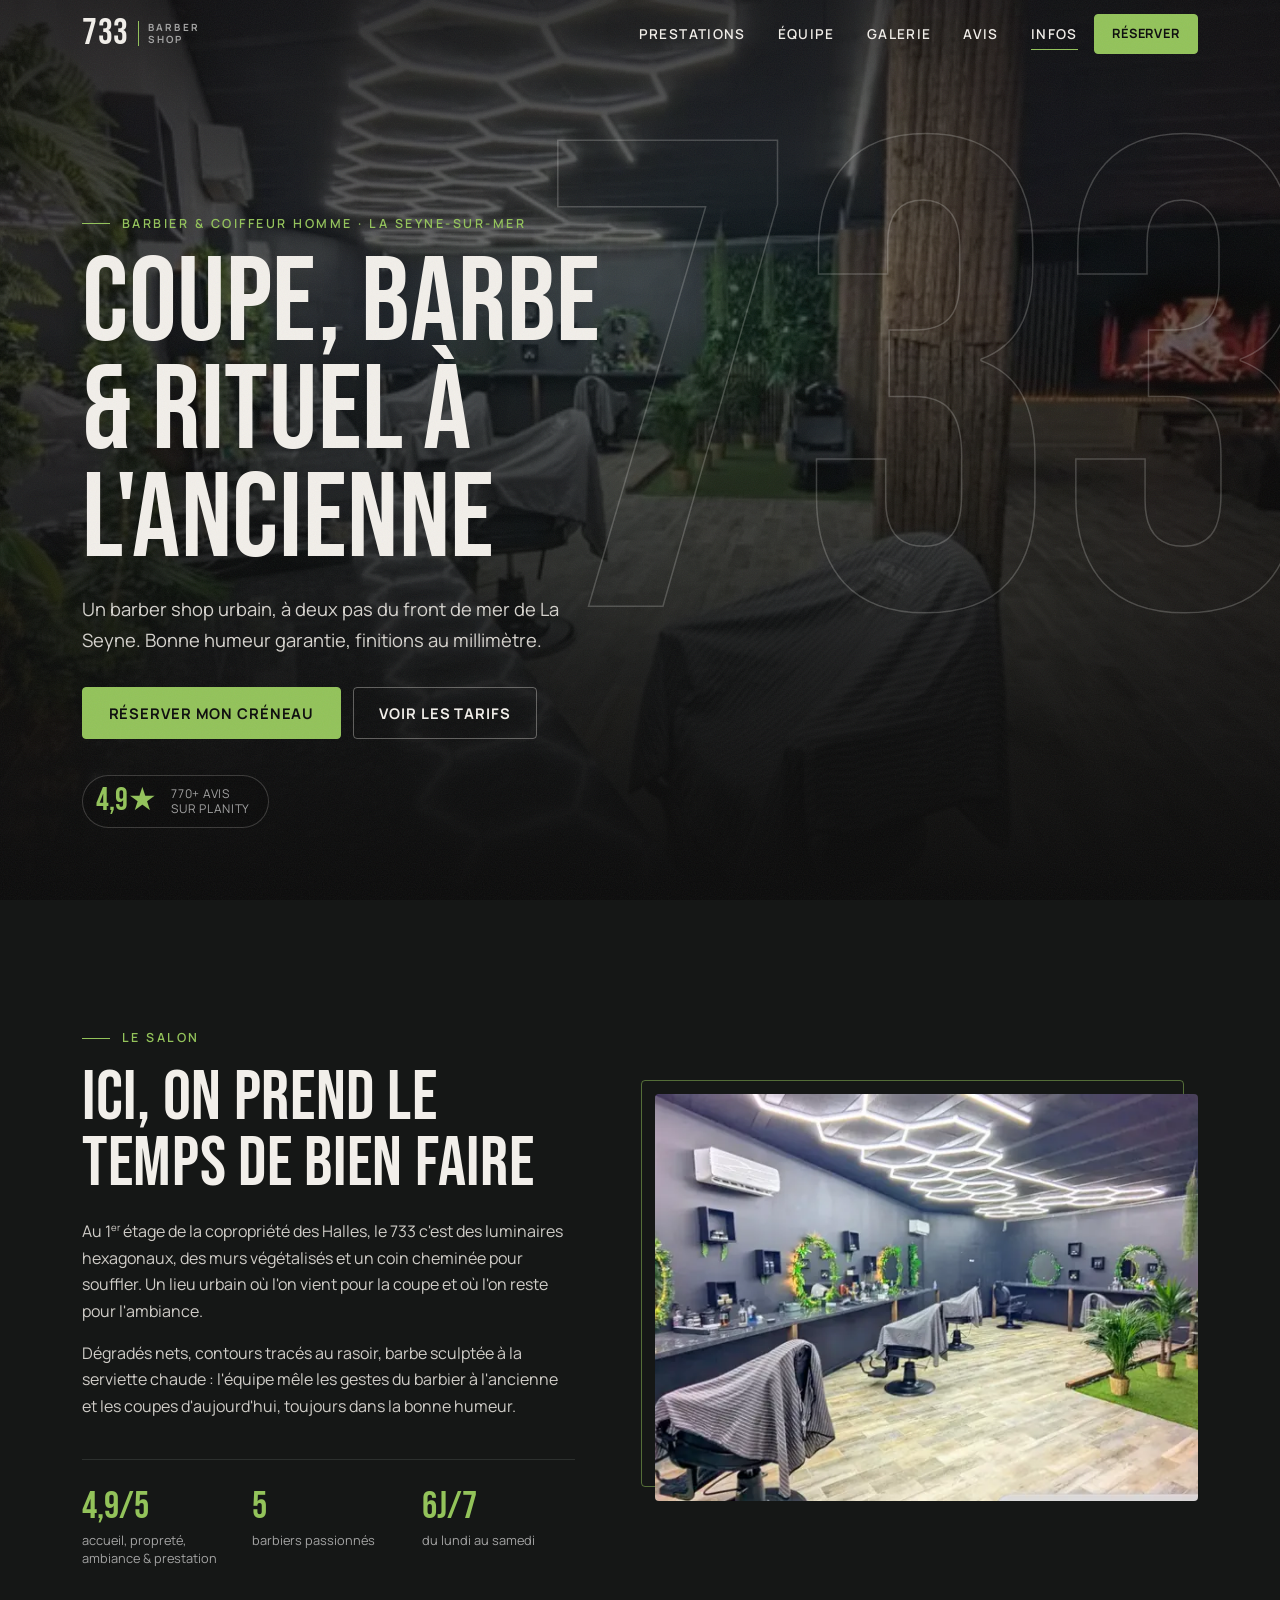
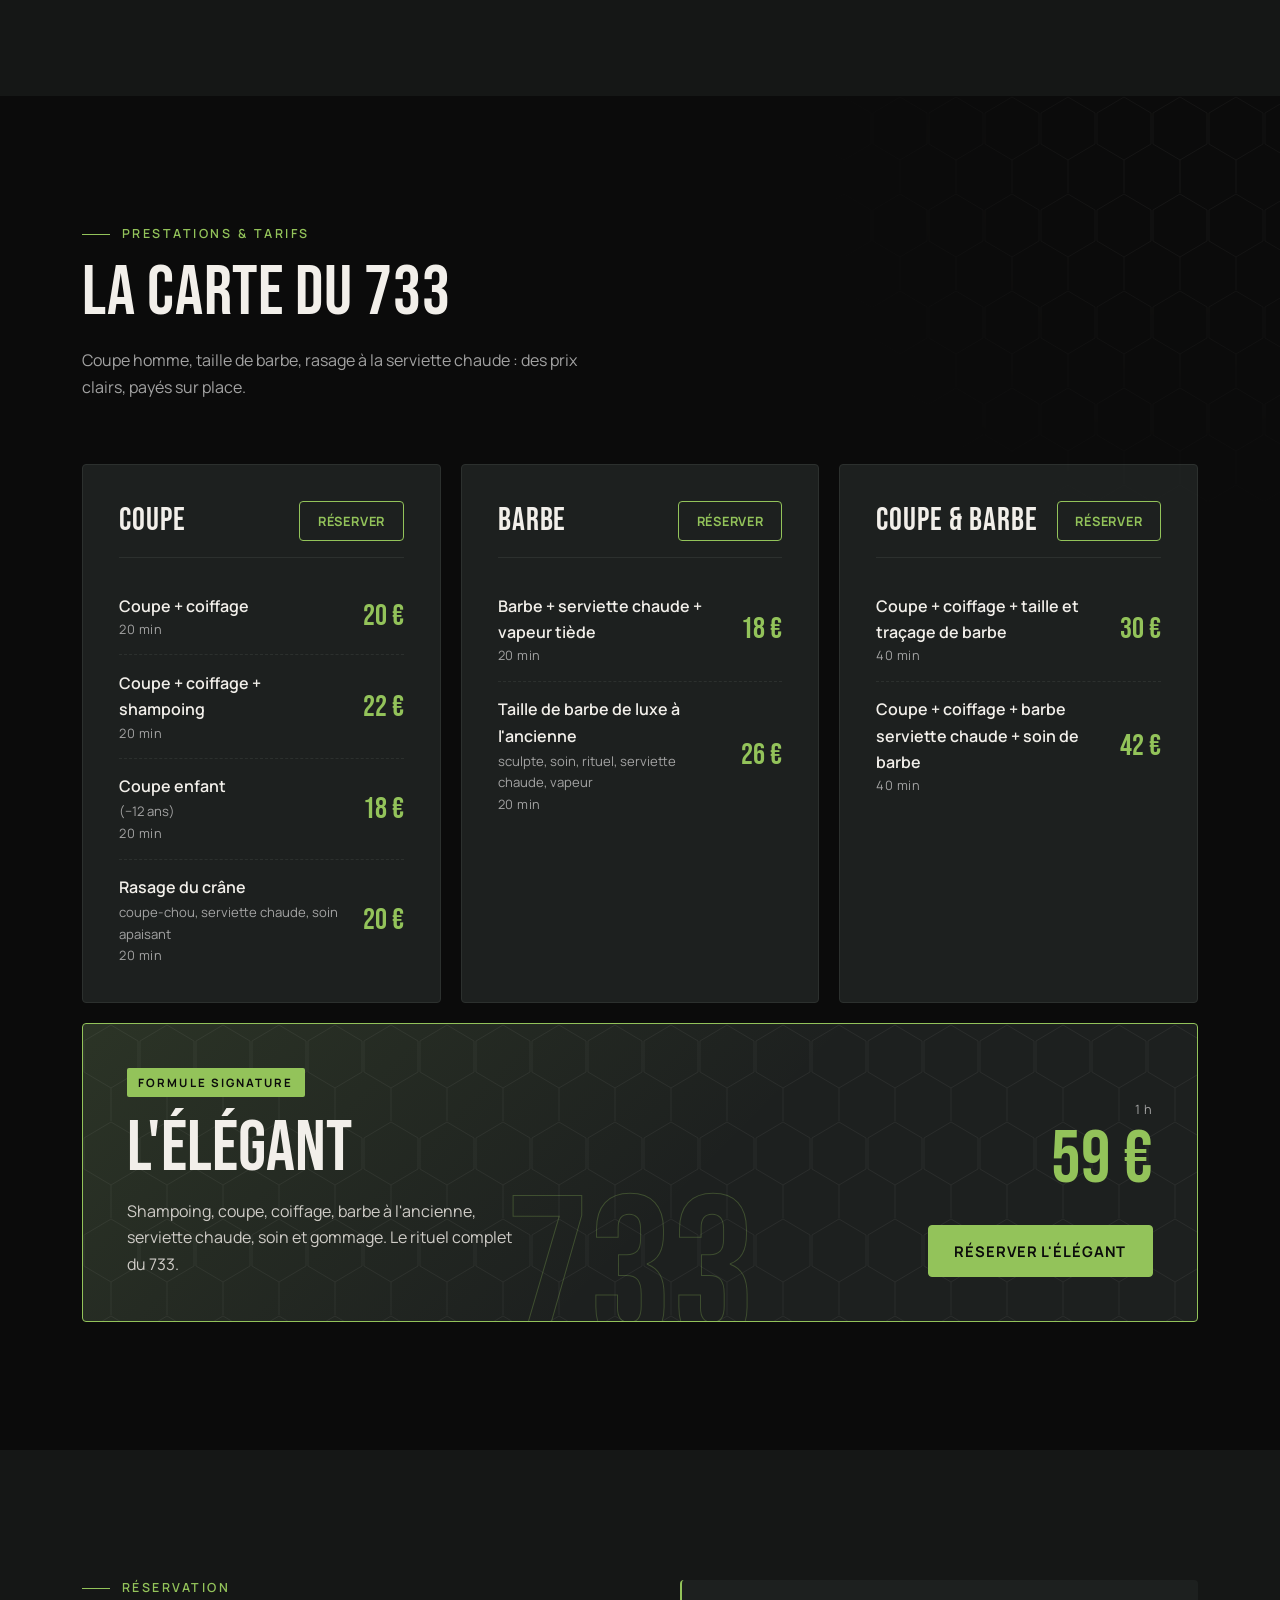
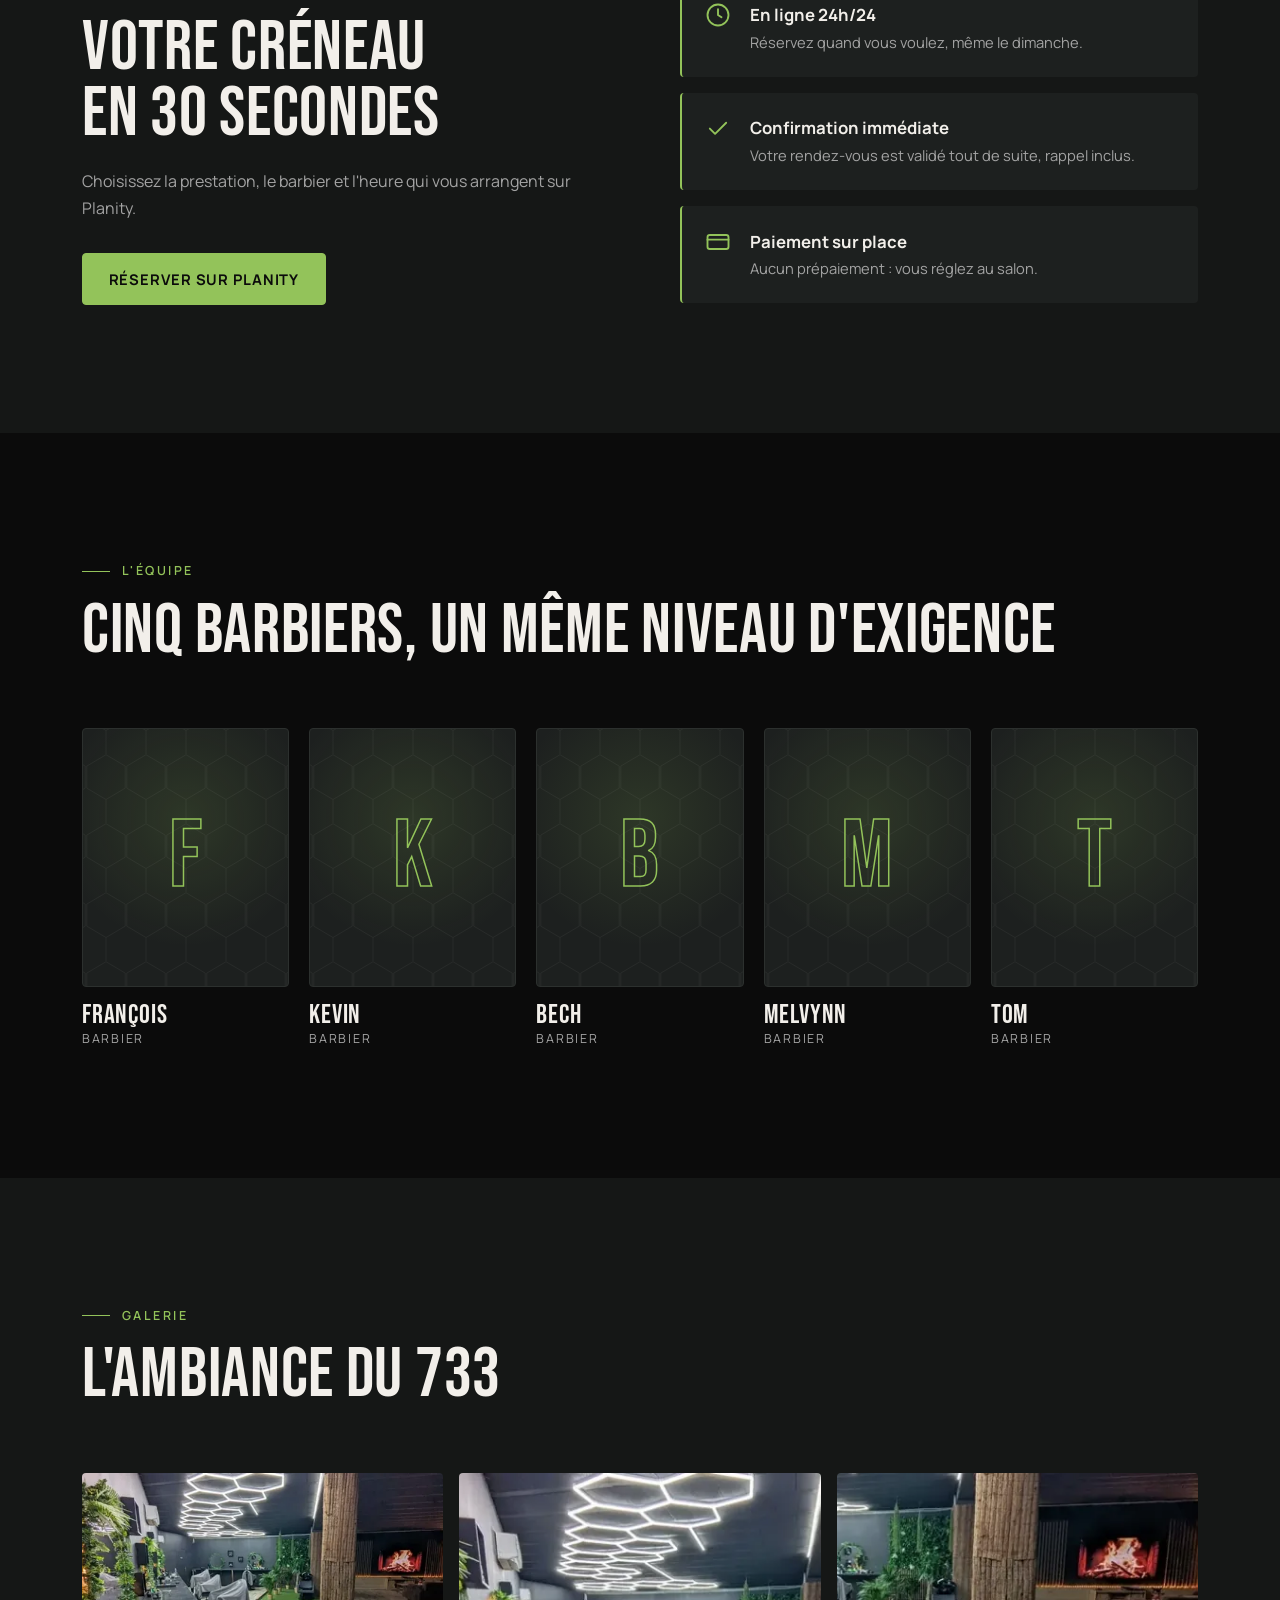
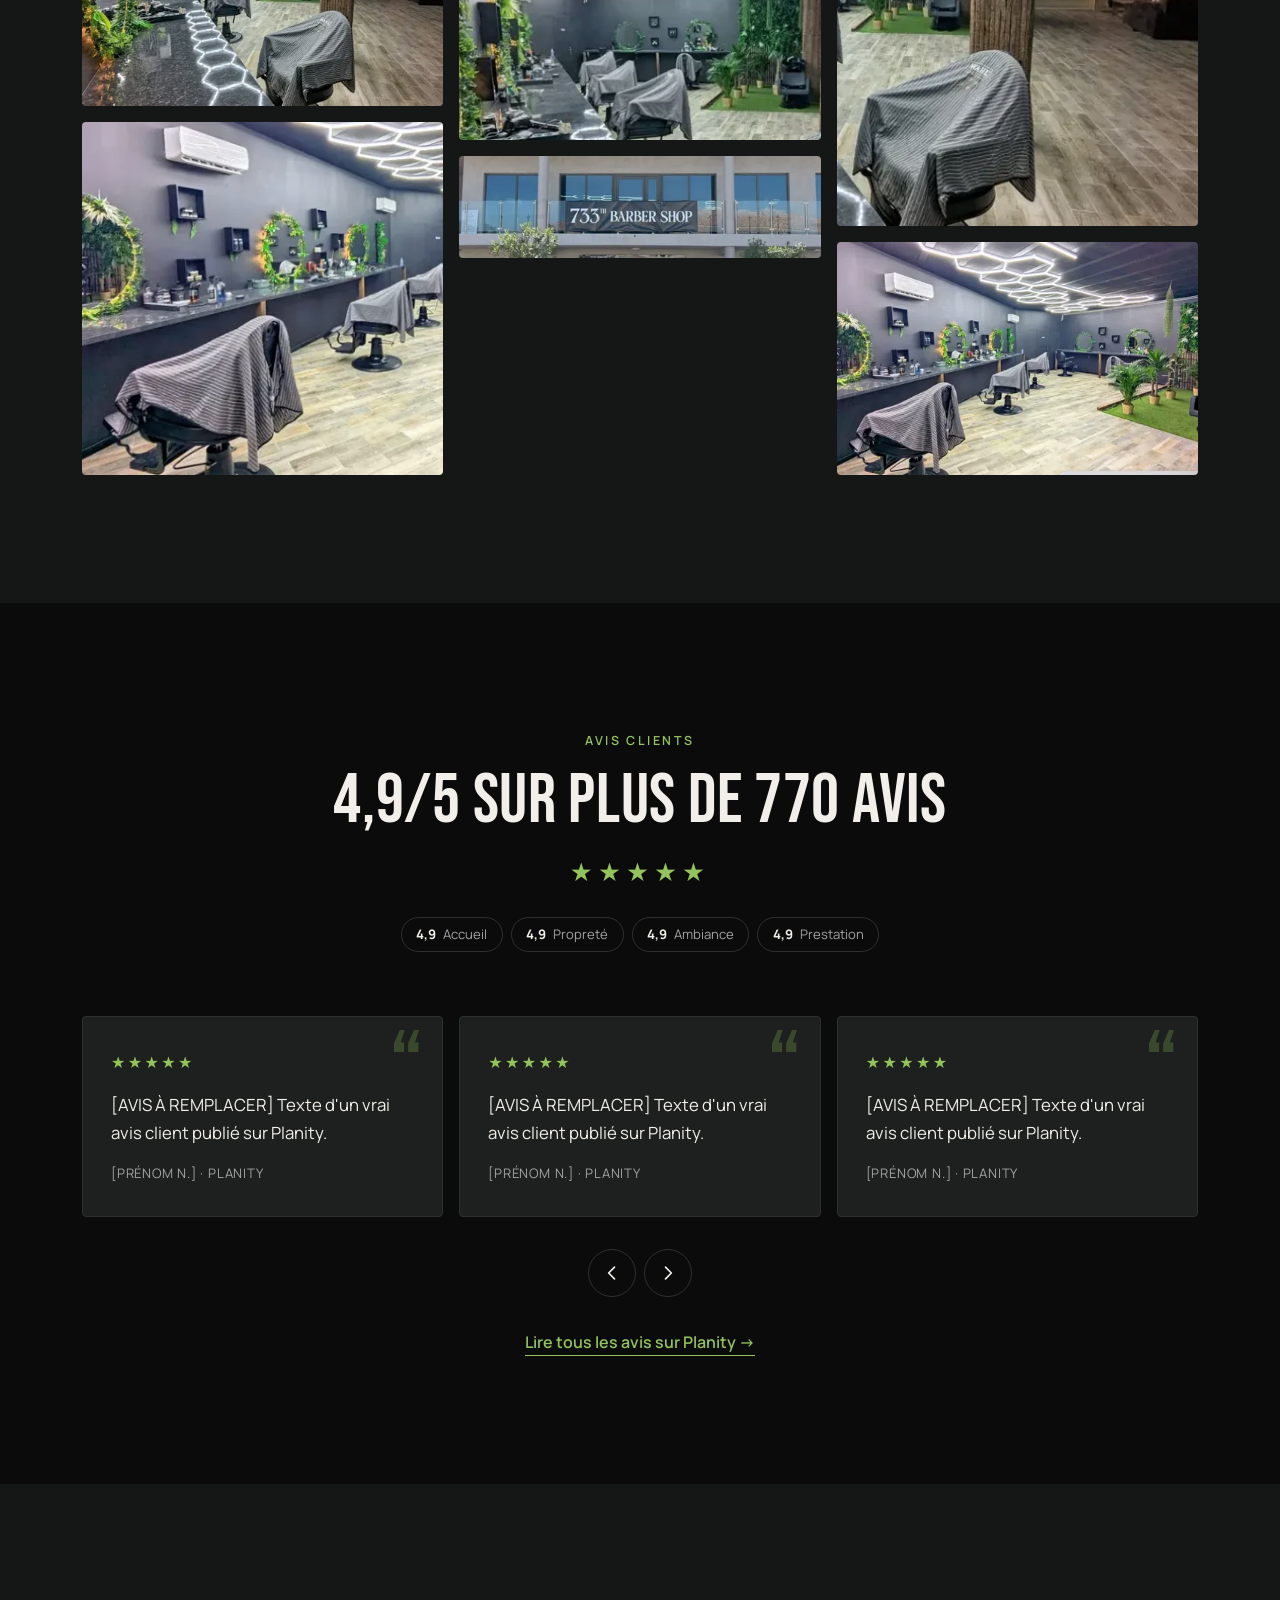
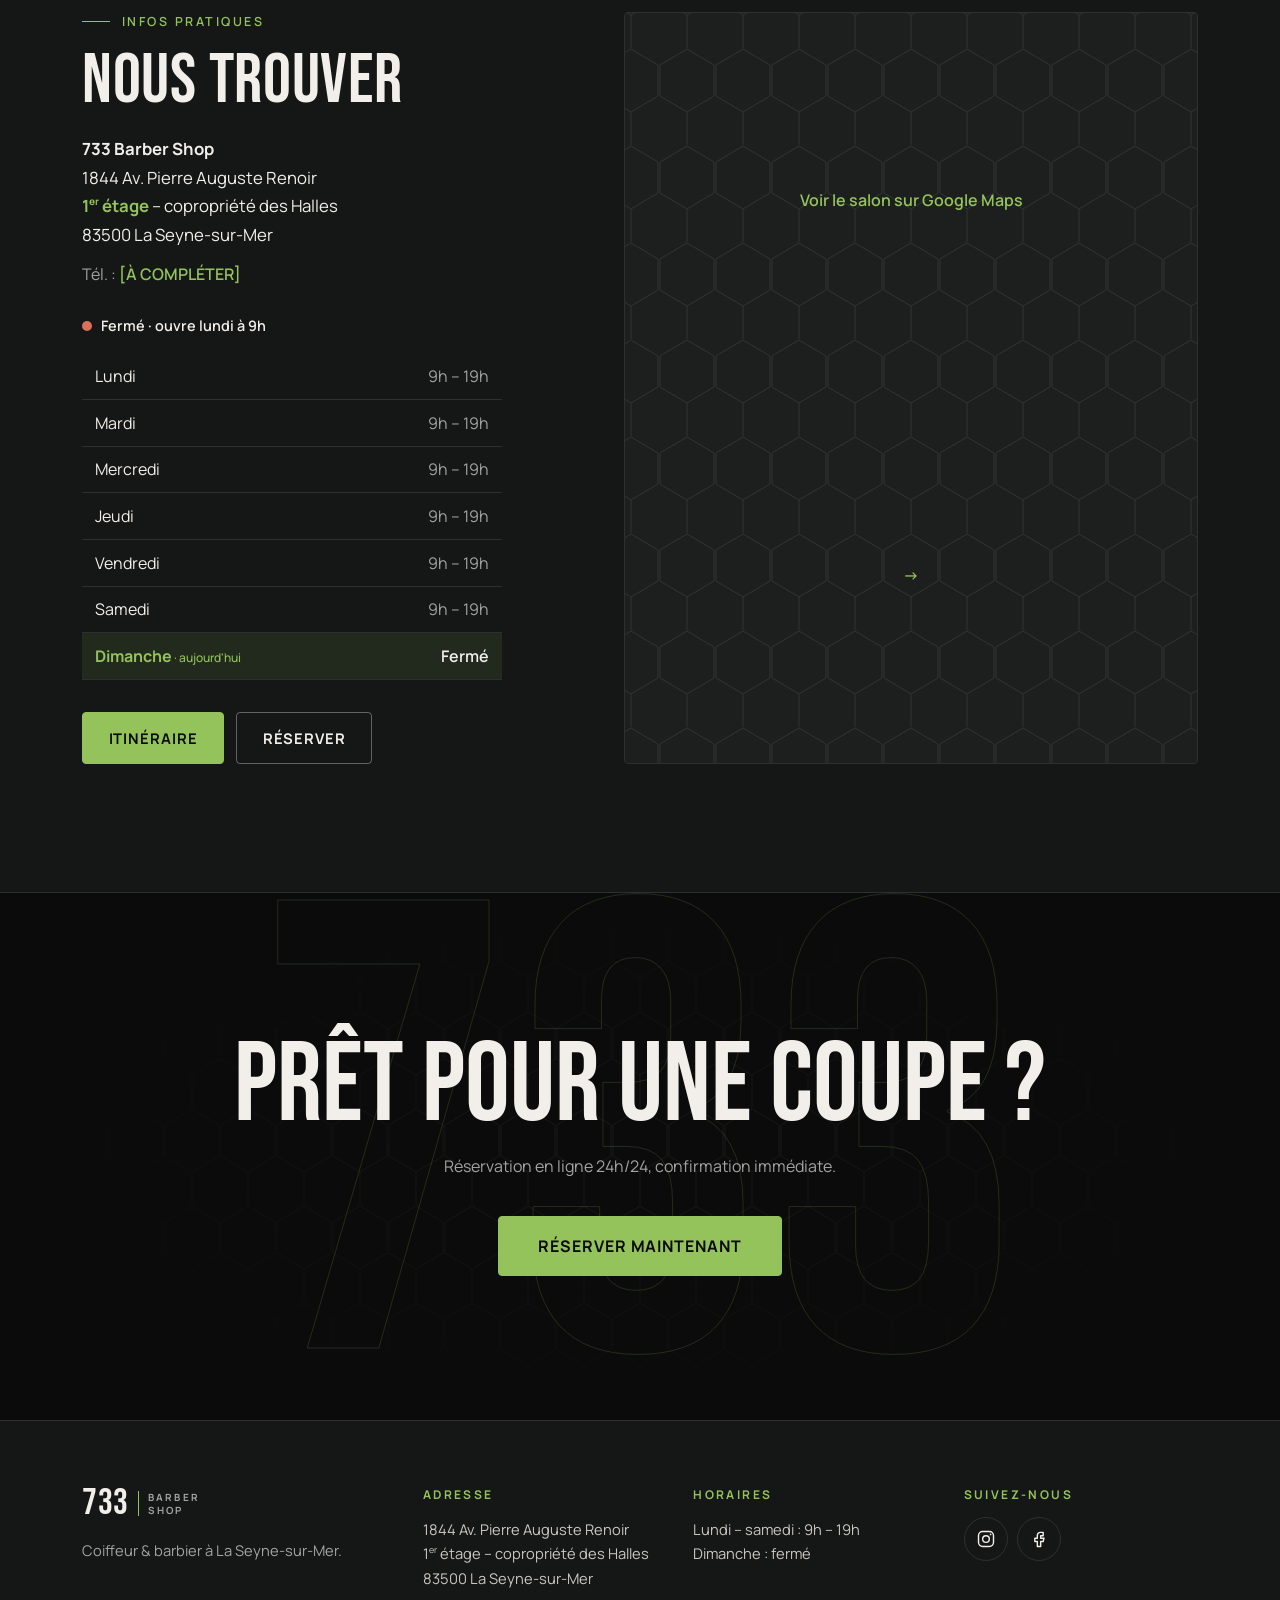
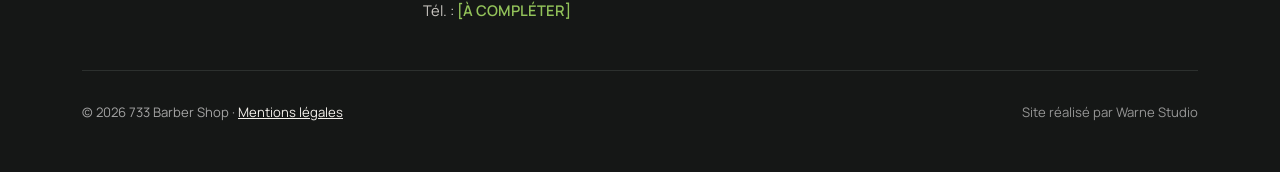
==== index.html @ 6e16f177 "Site vitrine one-page 733 Barber Shop (La Seyne-sur-Mer) HTML/CSS/JS vanilla : hero 733, prestations" ====
<!doctype html>
<html lang="fr">
<head>
  <meta charset="utf-8">
  <meta name="viewport" content="width=device-width, initial-scale=1">
  <title>733 Barber Shop – Coiffeur &amp; Barbier à La Seyne-sur-Mer</title>
  <meta name="description" content="733 Barber Shop, barbier et coiffeur homme à La Seyne-sur-Mer : coupe, taille de barbe à l'ancienne, serviette chaude. Noté 4,9/5 sur 770+ avis. Réservation en ligne 24h/24.">
  <link rel="canonical" href="https://www.733barbershop.fr/">
  <meta name="theme-color" content="#0B0B0B">

  <!-- Open Graph -->
  <meta property="og:type" content="website">
  <meta property="og:locale" content="fr_FR">
  <meta property="og:site_name" content="733 Barber Shop">
  <meta property="og:title" content="733 Barber Shop – Coiffeur &amp; Barbier à La Seyne-sur-Mer">
  <meta property="og:description" content="Coupe, barbe &amp; rituel à l'ancienne près du front de mer de La Seyne. 4,9★ sur 770+ avis. Réservez en ligne.">
  <meta property="og:url" content="https://www.733barbershop.fr/">
  <meta property="og:image" content="https://www.733barbershop.fr/images/og-733.jpg">
  <meta property="og:image:width" content="1200">
  <meta property="og:image:height" content="630">
  <meta property="og:image:alt" content="Intérieur du 733 Barber Shop avec ses luminaires hexagonaux">
  <meta name="twitter:card" content="summary_large_image">

  <link rel="icon" href="favicon.svg" type="image/svg+xml">
  <link rel="icon" href="favicon-32.png" sizes="32x32" type="image/png">
  <link rel="apple-touch-icon" href="apple-touch-icon.png">

  <link rel="preconnect" href="https://fonts.googleapis.com">
  <link rel="preconnect" href="https://fonts.gstatic.com" crossorigin>
  <link rel="stylesheet" href="https://fonts.googleapis.com/css2?family=Bebas+Neue&family=Manrope:wght@400;500;600;700&display=swap">
  <link rel="preload" as="image" href="images/salon-cheminee-sm.webp" imagesrcset="images/salon-cheminee-sm.webp 480w, images/salon-cheminee-lg.webp 707w" imagesizes="100vw" fetchpriority="high">
  <link rel="stylesheet" href="css/style.css">

  <script type="application/ld+json">
  {
    "@context": "https://schema.org",
    "@type": "BarberShop",
    "@id": "https://www.733barbershop.fr/#barbershop",
    "name": "733 Barber Shop – Coiffeur & Barbier",
    "url": "https://www.733barbershop.fr/",
    "image": "https://www.733barbershop.fr/images/og-733.jpg",
    "description": "Barber shop moderne à La Seyne-sur-Mer : coupe homme, taille de barbe à l'ancienne, rasage à la serviette chaude.",
    "priceRange": "€€",
    "currenciesAccepted": "EUR",
    "paymentAccepted": "Paiement sur place",
    "address": {
      "@type": "PostalAddress",
      "streetAddress": "1844 Av. Pierre Auguste Renoir, 1er étage (copropriété des Halles)",
      "postalCode": "83500",
      "addressLocality": "La Seyne-sur-Mer",
      "addressRegion": "Provence-Alpes-Côte d'Azur",
      "addressCountry": "FR"
    },
    "hasMap": "https://www.google.com/maps/search/?api=1&query=733+Barber+Shop+1844+Av.+Pierre+Auguste+Renoir+83500+La+Seyne-sur-Mer",
    "openingHoursSpecification": [{
      "@type": "OpeningHoursSpecification",
      "dayOfWeek": ["Monday", "Tuesday", "Wednesday", "Thursday", "Friday", "Saturday"],
      "opens": "09:00",
      "closes": "19:00"
    }],
    "aggregateRating": {
      "@type": "AggregateRating",
      "ratingValue": "4.9",
      "bestRating": "5",
      "reviewCount": "770"
    },
    "potentialAction": {
      "@type": "ReserveAction",
      "target": {
        "@type": "EntryPoint",
        "urlTemplate": "https://www.planity.com/733-barber-shop-coiffeur-barbier-83500-la-seyne-sur-mer",
        "inLanguage": "fr",
        "actionPlatform": ["http://schema.org/DesktopWebPlatform", "http://schema.org/MobileWebPlatform"]
      },
      "result": { "@type": "Reservation", "name": "Rendez-vous au 733 Barber Shop" }
    },
    "makesOffer": [
      { "@type": "Offer", "itemOffered": { "@type": "Service", "name": "Coupe + coiffage" }, "price": "20", "priceCurrency": "EUR" },
      { "@type": "Offer", "itemOffered": { "@type": "Service", "name": "Barbe + serviette chaude + vapeur tiède" }, "price": "18", "priceCurrency": "EUR" },
      { "@type": "Offer", "itemOffered": { "@type": "Service", "name": "Coupe + coiffage + taille et traçage de barbe" }, "price": "30", "priceCurrency": "EUR" },
      { "@type": "Offer", "itemOffered": { "@type": "Service", "name": "L'Élégant – formule signature" }, "price": "59", "priceCurrency": "EUR" }
    ]
  }
  </script>
</head>
<body>
  <a class="skip-link" href="#contenu">Aller au contenu</a>

  <!-- ============ HEADER ============ -->
  <header class="header" id="header">
    <div class="header__inner container">
      <a class="logo" href="#top" aria-label="733 Barber Shop, retour en haut de page">
        <span class="logo__num">733</span>
        <span class="logo__txt">Barber<br>Shop</span>
      </a>

      <nav class="nav" id="nav" aria-label="Navigation principale">
        <ul class="nav__list">
          <li><a href="#prestations">Prestations</a></li>
          <li><a href="#equipe">Équipe</a></li>
          <li><a href="#galerie">Galerie</a></li>
          <li><a href="#avis">Avis</a></li>
          <li><a href="#infos">Infos</a></li>
        </ul>
      </nav>

      <a class="btn btn--sm header__cta" href="https://www.planity.com/733-barber-shop-coiffeur-barbier-83500-la-seyne-sur-mer" target="_blank" rel="noopener" data-book>Réserver<span class="sr-only"> (nouvel onglet)</span></a>

      <button class="burger" id="burger" type="button" aria-expanded="false" aria-controls="nav" aria-label="Ouvrir le menu">
        <span></span><span></span><span></span>
      </button>
    </div>
  </header>

  <main id="contenu">
    <!-- ============ HERO ============ -->
    <section class="hero" id="top" aria-labelledby="hero-title">
      <picture class="hero__bg">
        <img src="images/salon-cheminee-lg.webp"
             srcset="images/salon-cheminee-sm.webp 480w, images/salon-cheminee-lg.webp 707w"
             sizes="100vw" width="707" height="455" fetchpriority="high"
             alt="Le salon 733 Barber Shop : fauteuils de barbier, luminaires LED hexagonaux au plafond et cheminée en fond">
      </picture>
      <div class="hero__veil" aria-hidden="true"></div>
      <div class="hero__num" aria-hidden="true">733</div>

      <div class="hero__content container">
        <p class="eyebrow">Barbier &amp; coiffeur homme · La Seyne-sur-Mer</p>
        <h1 class="hero__title" id="hero-title">Coupe, barbe &amp; rituel à l'ancienne</h1>
        <p class="hero__lead">Un barber shop urbain, à deux pas du front de mer de La Seyne. Bonne humeur garantie, finitions au millimètre.</p>
        <div class="hero__actions">
          <a class="btn" href="https://www.planity.com/733-barber-shop-coiffeur-barbier-83500-la-seyne-sur-mer" target="_blank" rel="noopener" data-book>Réserver mon créneau<span class="sr-only"> (nouvel onglet)</span></a>
          <a class="btn btn--ghost" href="#prestations">Voir les tarifs</a>
        </div>
        <a class="badge" href="#avis">
          <span class="badge__score">4,9<span aria-hidden="true">★</span></span>
          <span class="badge__txt">770+ avis<br>sur Planity</span>
        </a>
      </div>
    </section>

    <!-- ============ LE SALON ============ -->
    <section class="section section--alt salon" id="salon" aria-labelledby="salon-title">
      <div class="container salon__grid">
        <div class="salon__text reveal">
          <p class="eyebrow">Le salon</p>
          <h2 class="h2" id="salon-title">Ici, on prend le temps de bien faire</h2>
          <p>Au 1<sup>er</sup> étage de la copropriété des Halles, le 733 c'est des luminaires hexagonaux, des murs végétalisés et un coin cheminée pour souffler. Un lieu urbain où l'on vient pour la coupe et où l'on reste pour l'ambiance.</p>
          <p>Dégradés nets, contours tracés au rasoir, barbe sculptée à la serviette chaude : l'équipe mêle les gestes du barbier à l'ancienne et les coupes d'aujourd'hui, toujours dans la bonne humeur.</p>
          <ul class="salon__facts" aria-label="Le salon en chiffres">
            <li><strong>4,9/5</strong><span>accueil, propreté, ambiance &amp; prestation</span></li>
            <li><strong>5</strong><span>barbiers passionnés</span></li>
            <li><strong>6j/7</strong><span>du lundi au samedi</span></li>
          </ul>
        </div>
        <figure class="salon__media reveal">
          <img src="images/salon-hexagones-lg.webp"
               srcset="images/salon-hexagones-sm.webp 480w, images/salon-hexagones-lg.webp 707w"
               sizes="(min-width: 900px) 50vw, 100vw" width="707" height="456" loading="lazy" decoding="async"
               alt="Vue d'ensemble du salon : postes de coupe en granit noir, miroirs ronds entourés de verdure, fauteuils et gazon synthétique">
        </figure>
      </div>
    </section>

    <!-- ============ PRESTATIONS ============ -->
    <section class="section prestations" id="prestations" aria-labelledby="prestations-title">
      <div class="container">
        <header class="section__head reveal">
          <p class="eyebrow">Prestations &amp; tarifs</p>
          <h2 class="h2" id="prestations-title">La carte du 733</h2>
          <p class="section__intro">Coupe homme, taille de barbe, rasage à la serviette chaude : des prix clairs, payés sur place.</p>
        </header>

        <div class="menu">
          <article class="menu__cat reveal" aria-labelledby="cat-coupe">
            <div class="menu__head">
              <h3 class="h3" id="cat-coupe">Coupe</h3>
              <a class="btn btn--sm btn--outline" href="https://www.planity.com/733-barber-shop-coiffeur-barbier-83500-la-seyne-sur-mer" target="_blank" rel="noopener" data-book>Réserver<span class="sr-only"> une coupe (nouvel onglet)</span></a>
            </div>
            <ul class="menu__list">
              <li class="item"><span class="item__name">Coupe + coiffage</span><span class="item__dur">20 min</span><span class="item__price">20 €</span></li>
              <li class="item"><span class="item__name">Coupe + coiffage + shampoing</span><span class="item__dur">20 min</span><span class="item__price">22 €</span></li>
              <li class="item"><span class="item__name">Coupe enfant <small>(−12 ans)</small></span><span class="item__dur">20 min</span><span class="item__price">18 €</span></li>
              <li class="item"><span class="item__name">Rasage du crâne <small>coupe-chou, serviette chaude, soin apaisant</small></span><span class="item__dur">20 min</span><span class="item__price">20 €</span></li>
            </ul>
          </article>

          <article class="menu__cat reveal" aria-labelledby="cat-barbe">
            <div class="menu__head">
              <h3 class="h3" id="cat-barbe">Barbe</h3>
              <a class="btn btn--sm btn--outline" href="https://www.planity.com/733-barber-shop-coiffeur-barbier-83500-la-seyne-sur-mer" target="_blank" rel="noopener" data-book>Réserver<span class="sr-only"> une barbe (nouvel onglet)</span></a>
            </div>
            <ul class="menu__list">
              <li class="item"><span class="item__name">Barbe + serviette chaude + vapeur tiède</span><span class="item__dur">20 min</span><span class="item__price">18 €</span></li>
              <li class="item"><span class="item__name">Taille de barbe de luxe à l'ancienne <small>sculpte, soin, rituel, serviette chaude, vapeur</small></span><span class="item__dur">20 min</span><span class="item__price">26 €</span></li>
            </ul>
          </article>

          <article class="menu__cat reveal" aria-labelledby="cat-combo">
            <div class="menu__head">
              <h3 class="h3" id="cat-combo">Coupe &amp; barbe</h3>
              <a class="btn btn--sm btn--outline" href="https://www.planity.com/733-barber-shop-coiffeur-barbier-83500-la-seyne-sur-mer" target="_blank" rel="noopener" data-book>Réserver<span class="sr-only"> coupe et barbe (nouvel onglet)</span></a>
            </div>
            <ul class="menu__list">
              <li class="item"><span class="item__name">Coupe + coiffage + taille et traçage de barbe</span><span class="item__dur">40 min</span><span class="item__price">30 €</span></li>
              <li class="item"><span class="item__name">Coupe + coiffage + barbe serviette chaude + soin de barbe</span><span class="item__dur">40 min</span><span class="item__price">42 €</span></li>
            </ul>
          </article>

          <article class="signature reveal" aria-labelledby="cat-signature">
            <div class="signature__num" aria-hidden="true">733</div>
            <p class="signature__tag">Formule signature</p>
            <h3 class="signature__title" id="cat-signature">L'Élégant</h3>
            <p class="signature__desc">Shampoing, coupe, coiffage, barbe à l'ancienne, serviette chaude, soin et gommage. Le rituel complet du 733.</p>
            <div class="signature__meta">
              <span class="item__dur">1 h</span>
              <span class="signature__price">59 €</span>
            </div>
            <a class="btn" href="https://www.planity.com/733-barber-shop-coiffeur-barbier-83500-la-seyne-sur-mer" target="_blank" rel="noopener" data-book>Réserver L'Élégant<span class="sr-only"> (nouvel onglet)</span></a>
          </article>
        </div>
      </div>
    </section>

    <!-- ============ RÉSERVER ============ -->
    <section class="section section--alt reserver" id="reserver" aria-labelledby="reserver-title">
      <div class="container reserver__grid">
        <div class="reveal">
          <p class="eyebrow">Réservation</p>
          <h2 class="h2" id="reserver-title">Votre créneau en 30 secondes</h2>
          <p class="section__intro">Choisissez la prestation, le barbier et l'heure qui vous arrangent sur Planity.</p>
          <a class="btn" href="https://www.planity.com/733-barber-shop-coiffeur-barbier-83500-la-seyne-sur-mer" target="_blank" rel="noopener" data-book>Réserver sur Planity<span class="sr-only"> (nouvel onglet)</span></a>
        </div>
        <ul class="perks reveal">
          <li class="perk">
            <svg aria-hidden="true" viewBox="0 0 24 24"><circle cx="12" cy="12" r="9"/><path d="M12 7v5l3 2"/></svg>
            <div><strong>En ligne 24h/24</strong><span>Réservez quand vous voulez, même le dimanche.</span></div>
          </li>
          <li class="perk">
            <svg aria-hidden="true" viewBox="0 0 24 24"><path d="M5 12.5l4.5 4.5L19 7.5"/></svg>
            <div><strong>Confirmation immédiate</strong><span>Votre rendez-vous est validé tout de suite, rappel inclus.</span></div>
          </li>
          <li class="perk">
            <svg aria-hidden="true" viewBox="0 0 24 24"><rect x="3" y="6" width="18" height="12" rx="2"/><path d="M3 10h18"/></svg>
            <div><strong>Paiement sur place</strong><span>Aucun prépaiement : vous réglez au salon.</span></div>
          </li>
        </ul>
      </div>
    </section>

    <!-- ============ ÉQUIPE ============ -->
    <section class="section equipe" id="equipe" aria-labelledby="equipe-title">
      <div class="container">
        <header class="section__head reveal">
          <p class="eyebrow">L'équipe</p>
          <h2 class="h2" id="equipe-title">Cinq barbiers, un même niveau d'exigence</h2>
        </header>
        <ul class="team">
          <!-- Pour ajouter une photo : remplacer <div class="team__visual">…</div> par
               <img class="team__photo" src="images/equipe-francois.webp" alt="François, barbier au 733" width="480" height="600" loading="lazy"> -->
          <li class="team__card reveal"><div class="team__visual" aria-hidden="true"><span>F</span></div><h3 class="team__name">François</h3><p class="team__role">Barbier</p></li>
          <li class="team__card reveal"><div class="team__visual" aria-hidden="true"><span>K</span></div><h3 class="team__name">Kevin</h3><p class="team__role">Barbier</p></li>
          <li class="team__card reveal"><div class="team__visual" aria-hidden="true"><span>B</span></div><h3 class="team__name">Bech</h3><p class="team__role">Barbier</p></li>
          <li class="team__card reveal"><div class="team__visual" aria-hidden="true"><span>M</span></div><h3 class="team__name">Melvynn</h3><p class="team__role">Barbier</p></li>
          <li class="team__card reveal"><div class="team__visual" aria-hidden="true"><span>T</span></div><h3 class="team__name">Tom</h3><p class="team__role">Barbier</p></li>
        </ul>
      </div>
    </section>

    <!-- ============ GALERIE ============ -->
    <section class="section section--alt galerie" id="galerie" aria-labelledby="galerie-title">
      <div class="container">
        <header class="section__head reveal">
          <p class="eyebrow">Galerie</p>
          <h2 class="h2" id="galerie-title">L'ambiance du 733</h2>
        </header>
        <ul class="masonry">
          <li><a class="masonry__item" href="images/salon-cheminee-lg.webp" data-lightbox>
            <img src="images/salon-cheminee-sm.webp" width="480" height="309" loading="lazy" decoding="async" alt="Le salon avec ses fauteuils de barbier, son plafond hexagonal lumineux et l'espace détente avec cheminée"></a></li>
          <li><a class="masonry__item" href="images/galerie-miroirs-lg.webp" data-lightbox>
            <img src="images/galerie-miroirs-lg.webp" width="410" height="401" loading="lazy" decoding="async" alt="Postes de coupe en granit noir et miroirs ronds encadrés de plantes"></a></li>
          <li><a class="masonry__item" href="images/galerie-hexagones-lg.webp" data-lightbox>
            <img src="images/galerie-hexagones-lg.webp" width="382" height="282" loading="lazy" decoding="async" alt="Luminaires LED en nid d'abeille au-dessus des postes de coupe"></a></li>
          <li><a class="masonry__item" href="images/facade-733-lg.webp" data-lightbox>
            <img src="images/facade-733-sm.webp" width="480" height="136" loading="lazy" decoding="async" alt="Façade du bâtiment avec la bannière 733th Barber Shop au premier étage"></a></li>
          <li><a class="masonry__item" href="images/galerie-fauteuil-lg.webp" data-lightbox>
            <img src="images/galerie-fauteuil-lg.webp" width="382" height="373" loading="lazy" decoding="async" alt="Fauteuil de barbier recouvert d'une cape rayée devant le coin cheminée"></a></li>
          <li><a class="masonry__item" href="images/salon-hexagones-lg.webp" data-lightbox>
            <img src="images/salon-hexagones-sm.webp" width="480" height="310" loading="lazy" decoding="async" alt="Vue grand angle du salon, de ses murs anthracite et de son coin végétal"></a></li>
        </ul>
      </div>
    </section>

    <!-- ============ AVIS ============ -->
    <section class="section avis" id="avis" aria-labelledby="avis-title">
      <div class="container">
        <header class="section__head section__head--center reveal">
          <p class="eyebrow">Avis clients</p>
          <h2 class="h2" id="avis-title">4,9/5 sur plus de 770 avis</h2>
          <div class="stars" role="img" aria-label="Note de 4,9 sur 5"><span aria-hidden="true">★★★★★</span></div>
          <ul class="scores" aria-label="Détail des notes Planity">
            <li><strong>4,9</strong> Accueil</li>
            <li><strong>4,9</strong> Propreté</li>
            <li><strong>4,9</strong> Ambiance</li>
            <li><strong>4,9</strong> Prestation</li>
          </ul>
        </header>

        <div class="carousel reveal" aria-roledescription="carrousel" aria-label="Avis clients">
          <div class="carousel__track" id="reviews" tabindex="0">
            <!-- [AVIS À REMPLACER] : copier ici de vrais avis Planity (prénom + initiale, avec accord) -->
            <figure class="review" aria-roledescription="avis">
              <div class="review__stars" aria-hidden="true">★★★★★</div>
              <blockquote><p>[AVIS À REMPLACER] Texte d'un vrai avis client publié sur Planity.</p></blockquote>
              <figcaption>[Prénom N.] · Planity</figcaption>
            </figure>
            <figure class="review" aria-roledescription="avis">
              <div class="review__stars" aria-hidden="true">★★★★★</div>
              <blockquote><p>[AVIS À REMPLACER] Texte d'un vrai avis client publié sur Planity.</p></blockquote>
              <figcaption>[Prénom N.] · Planity</figcaption>
            </figure>
            <figure class="review" aria-roledescription="avis">
              <div class="review__stars" aria-hidden="true">★★★★★</div>
              <blockquote><p>[AVIS À REMPLACER] Texte d'un vrai avis client publié sur Planity.</p></blockquote>
              <figcaption>[Prénom N.] · Planity</figcaption>
            </figure>
            <figure class="review" aria-roledescription="avis">
              <div class="review__stars" aria-hidden="true">★★★★★</div>
              <blockquote><p>[AVIS À REMPLACER] Texte d'un vrai avis client publié sur Planity.</p></blockquote>
              <figcaption>[Prénom N.] · Planity</figcaption>
            </figure>
          </div>
          <div class="carousel__nav">
            <button class="carousel__btn" type="button" data-dir="-1" aria-controls="reviews" aria-label="Avis précédent">
              <svg viewBox="0 0 24 24" aria-hidden="true"><path d="M15 5l-7 7 7 7"/></svg>
            </button>
            <button class="carousel__btn" type="button" data-dir="1" aria-controls="reviews" aria-label="Avis suivant">
              <svg viewBox="0 0 24 24" aria-hidden="true"><path d="M9 5l7 7-7 7"/></svg>
            </button>
          </div>
        </div>
        <p class="avis__more reveal"><a class="link" href="https://www.planity.com/733-barber-shop-coiffeur-barbier-83500-la-seyne-sur-mer" target="_blank" rel="noopener">Lire tous les avis sur Planity<span class="sr-only"> (nouvel onglet)</span> →</a></p>
      </div>
    </section>

    <!-- ============ INFOS PRATIQUES ============ -->
    <section class="section section--alt infos" id="infos" aria-labelledby="infos-title">
      <div class="container infos__grid">
        <div class="infos__text reveal">
          <p class="eyebrow">Infos pratiques</p>
          <h2 class="h2" id="infos-title">Nous trouver</h2>

          <address class="infos__addr">
            <strong>733 Barber Shop</strong><br>
            1844 Av. Pierre Auguste Renoir<br>
            <span class="hl">1<sup>er</sup> étage</span> – copropriété des Halles<br>
            83500 La Seyne-sur-Mer
          </address>
          <p class="infos__tel">Tél. : <span class="todo">[À COMPLÉTER]</span></p>

          <div class="status" id="status" aria-live="polite"></div>

          <table class="hours" id="hours">
            <caption class="sr-only">Horaires d'ouverture</caption>
            <tbody>
              <tr data-day="1"><th scope="row">Lundi</th><td>9h – 19h</td></tr>
              <tr data-day="2"><th scope="row">Mardi</th><td>9h – 19h</td></tr>
              <tr data-day="3"><th scope="row">Mercredi</th><td>9h – 19h</td></tr>
              <tr data-day="4"><th scope="row">Jeudi</th><td>9h – 19h</td></tr>
              <tr data-day="5"><th scope="row">Vendredi</th><td>9h – 19h</td></tr>
              <tr data-day="6"><th scope="row">Samedi</th><td>9h – 19h</td></tr>
              <tr data-day="0"><th scope="row">Dimanche</th><td>Fermé</td></tr>
            </tbody>
          </table>

          <div class="infos__actions">
            <a class="btn" href="https://www.google.com/maps/dir/?api=1&amp;destination=1844+Av.+Pierre+Auguste+Renoir+83500+La+Seyne-sur-Mer" target="_blank" rel="noopener">Itinéraire<span class="sr-only"> (Google Maps, nouvel onglet)</span></a>
            <a class="btn btn--ghost" href="https://www.planity.com/733-barber-shop-coiffeur-barbier-83500-la-seyne-sur-mer" target="_blank" rel="noopener" data-book>Réserver<span class="sr-only"> (nouvel onglet)</span></a>
          </div>
        </div>
        <div class="map reveal">
          <a class="map__fallback" href="https://www.google.com/maps/search/?api=1&amp;query=733+Barber+Shop+1844+Av.+Pierre+Auguste+Renoir+83500+La+Seyne-sur-Mer" target="_blank" rel="noopener">Voir le salon sur Google Maps<span class="sr-only"> (nouvel onglet)</span> →</a>
          <iframe title="Carte : 733 Barber Shop, 1844 avenue Pierre Auguste Renoir, La Seyne-sur-Mer"
                  src="https://www.google.com/maps?q=1844+Av.+Pierre+Auguste+Renoir,+83500+La+Seyne-sur-Mer&amp;z=16&amp;output=embed"
                  loading="lazy" referrerpolicy="no-referrer-when-downgrade" allowfullscreen></iframe>
        </div>
      </div>
    </section>

    <!-- ============ CTA FINAL ============ -->
    <section class="cta" aria-labelledby="cta-title">
      <div class="cta__num" aria-hidden="true">733</div>
      <div class="container cta__inner reveal">
        <h2 class="cta__title" id="cta-title">Prêt pour une coupe&nbsp;?</h2>
        <p>Réservation en ligne 24h/24, confirmation immédiate.</p>
        <a class="btn btn--lg" href="https://www.planity.com/733-barber-shop-coiffeur-barbier-83500-la-seyne-sur-mer" target="_blank" rel="noopener" data-book>Réserver maintenant<span class="sr-only"> (nouvel onglet)</span></a>
      </div>
    </section>
  </main>

  <!-- ============ FOOTER ============ -->
  <footer class="footer">
    <div class="container footer__grid">
      <div>
        <a class="logo" href="#top" aria-label="733 Barber Shop, retour en haut de page">
          <span class="logo__num">733</span>
          <span class="logo__txt">Barber<br>Shop</span>
        </a>
        <p class="footer__muted">Coiffeur &amp; barbier à La Seyne-sur-Mer.</p>
      </div>
      <div>
        <h2 class="footer__title">Adresse</h2>
        <p>1844 Av. Pierre Auguste Renoir<br>1<sup>er</sup> étage – copropriété des Halles<br>83500 La Seyne-sur-Mer</p>
        <p>Tél. : <span class="todo">[À COMPLÉTER]</span></p>
      </div>
      <div>
        <h2 class="footer__title">Horaires</h2>
        <p>Lundi – samedi : 9h – 19h<br>Dimanche : fermé</p>
      </div>
      <div>
        <h2 class="footer__title">Suivez-nous</h2>
        <ul class="social">
          <!-- [À COMPLÉTER] : remplacer href="#" par les URL Instagram et Facebook -->
          <li><a href="#" aria-label="Instagram (lien à compléter)"><svg viewBox="0 0 24 24" aria-hidden="true"><rect x="3" y="3" width="18" height="18" rx="5"/><circle cx="12" cy="12" r="4"/><circle cx="17.5" cy="6.5" r="1" class="fill"/></svg></a></li>
          <li><a href="#" aria-label="Facebook (lien à compléter)"><svg viewBox="0 0 24 24" aria-hidden="true"><path d="M14 8h3V4h-3a4 4 0 0 0-4 4v3H7v4h3v6h4v-6h3l1-4h-4V8z"/></svg></a></li>
        </ul>
      </div>
    </div>
    <div class="container footer__bottom">
      <p>© <span id="year">2026</span> 733 Barber Shop · <a href="mentions-legales.html">Mentions légales</a></p>
      <p class="footer__credit">Site réalisé par Warne Studio</p>
    </div>
  </footer>

  <!-- Bouton flottant mobile -->
  <a class="fab" id="fab" href="https://www.planity.com/733-barber-shop-coiffeur-barbier-83500-la-seyne-sur-mer" target="_blank" rel="noopener" data-book>
    <svg viewBox="0 0 24 24" aria-hidden="true"><rect x="3" y="5" width="18" height="16" rx="2"/><path d="M3 10h18M8 3v4M16 3v4"/></svg>
    Réserver<span class="sr-only"> (nouvel onglet)</span>
  </a>

  <!-- Lightbox -->
  <dialog class="lightbox" id="lightbox" aria-label="Photo agrandie">
    <button class="lightbox__close" type="button" aria-label="Fermer">×</button>
    <button class="lightbox__nav lightbox__prev" type="button" aria-label="Photo précédente">‹</button>
    <img class="lightbox__img" src="data:," alt="">
    <button class="lightbox__nav lightbox__next" type="button" aria-label="Photo suivante">›</button>
  </dialog>

  <script src="js/main.js" defer></script>
</body>
</html>
---- css/style.css ----
/* =========================================================
   733 Barber Shop — feuille de style
   Charte issue des photos du salon : murs anthracite,
   LED hexagonales blanches, végétal vert, granit noir.
   ========================================================= */

:root {
  /* Couleurs */
  --c-bg: #0B0B0B;          /* noir profond */
  --c-bg-2: #151716;        /* anthracite (teinte des murs) */
  --c-bg-3: #1D201F;        /* anthracite clair / cartes */
  --c-line: #2C302E;        /* filets */
  --c-text: #F2EFEA;        /* blanc cassé */
  --c-muted: #A3A3A3;       /* texte secondaire (AA sur tous les fonds) */
  --c-accent: #93C35A;      /* vert végétal du salon : boutons, prix, détails */
  --c-accent-hover: #A9D474;
  --c-on-accent: #0B0B0B;

  /* Typo */
  --f-display: "Bebas Neue", "Oswald", "Arial Narrow", Impact, sans-serif;
  --f-body: "Manrope", "Inter", system-ui, -apple-system, "Segoe UI", sans-serif;

  /* Espacements & formes */
  --container: 1180px;
  --gutter: clamp(1rem, 4vw, 2rem);
  --section-y: clamp(4.5rem, 10vw, 8rem);
  --radius: 4px;
  --header-h: 68px;
  --ease: cubic-bezier(.2, .7, .2, 1);

  /* Motif hexagonal (clin d'œil aux luminaires du salon) */
  --hex: url("data:image/svg+xml,%3Csvg xmlns='http://www.w3.org/2000/svg' width='56' height='97' viewBox='0 0 56 97'%3E%3Cpath d='M28 1l27 16v31L28 64 1 48V17z M28 64v33' fill='none' stroke='%23F2EFEA' stroke-width='1'/%3E%3C/svg%3E");
}

/* ---------- Base ---------- */
*, *::before, *::after { box-sizing: border-box; }
html { scroll-behavior: smooth; scroll-padding-top: var(--header-h); -webkit-text-size-adjust: 100%; }
body {
  margin: 0;
  background: var(--c-bg);
  color: var(--c-text);
  font-family: var(--f-body);
  font-size: 1rem;
  line-height: 1.65;
  -webkit-font-smoothing: antialiased;
  overflow-x: hidden;
}
/* Grain léger */
body::after {
  content: "";
  position: fixed; inset: 0;
  pointer-events: none;
  z-index: 100;
  opacity: .06;
  background-image: url("data:image/svg+xml,%3Csvg xmlns='http://www.w3.org/2000/svg' width='160' height='160'%3E%3Cfilter id='n'%3E%3CfeTurbulence type='fractalNoise' baseFrequency='.85' numOctaves='3' stitchTiles='stitch'/%3E%3C/filter%3E%3Crect width='100%25' height='100%25' filter='url(%23n)'/%3E%3C/svg%3E");
}
img { max-width: 100%; height: auto; display: block; }
a { color: inherit; }
ul { margin: 0; padding: 0; list-style: none; }
h1, h2, h3, p, figure, blockquote { margin: 0; }
small { font-size: .82em; }
sup { font-size: .6em; }

:focus-visible { outline: 2px solid var(--c-accent); outline-offset: 3px; border-radius: 2px; }

.container { width: 100%; max-width: var(--container); margin-inline: auto; padding-inline: var(--gutter); }
.sr-only {
  position: absolute !important; width: 1px; height: 1px; padding: 0; margin: -1px;
  overflow: hidden; clip: rect(0 0 0 0); white-space: nowrap; border: 0;
}
.skip-link {
  position: absolute; left: 1rem; top: -100px; z-index: 200;
  background: var(--c-accent); color: var(--c-on-accent);
  padding: .6rem 1rem; font-weight: 700; text-decoration: none;
}
.skip-link:focus { top: 1rem; }
.todo { color: var(--c-accent); font-weight: 600; }

/* ---------- Typo ---------- */
.eyebrow {
  font-size: .78rem; font-weight: 600; letter-spacing: .2em; text-transform: uppercase;
  color: var(--c-accent); margin-bottom: 1rem;
  display: flex; align-items: center; gap: .75rem;
}
.eyebrow::before { content: ""; width: 28px; height: 1px; background: currentColor; }
.h2 {
  font-family: var(--f-display); font-weight: 400;
  font-size: clamp(2.6rem, 7vw, 4.4rem); line-height: .95; letter-spacing: .01em;
  margin-bottom: 1.25rem; text-wrap: balance;
}
.h3 { font-family: var(--f-display); font-weight: 400; font-size: 2rem; letter-spacing: .03em; line-height: 1; }
.section__intro { color: var(--c-muted); max-width: 52ch; }
.link { color: var(--c-accent); font-weight: 600; text-decoration: none; border-bottom: 1px solid currentColor; padding-bottom: 2px; }
.link:hover { color: var(--c-accent-hover); }

/* ---------- Boutons ---------- */
.btn {
  display: inline-flex; align-items: center; justify-content: center; gap: .5rem;
  min-height: 48px; padding: .8rem 1.6rem;
  background: var(--c-accent); color: var(--c-on-accent);
  border: 1px solid var(--c-accent); border-radius: var(--radius);
  font-family: var(--f-body); font-weight: 700; font-size: .92rem;
  letter-spacing: .06em; text-transform: uppercase; text-decoration: none;
  cursor: pointer;
  transition: background-color .25s var(--ease), color .25s var(--ease), transform .25s var(--ease), border-color .25s;
}
.btn:hover { background: var(--c-accent-hover); border-color: var(--c-accent-hover); transform: translateY(-2px); }
.btn--sm { min-height: 40px; padding: .5rem 1.1rem; font-size: .8rem; }
.btn--lg { min-height: 58px; padding: 1rem 2.4rem; font-size: 1rem; }
.btn--ghost { background: transparent; color: var(--c-text); border-color: rgba(242,239,234,.35); }
.btn--ghost:hover { background: var(--c-text); color: var(--c-bg); border-color: var(--c-text); }
.btn--outline { background: transparent; color: var(--c-accent); }
.btn--outline:hover { background: var(--c-accent); color: var(--c-on-accent); }

/* ---------- Header ---------- */
.header {
  position: fixed; inset: 0 0 auto; z-index: 50;
  height: var(--header-h);
  transition: background-color .3s, border-color .3s, backdrop-filter .3s;
  border-bottom: 1px solid transparent;
}
.header.is-scrolled, .header.is-open {
  background: rgba(11,11,11,.88);
  -webkit-backdrop-filter: blur(12px); backdrop-filter: blur(12px);
  border-bottom-color: var(--c-line);
}
.header__inner { height: 100%; display: flex; align-items: center; gap: 1rem; }
.logo { display: inline-flex; align-items: center; gap: .55rem; text-decoration: none; margin-right: auto; }
.logo__num { font-family: var(--f-display); font-size: 2.3rem; line-height: 1; letter-spacing: .02em; }
.logo__txt { font-size: .62rem; font-weight: 700; letter-spacing: .22em; text-transform: uppercase; line-height: 1.25; color: var(--c-muted); border-left: 1px solid var(--c-accent); padding-left: .55rem; }

.nav__list { display: flex; gap: 2rem; }
.nav__list a {
  text-decoration: none; font-size: .85rem; font-weight: 600; letter-spacing: .1em; text-transform: uppercase;
  position: relative; padding-block: .4rem;
}
.nav__list a::after {
  content: ""; position: absolute; left: 0; right: 0; bottom: 0; height: 1px;
  background: var(--c-accent); transform: scaleX(0); transform-origin: left; transition: transform .3s var(--ease);
}
.nav__list a:hover::after, .nav__list a.is-active::after { transform: scaleX(1); }

.burger { display: none; }
@media (max-width: 359px) { .header__cta { display: none; } }

@media (max-width: 899px) {
  .header__cta { min-height: 38px; padding: .45rem .9rem; }
  .burger {
    display: grid; place-content: center; gap: 6px;
    width: 48px; height: 48px; margin-right: -10px;
    background: none; border: 0; cursor: pointer; color: var(--c-text);
  }
  .burger span { display: block; width: 26px; height: 2px; background: currentColor; transition: transform .3s var(--ease), opacity .2s; }
  .burger[aria-expanded="true"] span:nth-child(1) { transform: translateY(8px) rotate(45deg); }
  .burger[aria-expanded="true"] span:nth-child(2) { opacity: 0; }
  .burger[aria-expanded="true"] span:nth-child(3) { transform: translateY(-8px) rotate(-45deg); }

  .nav {
    /* absolu sous le header : le backdrop-filter du header crée un bloc conteneur */
    position: absolute; top: 100%; left: 0; right: 0; z-index: 49;
    height: calc(100vh - var(--header-h)); height: calc(100dvh - var(--header-h)); overflow-y: auto;
    background: var(--c-bg) var(--hex) center / 56px 97px;
    display: none; padding: 2.5rem var(--gutter);
  }
  .nav::before { content: ""; position: absolute; inset: 0; background: rgba(11,11,11,.94); }
  .nav.is-open { display: block; }
  .nav__list { position: relative; flex-direction: column; gap: .25rem; }
  .nav__list a { display: block; font-family: var(--f-display); font-weight: 400; font-size: 2.8rem; letter-spacing: .03em; text-transform: none; padding-block: .3rem; }
  .nav__list a::after { display: none; }
  body.menu-open { overflow: hidden; }
}

/* ---------- Hero ---------- */
.hero {
  position: relative; min-height: 100vh; min-height: 100svh;
  display: flex; align-items: flex-end;
  padding: calc(var(--header-h) + 3rem) 0 clamp(3rem, 8vh, 5rem);
  overflow: hidden; isolation: isolate;
}
.hero__bg, .hero__bg img { position: absolute; inset: 0; width: 100%; height: 100%; z-index: -3; }
.hero__bg img { object-fit: cover; object-position: 40% center; filter: saturate(.85); }
.hero__veil {
  position: absolute; inset: 0; z-index: -2;
  background:
    linear-gradient(180deg, rgba(11,11,11,.75) 0%, rgba(11,11,11,.45) 35%, rgba(11,11,11,.85) 75%, var(--c-bg) 100%),
    radial-gradient(ellipse at 70% 30%, transparent 0%, rgba(11,11,11,.5) 70%);
}
.hero__num {
  position: absolute; z-index: -1;
  right: -.05em; top: 50%; transform: translateY(-58%);
  font-family: var(--f-display); font-size: clamp(14rem, 52vw, 44rem); line-height: .8;
  color: transparent; -webkit-text-stroke: 1.5px rgba(242,239,234,.22);
  letter-spacing: -.01em; user-select: none; pointer-events: none;
}
.hero__content { position: relative; }
.hero__title {
  font-family: var(--f-display); font-weight: 400;
  font-size: clamp(3.4rem, 12vw, 7.5rem); line-height: .9; letter-spacing: .005em;
  max-width: 11ch; margin-bottom: 1.25rem; text-wrap: balance;
}
.hero__lead { max-width: 44ch; color: #D6D3CE; font-size: clamp(1rem, 2.4vw, 1.15rem); margin-bottom: 2rem; }
.hero__actions { display: flex; flex-wrap: wrap; gap: .75rem; margin-bottom: 2.25rem; }
.badge {
  display: inline-flex; align-items: center; gap: .9rem;
  padding: .6rem 1.1rem .6rem .8rem;
  border: 1px solid rgba(242,239,234,.2); border-radius: 999px;
  background: rgba(11,11,11,.55); -webkit-backdrop-filter: blur(6px); backdrop-filter: blur(6px);
  text-decoration: none; transition: border-color .25s;
}
.badge:hover { border-color: var(--c-accent); }
.badge__score { font-family: var(--f-display); font-size: 2rem; line-height: 1; color: var(--c-accent); }
.badge__txt { font-size: .75rem; line-height: 1.3; letter-spacing: .06em; text-transform: uppercase; color: var(--c-muted); }

/* ---------- Sections ---------- */
.section { padding-block: var(--section-y); position: relative; }
.section--alt { background: var(--c-bg-2); }
.section__head { margin-bottom: clamp(2.5rem, 6vw, 4rem); }
.section__head--center { text-align: center; }
.section__head--center .eyebrow { justify-content: center; }
.section__head--center .eyebrow::before { display: none; }

/* Salon */
.salon__grid { display: grid; gap: 3rem; align-items: center; }
.salon__text p + p { margin-top: 1rem; }
.salon__text > p:not(.eyebrow) { color: #CFCCC7; max-width: 56ch; }
.salon__facts { display: grid; grid-template-columns: repeat(3, 1fr); gap: 1rem; margin-top: 2.5rem; border-top: 1px solid var(--c-line); padding-top: 1.75rem; }
.salon__facts strong { display: block; font-family: var(--f-display); font-weight: 400; font-size: 2.4rem; line-height: 1; color: var(--c-accent); }
.salon__facts span { font-size: .8rem; color: var(--c-muted); line-height: 1.4; display: block; margin-top: .35rem; }
.salon__media { position: relative; }
.salon__media img { width: 100%; aspect-ratio: 4 / 3; object-fit: cover; border-radius: var(--radius); }
.salon__media::before {
  content: ""; position: absolute; inset: -14px 14px 14px -14px; z-index: -1;
  border: 1px solid var(--c-accent); border-radius: var(--radius); opacity: .5;
}
.salon__media { isolation: isolate; }
@media (min-width: 900px) { .salon__grid { grid-template-columns: 1fr 1.1fr; gap: 5rem; } }

/* Prestations */
.prestations::before {
  content: ""; position: absolute; top: 0; right: 0; width: min(520px, 70vw); height: 420px;
  background: var(--hex) 0 0 / 56px 97px; opacity: .05; pointer-events: none;
  -webkit-mask-image: radial-gradient(circle at 80% 20%, #000 0%, transparent 70%);
          mask-image: radial-gradient(circle at 80% 20%, #000 0%, transparent 70%);
}
.prestations { background: var(--c-bg); }
.menu { display: grid; gap: 1.25rem; }
.menu__cat {
  background: var(--c-bg-3); border: 1px solid var(--c-line); border-radius: var(--radius);
  padding: clamp(1.5rem, 4vw, 2.25rem);
}
.menu__head { display: flex; align-items: center; justify-content: space-between; gap: 1rem; margin-bottom: 1.25rem; padding-bottom: 1rem; border-bottom: 1px solid var(--c-line); }
.item {
  display: grid; grid-template-columns: 1fr auto; grid-template-areas: "name price" "dur price";
  column-gap: 1rem; padding-block: .9rem; border-bottom: 1px dashed var(--c-line);
}
.item:last-child { border-bottom: 0; padding-bottom: 0; }
.item__name { grid-area: name; font-weight: 600; }
.item__name small { display: block; font-weight: 400; color: var(--c-muted); margin-top: .1rem; }
.item__dur { grid-area: dur; font-size: .8rem; color: var(--c-muted); letter-spacing: .04em; }
.item__price { grid-area: price; align-self: center; font-family: var(--f-display); font-size: 1.9rem; line-height: 1; color: var(--c-accent); white-space: nowrap; }

.signature {
  position: relative; overflow: hidden; isolation: isolate;
  border: 1px solid var(--c-accent); border-radius: var(--radius);
  padding: clamp(1.75rem, 5vw, 2.75rem);
  background:
    linear-gradient(135deg, rgba(147,195,90,.12), transparent 55%),
    var(--c-bg-3);
}
.signature::after {
  content: ""; position: absolute; inset: 0; z-index: -1; opacity: .06;
  background: var(--hex) 0 0 / 56px 97px;
}
.signature__num {
  position: absolute; right: -.08em; bottom: -.22em; z-index: -1;
  font-family: var(--f-display); font-size: 13rem; line-height: 1;
  color: transparent; -webkit-text-stroke: 1px rgba(147,195,90,.28);
}
.signature__tag { display: inline-block; background: var(--c-accent); color: var(--c-on-accent); font-size: .72rem; font-weight: 700; letter-spacing: .18em; text-transform: uppercase; padding: .3rem .7rem; border-radius: 2px; margin-bottom: 1.25rem; }
.signature__title { font-family: var(--f-display); font-weight: 400; font-size: clamp(3rem, 9vw, 4.5rem); line-height: .9; margin-bottom: 1rem; }
.signature__desc { color: #CFCCC7; max-width: 40ch; margin-bottom: 1.5rem; }
.signature__meta { display: flex; align-items: baseline; gap: 1rem; margin-bottom: 1.75rem; }
.signature__price { font-family: var(--f-display); font-size: 3.6rem; line-height: 1; color: var(--c-accent); }

@media (min-width: 760px) {
  .menu { grid-template-columns: 1fr 1fr; }
}
@media (min-width: 1080px) {
  .menu { grid-template-columns: repeat(3, 1fr); }
  .signature {
    grid-column: 1 / -1; display: grid; column-gap: 3rem; align-items: end;
    grid-template-columns: 1fr auto;
    grid-template-areas: "tag meta" "title meta" "desc btn";
  }
  .signature__tag { grid-area: tag; justify-self: start; }
  .signature__title { grid-area: title; }
  .signature__desc { grid-area: desc; margin-bottom: 0; }
  .signature__meta { grid-area: meta; flex-direction: column; align-items: flex-end; gap: .25rem; margin: 0; }
  .signature .btn { grid-area: btn; }
  .signature__price { font-size: 4.6rem; }
  .signature__num { right: auto; left: 38%; bottom: -.3em; }
}

/* Réserver */
.reserver__grid { display: grid; gap: 3rem; align-items: center; }
.reserver .section__intro { margin-bottom: 2rem; }
.perks { display: grid; gap: 1rem; }
.perk {
  display: flex; gap: 1.1rem; align-items: flex-start;
  padding: 1.35rem 1.4rem; background: var(--c-bg-3); border-left: 2px solid var(--c-accent); border-radius: var(--radius);
}
.perk svg { flex: none; width: 28px; height: 28px; fill: none; stroke: var(--c-accent); stroke-width: 1.6; stroke-linecap: round; stroke-linejoin: round; }
.perk strong { display: block; font-size: 1.05rem; }
.perk span { color: var(--c-muted); font-size: .92rem; }
@media (min-width: 900px) { .reserver__grid { grid-template-columns: 1fr 1fr; gap: 5rem; } }

/* Équipe */
.team { display: grid; grid-template-columns: repeat(2, 1fr); gap: 1rem; }
.team__card { text-align: left; }
.team__photo, .team__visual { width: 100%; aspect-ratio: 4 / 5; object-fit: cover; border-radius: var(--radius); margin-bottom: .9rem; }
.team__visual {
  position: relative; overflow: hidden; display: grid; place-items: center;
  background:
    radial-gradient(circle at 50% 35%, rgba(147,195,90,.14), transparent 65%),
    var(--c-bg-3);
  border: 1px solid var(--c-line);
  transition: border-color .3s;
}
.team__visual::before { content: ""; position: absolute; inset: 0; background: var(--hex) center / 40px 69px; opacity: .07; }
.team__visual span { position: relative; font-family: var(--f-display); font-size: clamp(4rem, 14vw, 6rem); line-height: 1; color: transparent; -webkit-text-stroke: 1.5px var(--c-accent); }
.team__card:hover .team__visual { border-color: var(--c-accent); }
.team__name { font-family: var(--f-display); font-weight: 400; font-size: 1.7rem; line-height: 1; letter-spacing: .03em; }
.team__role { font-size: .78rem; color: var(--c-muted); letter-spacing: .14em; text-transform: uppercase; }
@media (min-width: 640px) { .team { grid-template-columns: repeat(3, 1fr); } }
@media (min-width: 1000px) { .team { grid-template-columns: repeat(5, 1fr); gap: 1.25rem; } }

/* Galerie (masonry en colonnes CSS) */
.masonry { columns: 2 160px; column-gap: .75rem; }
.masonry li { break-inside: avoid; margin-bottom: .75rem; }
.masonry__item { display: block; position: relative; overflow: hidden; border-radius: var(--radius); cursor: zoom-in; }
.masonry__item img { width: 100%; transition: transform .6s var(--ease), filter .4s; filter: saturate(.9); }
.masonry__item::after { content: ""; position: absolute; inset: 0; border: 1px solid transparent; border-radius: inherit; transition: border-color .3s; }
.masonry__item:hover img { transform: scale(1.04); filter: saturate(1.05); }
.masonry__item:hover::after, .masonry__item:focus-visible::after { border-color: var(--c-accent); }
@media (min-width: 900px) { .masonry { columns: 3; column-gap: 1rem; } .masonry li { margin-bottom: 1rem; } }

.lightbox {
  width: 100vw; height: 100vh; max-width: none; max-height: none; margin: 0; padding: 0;
  border: 0; background: rgba(5,5,5,.94); color: var(--c-text);
  display: none; place-items: center;
}
.lightbox[open] { display: grid; }
.lightbox::backdrop { background: rgba(0,0,0,.6); }
.lightbox__img { max-width: min(92vw, 1100px); max-height: 82vh; width: auto; object-fit: contain; border-radius: var(--radius); }
.lightbox__close, .lightbox__nav {
  position: absolute; background: rgba(29,32,31,.8); color: var(--c-text);
  border: 1px solid var(--c-line); border-radius: 50%; width: 52px; height: 52px;
  font-size: 2rem; line-height: 1; cursor: pointer; display: grid; place-items: center;
}
.lightbox__close:hover, .lightbox__nav:hover { border-color: var(--c-accent); color: var(--c-accent); }
.lightbox__close { top: 1rem; right: 1rem; }
.lightbox__prev { left: 1rem; top: 50%; transform: translateY(-50%); }
.lightbox__next { right: 1rem; top: 50%; transform: translateY(-50%); }
@media (max-width: 599px) { .lightbox__prev, .lightbox__next { top: auto; bottom: 1.25rem; transform: none; } }

/* Avis */
.stars { color: var(--c-accent); font-size: 1.6rem; letter-spacing: .2em; margin-top: -.25rem; }
.scores { display: flex; flex-wrap: wrap; justify-content: center; gap: .5rem; margin-top: 1.5rem; }
.scores li { border: 1px solid var(--c-line); border-radius: 999px; padding: .35rem .9rem; font-size: .82rem; color: var(--c-muted); }
.scores strong { color: var(--c-text); margin-right: .25rem; }

.carousel { position: relative; }
.carousel__track {
  display: grid; grid-auto-flow: column; grid-auto-columns: 88%; gap: 1rem;
  overflow-x: auto; scroll-snap-type: x mandatory; scroll-behavior: smooth;
  padding-bottom: .5rem; scrollbar-width: none;
}
.carousel__track::-webkit-scrollbar { display: none; }
.review {
  scroll-snap-align: start;
  background: var(--c-bg-3); border: 1px solid var(--c-line); border-radius: var(--radius);
  padding: 2rem 1.75rem; display: flex; flex-direction: column; gap: 1rem;
  position: relative;
}
.review::before { content: "“"; position: absolute; top: .25rem; right: 1.25rem; font-family: var(--f-display); font-size: 6rem; line-height: 1; color: var(--c-accent); opacity: .25; }
.review__stars { color: var(--c-accent); letter-spacing: .15em; }
.review blockquote { font-size: 1.05rem; flex: 1; }
.review figcaption { font-size: .82rem; color: var(--c-muted); letter-spacing: .06em; text-transform: uppercase; }
.carousel__nav { display: flex; gap: .5rem; justify-content: center; margin-top: 1.5rem; }
.carousel__btn {
  width: 48px; height: 48px; border-radius: 50%; display: grid; place-items: center;
  background: transparent; border: 1px solid var(--c-line); color: var(--c-text); cursor: pointer;
  transition: border-color .25s, color .25s;
}
.carousel__btn svg { width: 20px; height: 20px; fill: none; stroke: currentColor; stroke-width: 2; stroke-linecap: round; stroke-linejoin: round; }
.carousel__btn:hover { border-color: var(--c-accent); color: var(--c-accent); }
.avis__more { text-align: center; margin-top: 2rem; }
@media (min-width: 700px) { .carousel__track { grid-auto-columns: calc((100% - 1rem) / 2); } }
@media (min-width: 1080px) { .carousel__track { grid-auto-columns: calc((100% - 2rem) / 3); } }

/* Infos */
.infos__grid { display: grid; gap: 3rem; }
.infos__addr { font-style: normal; font-size: 1.05rem; line-height: 1.7; margin-bottom: .75rem; }
.hl { color: var(--c-accent); font-weight: 700; }
.infos__tel { color: var(--c-muted); margin-bottom: 1.5rem; }
.status { display: inline-flex; align-items: center; gap: .55rem; font-weight: 600; font-size: .9rem; margin-bottom: 1rem; min-height: 1.5rem; }
.status::before { content: ""; width: 10px; height: 10px; border-radius: 50%; background: var(--c-muted); }
.status.is-open::before { background: var(--c-accent); box-shadow: 0 0 0 4px rgba(147,195,90,.2); }
.status.is-closed::before { background: #D9705A; }
.hours { width: 100%; max-width: 420px; border-collapse: collapse; margin-bottom: 2rem; }
.hours th, .hours td { padding: .6rem .8rem; text-align: left; border-bottom: 1px solid var(--c-line); font-weight: 400; }
.hours td { text-align: right; color: var(--c-muted); }
.hours tr.is-today { background: rgba(147,195,90,.1); }
.hours tr.is-today th { color: var(--c-accent); font-weight: 700; }
.hours tr.is-today th::after { content: " · aujourd'hui"; font-size: .75rem; font-weight: 500; }
.hours tr.is-today td { color: var(--c-text); font-weight: 600; }
.infos__actions { display: flex; flex-wrap: wrap; gap: .75rem; }
.map { position: relative; min-height: 340px; border-radius: var(--radius); overflow: hidden; border: 1px solid var(--c-line); background: var(--c-bg-3) var(--hex) center / 56px 97px; }
.map__fallback { position: absolute; inset: 0; display: grid; place-items: center; color: var(--c-accent); font-weight: 600; text-decoration: none; background: rgba(29,32,31,.9); }
.map iframe { position: relative; width: 100%; height: 100%; min-height: 340px; border: 0; display: block; filter: grayscale(1) invert(.92) contrast(.9) brightness(.95); }
@media (min-width: 900px) { .infos__grid { grid-template-columns: 1fr 1.2fr; gap: 4rem; align-items: stretch; } .map, .map iframe { min-height: 100%; } }

/* CTA */
.cta {
  position: relative; overflow: hidden; isolation: isolate;
  padding-block: clamp(5rem, 14vw, 9rem); text-align: center;
  background: var(--c-bg);
  border-top: 1px solid var(--c-line);
}
.cta::before {
  content: ""; position: absolute; inset: 0; z-index: -2; opacity: .06;
  background: var(--hex) center / 56px 97px;
  -webkit-mask-image: radial-gradient(ellipse at center, #000 10%, transparent 70%);
          mask-image: radial-gradient(ellipse at center, #000 10%, transparent 70%);
}
.cta__num {
  position: absolute; left: 50%; top: 50%; transform: translate(-50%, -50%); z-index: -1;
  font-family: var(--f-display); font-size: clamp(16rem, 55vw, 40rem); line-height: .8;
  color: transparent; -webkit-text-stroke: 1px rgba(147,195,90,.18); white-space: nowrap; pointer-events: none;
}
.cta__title { font-family: var(--f-display); font-weight: 400; font-size: clamp(3.2rem, 11vw, 7rem); line-height: .9; margin-bottom: 1rem; }
.cta p { color: var(--c-muted); margin-bottom: 2.25rem; }

/* Footer */
.footer { background: var(--c-bg-2); border-top: 1px solid var(--c-line); padding-block: 4rem 6.5rem; font-size: .92rem; }
.footer__grid { display: grid; gap: 2.25rem; grid-template-columns: 1fr; }
.footer__title { font-size: .75rem; font-weight: 700; letter-spacing: .2em; text-transform: uppercase; color: var(--c-accent); margin-bottom: .75rem; }
.footer p { color: #C9C6C1; }
.footer p + p { margin-top: .5rem; }
.footer__muted { margin-top: 1rem; color: var(--c-muted) !important; }
.social { display: flex; gap: .6rem; }
.social a { width: 44px; height: 44px; display: grid; place-items: center; border: 1px solid var(--c-line); border-radius: 50%; transition: border-color .25s, color .25s; }
.social a:hover { border-color: var(--c-accent); color: var(--c-accent); }
.social svg { width: 20px; height: 20px; fill: none; stroke: currentColor; stroke-width: 1.7; stroke-linejoin: round; }
.social svg .fill { fill: currentColor; stroke: none; }
.footer__bottom { position: relative; display: flex; flex-wrap: wrap; justify-content: space-between; align-items: baseline; gap: .75rem; margin-top: 3rem; padding-top: 1.5rem; }
.footer__bottom::before { content: ""; position: absolute; top: 0; left: var(--gutter); right: var(--gutter); height: 1px; background: var(--c-line); }
.footer__bottom p { color: var(--c-muted); font-size: .82rem; }
.footer__bottom a { color: var(--c-text); }
.footer__credit { opacity: .9; }
@media (min-width: 700px) { .footer__grid { grid-template-columns: repeat(2, 1fr); } }
@media (min-width: 1000px) { .footer__grid { grid-template-columns: 1.3fr 1fr 1fr 1fr; } .footer { padding-bottom: 3rem; } }

/* Bouton flottant mobile */
.fab {
  position: fixed; z-index: 60; left: 1rem; right: 1rem; bottom: max(1rem, env(safe-area-inset-bottom));
  display: flex; align-items: center; justify-content: center; gap: .6rem;
  min-height: 54px; border-radius: var(--radius);
  background: var(--c-accent); color: var(--c-on-accent);
  font-weight: 700; letter-spacing: .08em; text-transform: uppercase; text-decoration: none;
  box-shadow: 0 10px 30px rgba(0,0,0,.5);
  transform: translateY(150%); transition: transform .35s var(--ease);
}
.fab svg { width: 20px; height: 20px; fill: none; stroke: currentColor; stroke-width: 2; stroke-linecap: round; }
.fab.is-visible { transform: none; }
@media (min-width: 900px) { .fab { display: none; } }

/* ---------- Animations au scroll ---------- */
.js .reveal { opacity: 0; transform: translateY(24px); transition: opacity .8s var(--ease), transform .8s var(--ease); }
.js .reveal.is-in { opacity: 1; transform: none; }
.hero__content > * { animation: rise .9s var(--ease) both; }
.hero__content > *:nth-child(2) { animation-delay: .08s; }
.hero__content > *:nth-child(3) { animation-delay: .16s; }
.hero__content > *:nth-child(4) { animation-delay: .24s; }
.hero__content > *:nth-child(5) { animation-delay: .32s; }
.hero__num { animation: fade 1.6s var(--ease) both; }
@keyframes rise { from { opacity: 0; transform: translateY(20px); } }
@keyframes fade { from { opacity: 0; } }

@media (prefers-reduced-motion: reduce) {
  html { scroll-behavior: auto; }
  *, *::before, *::after { animation: none !important; transition: none !important; }
  .js .reveal { opacity: 1; transform: none; }
  .carousel__track { scroll-behavior: auto; }
}

/* ---------- Page mentions légales ---------- */
.legal { padding: calc(var(--header-h) + 3rem) 0 5rem; }
.legal .container { max-width: 820px; }
.legal h1 { font-family: var(--f-display); font-weight: 400; font-size: clamp(3rem, 9vw, 5rem); line-height: .95; margin-bottom: 2rem; }
.legal h2 { font-family: var(--f-display); font-weight: 400; font-size: 1.9rem; letter-spacing: .02em; margin: 2.5rem 0 .75rem; color: var(--c-accent); }
.legal p, .legal li { color: #CFCCC7; }
.legal p + p { margin-top: .75rem; }
.legal ul { list-style: disc; padding-left: 1.25rem; }
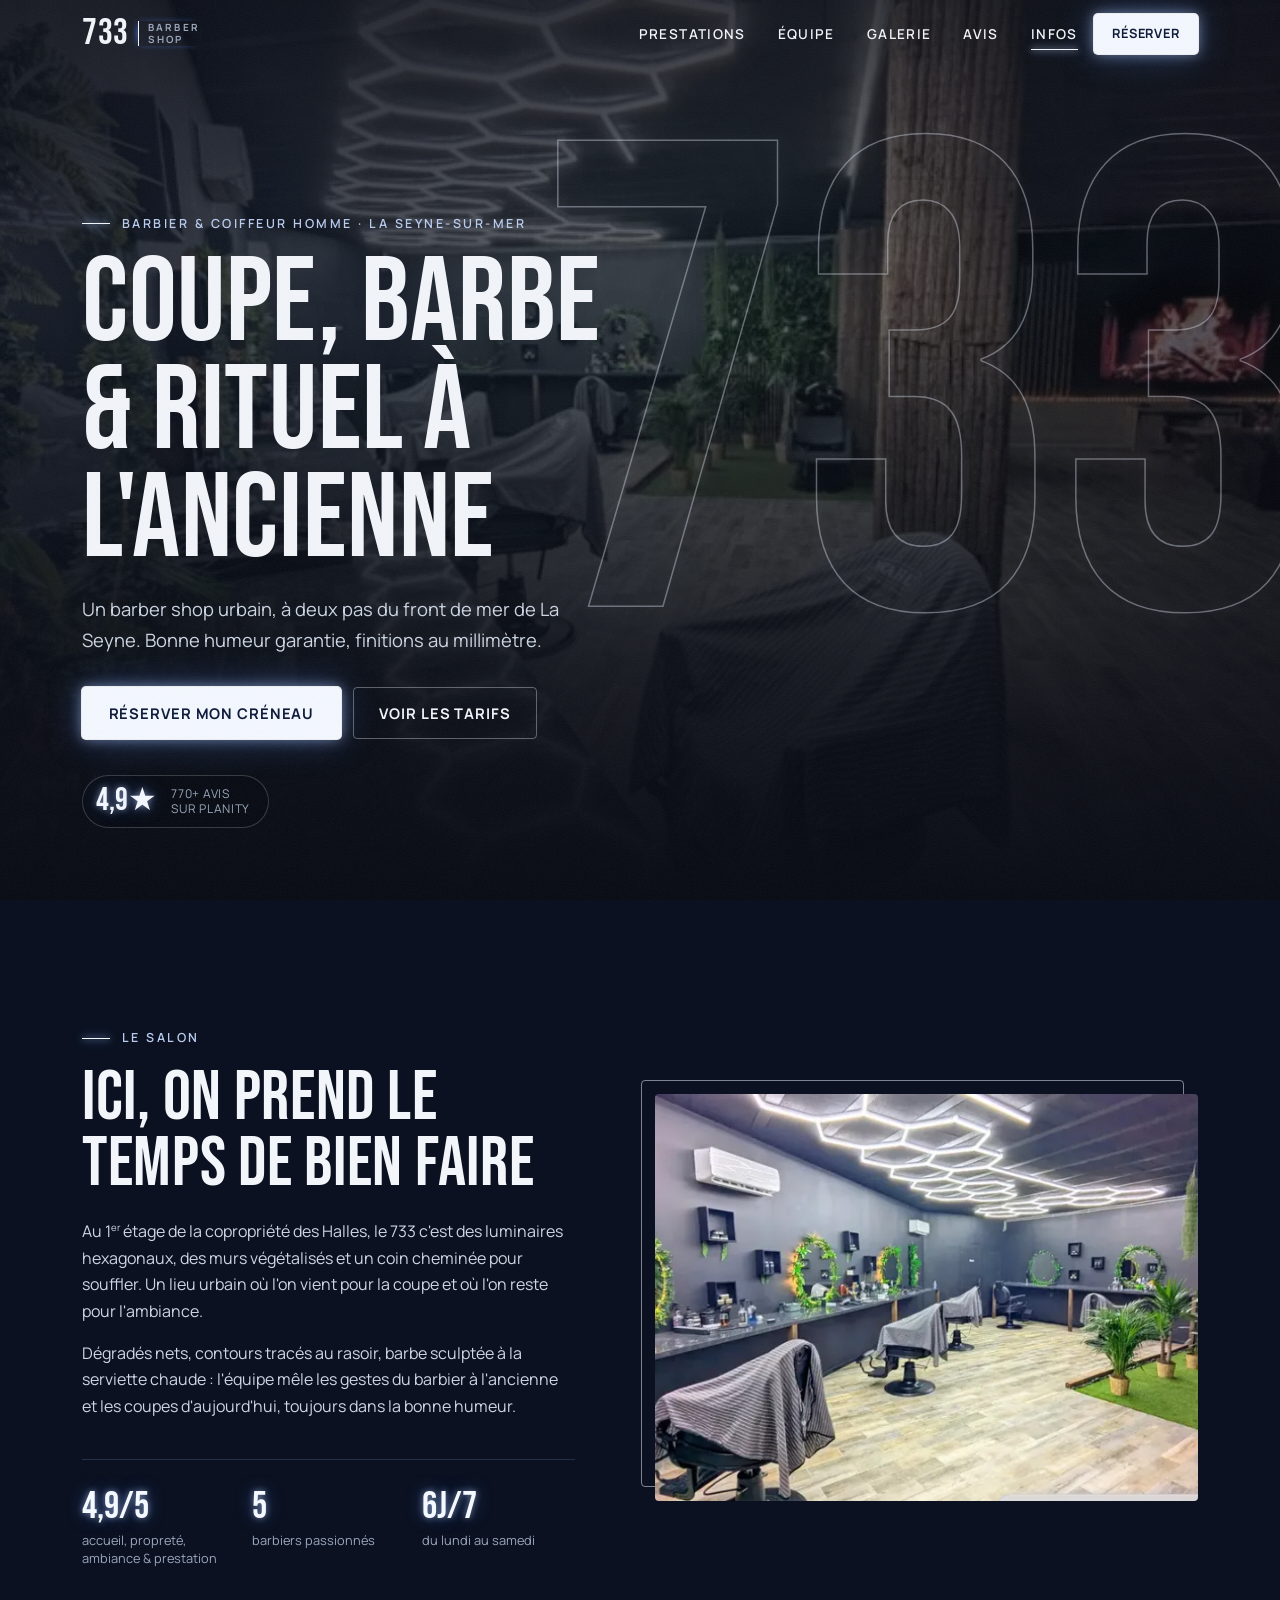
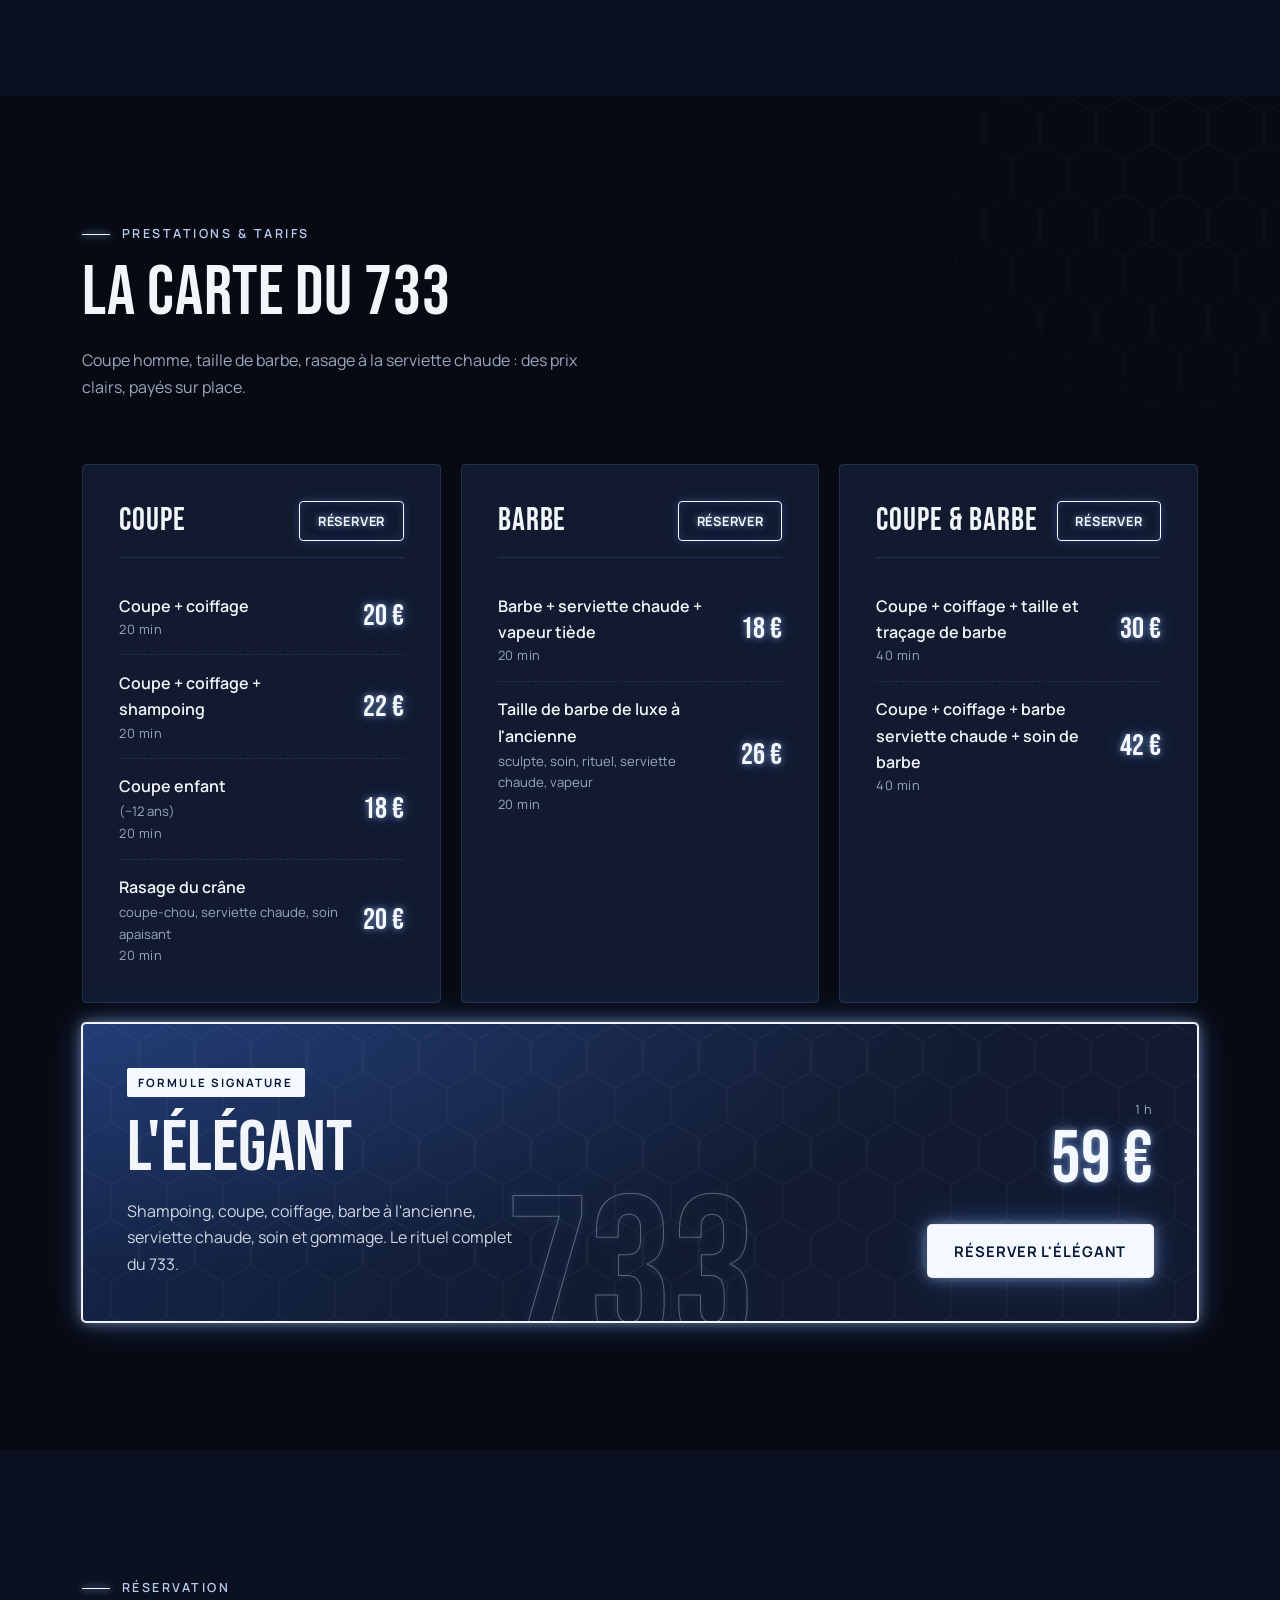
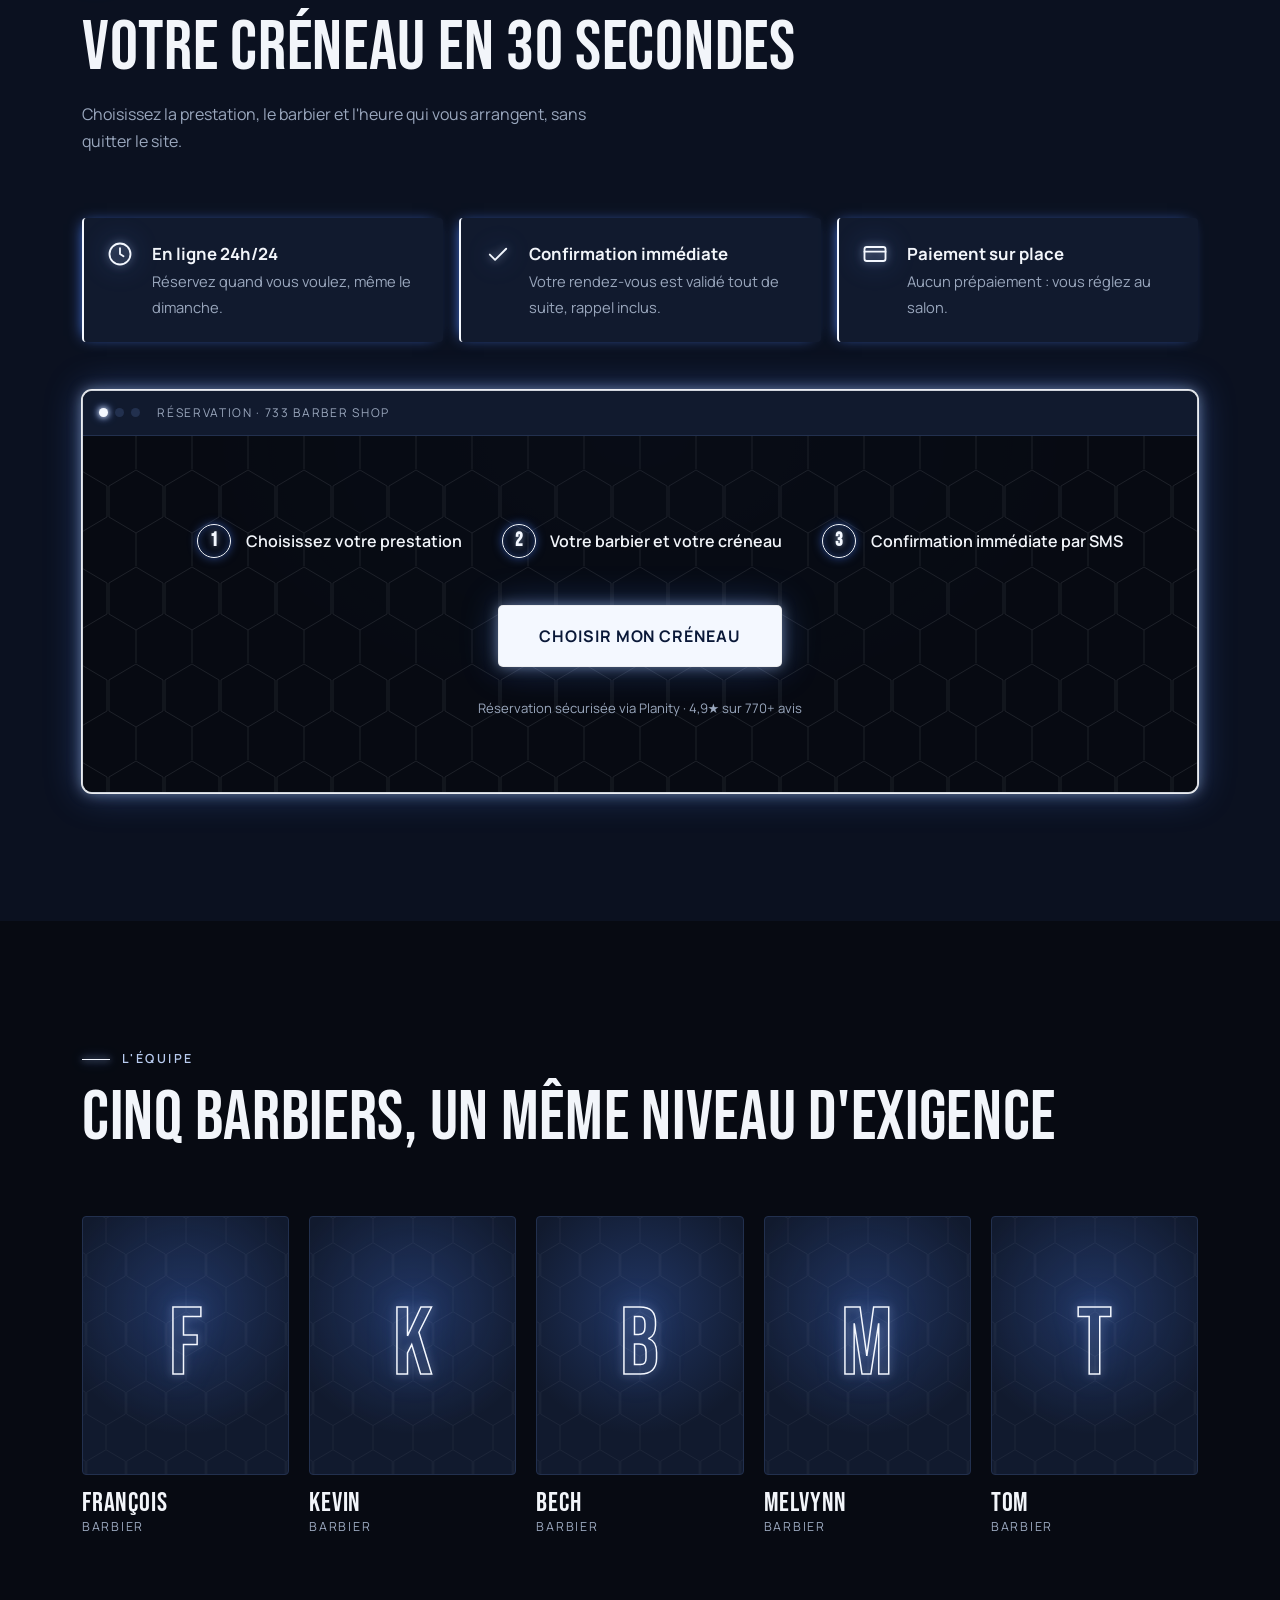
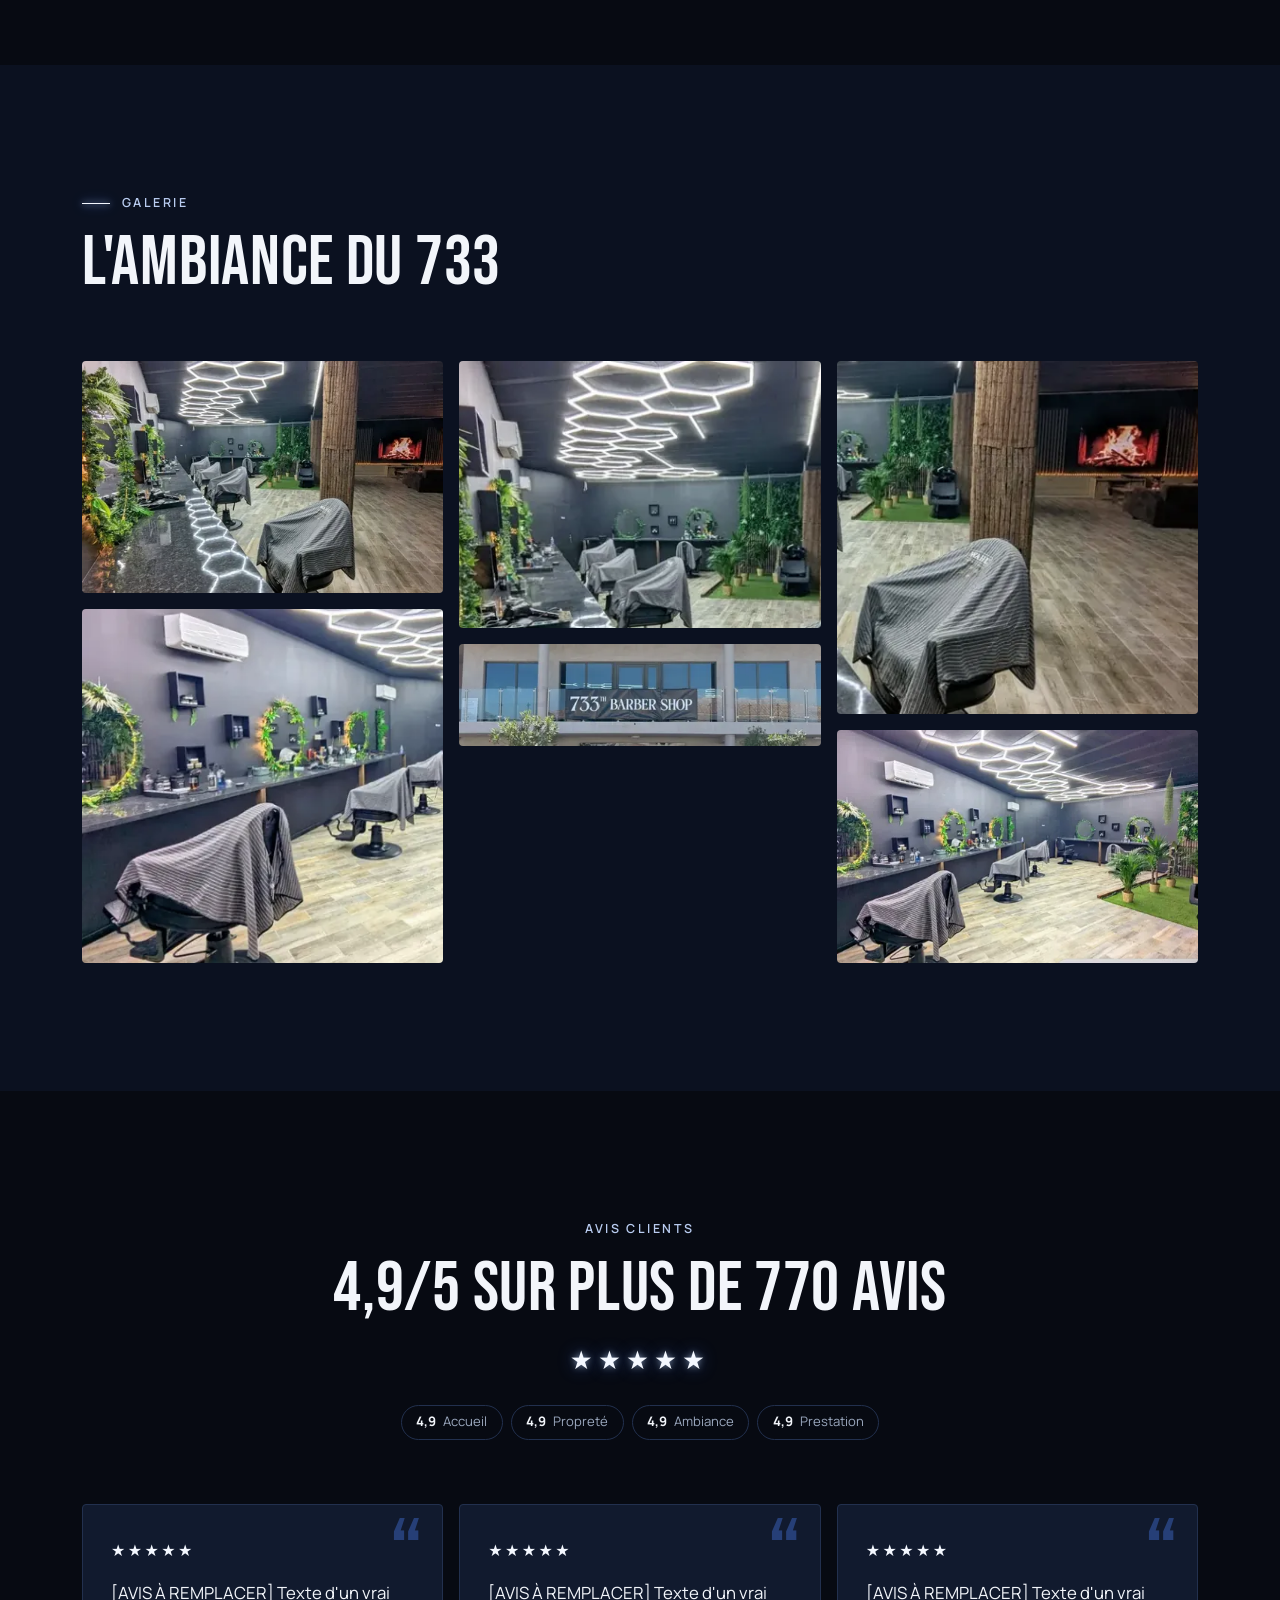
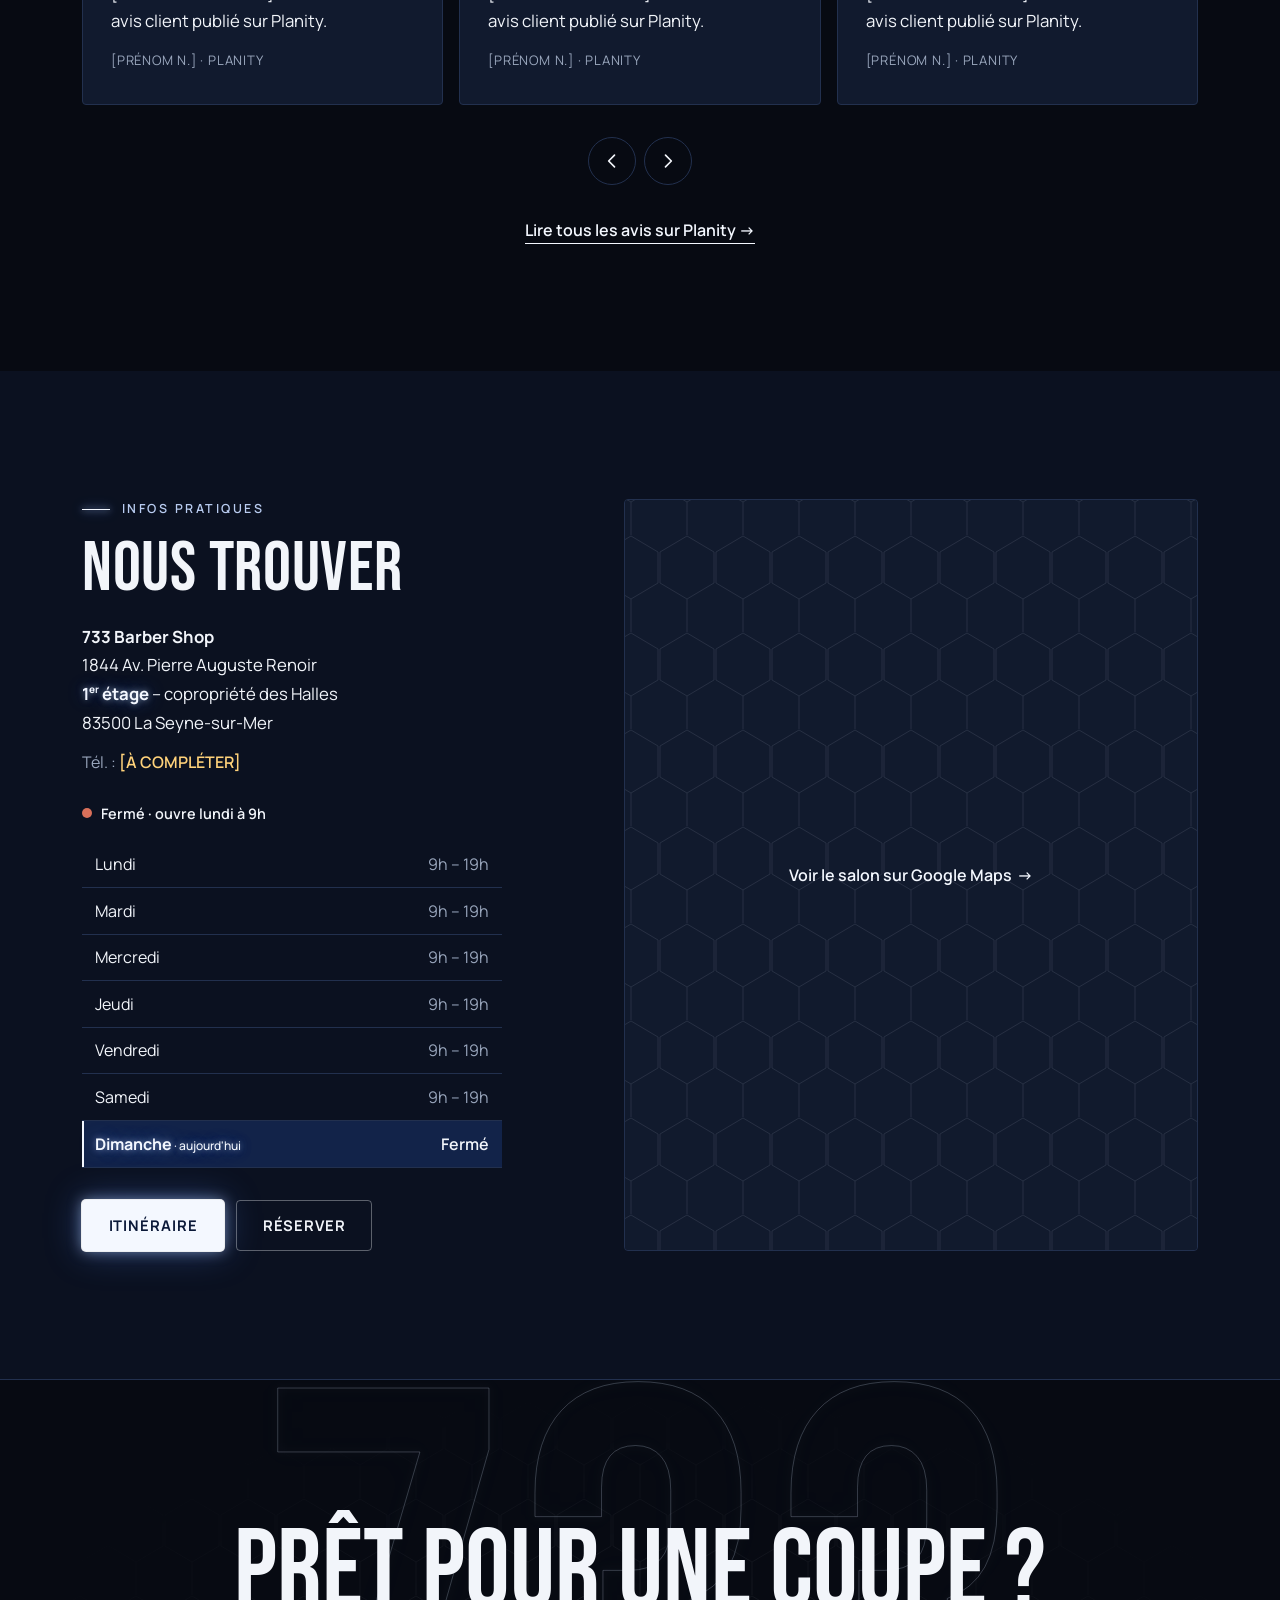
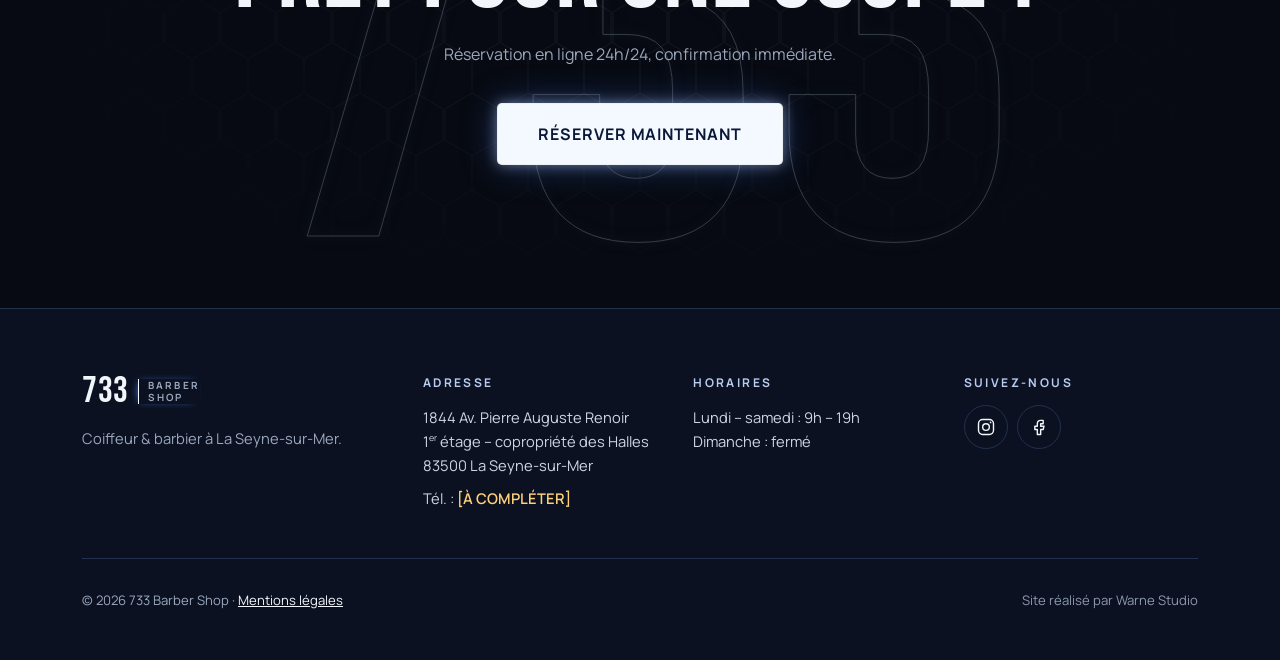
==== commit 42a300de: "Charte néon bleu nuit / blanc + module de réservation Planity intégré - Palette : fonds bleu nuit, a" ====
--- a/index.html
+++ b/index.html
@@ -6,7 +6,7 @@
   <title>733 Barber Shop – Coiffeur &amp; Barbier à La Seyne-sur-Mer</title>
   <meta name="description" content="733 Barber Shop, barbier et coiffeur homme à La Seyne-sur-Mer : coupe, taille de barbe à l'ancienne, serviette chaude. Noté 4,9/5 sur 770+ avis. Réservation en ligne 24h/24.">
   <link rel="canonical" href="https://www.733barbershop.fr/">
-  <meta name="theme-color" content="#0B0B0B">
+  <meta name="theme-color" content="#070A12">
 
   <!-- Open Graph -->
   <meta property="og:type" content="website">
@@ -224,13 +224,13 @@
 
     <!-- ============ RÉSERVER ============ -->
     <section class="section section--alt reserver" id="reserver" aria-labelledby="reserver-title">
-      <div class="container reserver__grid">
-        <div class="reveal">
+      <div class="container">
+        <header class="section__head reveal">
           <p class="eyebrow">Réservation</p>
           <h2 class="h2" id="reserver-title">Votre créneau en 30 secondes</h2>
-          <p class="section__intro">Choisissez la prestation, le barbier et l'heure qui vous arrangent sur Planity.</p>
-          <a class="btn" href="https://www.planity.com/733-barber-shop-coiffeur-barbier-83500-la-seyne-sur-mer" target="_blank" rel="noopener" data-book>Réserver sur Planity<span class="sr-only"> (nouvel onglet)</span></a>
-        </div>
+          <p class="section__intro">Choisissez la prestation, le barbier et l'heure qui vous arrangent, sans quitter le site.</p>
+        </header>
+
         <ul class="perks reveal">
           <li class="perk">
             <svg aria-hidden="true" viewBox="0 0 24 24"><circle cx="12" cy="12" r="9"/><path d="M12 7v5l3 2"/></svg>
@@ -245,6 +245,32 @@
             <div><strong>Paiement sur place</strong><span>Aucun prépaiement : vous réglez au salon.</span></div>
           </li>
         </ul>
+
+        <!-- Module de réservation Planity (marque blanche).
+             La clé du salon se renseigne dans js/main.js (PLANITY_WIDGET.key).
+             Sans clé, ou si le module ne se charge pas, le bloc de repli ci-dessous reste affiché. -->
+        <div class="booking reveal" id="booking">
+          <div class="booking__bar" aria-hidden="true">
+            <span></span><span></span><span></span>
+            <p>Réservation · 733 Barber Shop</p>
+          </div>
+          <div class="booking__body">
+            <div class="booking__widget" id="planity-widget"></div>
+            <div class="booking__loading" id="booking-loading" hidden>
+              <span class="booking__spinner" aria-hidden="true"></span>
+              Chargement du module de réservation…
+            </div>
+            <div class="booking__fallback" id="booking-fallback">
+              <ol class="steps">
+                <li><span>1</span>Choisissez votre prestation</li>
+                <li><span>2</span>Votre barbier et votre créneau</li>
+                <li><span>3</span>Confirmation immédiate par SMS</li>
+              </ol>
+              <a class="btn btn--lg" href="https://www.planity.com/733-barber-shop-coiffeur-barbier-83500-la-seyne-sur-mer" target="_blank" rel="noopener" data-book>Choisir mon créneau<span class="sr-only"> sur Planity (nouvel onglet)</span></a>
+              <p class="booking__note">Réservation sécurisée via Planity · 4,9★ sur 770+ avis</p>
+            </div>
+          </div>
+        </div>
       </div>
     </section>
 
--- a/css/style.css
+++ b/css/style.css
@@ -1,20 +1,30 @@
 /* =========================================================
    733 Barber Shop — feuille de style
-   Charte issue des photos du salon : murs anthracite,
-   LED hexagonales blanches, végétal vert, granit noir.
+   Charte « néon » : bleu nuit + blanc néon, en référence aux
+   luminaires LED hexagonaux du plafond du salon.
    ========================================================= */
 
 :root {
   /* Couleurs */
-  --c-bg: #0B0B0B;          /* noir profond */
-  --c-bg-2: #151716;        /* anthracite (teinte des murs) */
-  --c-bg-3: #1D201F;        /* anthracite clair / cartes */
-  --c-line: #2C302E;        /* filets */
-  --c-text: #F2EFEA;        /* blanc cassé */
-  --c-muted: #A3A3A3;       /* texte secondaire (AA sur tous les fonds) */
-  --c-accent: #93C35A;      /* vert végétal du salon : boutons, prix, détails */
-  --c-accent-hover: #A9D474;
-  --c-on-accent: #0B0B0B;
+  --c-bg: #070A12;          /* bleu-noir profond */
+  --c-bg-2: #0B1120;        /* bleu nuit (sections alternées) */
+  --c-bg-3: #111A2E;        /* bleu nuit clair / cartes */
+  --c-line: #22304E;        /* filets */
+  --c-text: #F2F5FA;        /* blanc froid */
+  --c-text-2: #CDD5E3;      /* paragraphes */
+  --c-muted: #9AA7BD;       /* texte secondaire (AA sur tous les fonds) */
+  --c-blue: #1B3A7A;        /* bleu foncé : surfaces, texte des boutons, détails */
+  --c-blue-glow: #4F86FF;   /* halo bleu des néons (lueurs, filets) */
+  --c-accent: #F4F8FF;      /* blanc néon : boutons, prix, détails */
+  --c-accent-hover: #FFFFFF;
+  --c-on-accent: #0A1838;   /* texte bleu nuit sur blanc néon */
+  --c-eyebrow: #B9CCF0;
+
+  /* Lueurs néon */
+  --glow-text: 0 0 6px rgba(200, 222, 255, .55), 0 0 18px rgba(79, 134, 255, .45);
+  --glow-box: 0 0 0 1px rgba(255,255,255,.9), 0 0 14px rgba(190, 215, 255, .55), 0 0 36px rgba(79, 134, 255, .35);
+  --glow-box-strong: 0 0 0 1px #fff, 0 0 18px rgba(210, 228, 255, .75), 0 0 50px rgba(79, 134, 255, .55);
+  --glow-line: drop-shadow(0 0 4px rgba(200, 222, 255, .6)) drop-shadow(0 0 14px rgba(79, 134, 255, .45));
 
   /* Typo */
   --f-display: "Bebas Neue", "Oswald", "Arial Narrow", Impact, sans-serif;
@@ -29,7 +39,7 @@
   --ease: cubic-bezier(.2, .7, .2, 1);
 
   /* Motif hexagonal (clin d'œil aux luminaires du salon) */
-  --hex: url("data:image/svg+xml,%3Csvg xmlns='http://www.w3.org/2000/svg' width='56' height='97' viewBox='0 0 56 97'%3E%3Cpath d='M28 1l27 16v31L28 64 1 48V17z M28 64v33' fill='none' stroke='%23F2EFEA' stroke-width='1'/%3E%3C/svg%3E");
+  --hex: url("data:image/svg+xml,%3Csvg xmlns='http://www.w3.org/2000/svg' width='56' height='97' viewBox='0 0 56 97'%3E%3Cpath d='M28 1l27 16v31L28 64 1 48V17z M28 64v33' fill='none' stroke='%23F4F8FF' stroke-width='1'/%3E%3C/svg%3E");
 }
 
 /* ---------- Base ---------- */
@@ -74,15 +84,15 @@
   padding: .6rem 1rem; font-weight: 700; text-decoration: none;
 }
 .skip-link:focus { top: 1rem; }
-.todo { color: var(--c-accent); font-weight: 600; }
+.todo { color: #FFD27A; font-weight: 600; }
 
 /* ---------- Typo ---------- */
 .eyebrow {
   font-size: .78rem; font-weight: 600; letter-spacing: .2em; text-transform: uppercase;
-  color: var(--c-accent); margin-bottom: 1rem;
+  color: var(--c-eyebrow); margin-bottom: 1rem;
   display: flex; align-items: center; gap: .75rem;
 }
-.eyebrow::before { content: ""; width: 28px; height: 1px; background: currentColor; }
+.eyebrow::before { content: ""; width: 28px; height: 1px; background: var(--c-accent); box-shadow: 0 0 6px rgba(200,222,255,.8), 0 0 12px var(--c-blue-glow); }
 .h2 {
   font-family: var(--f-display); font-weight: 400;
   font-size: clamp(2.6rem, 7vw, 4.4rem); line-height: .95; letter-spacing: .01em;
@@ -101,16 +111,16 @@
   border: 1px solid var(--c-accent); border-radius: var(--radius);
   font-family: var(--f-body); font-weight: 700; font-size: .92rem;
   letter-spacing: .06em; text-transform: uppercase; text-decoration: none;
-  cursor: pointer;
-  transition: background-color .25s var(--ease), color .25s var(--ease), transform .25s var(--ease), border-color .25s;
-}
-.btn:hover { background: var(--c-accent-hover); border-color: var(--c-accent-hover); transform: translateY(-2px); }
+  cursor: pointer; box-shadow: var(--glow-box);
+  transition: background-color .25s var(--ease), color .25s var(--ease), transform .25s var(--ease), border-color .25s, box-shadow .3s var(--ease);
+}
+.btn:hover { background: var(--c-accent-hover); border-color: var(--c-accent-hover); transform: translateY(-2px); box-shadow: var(--glow-box-strong); }
 .btn--sm { min-height: 40px; padding: .5rem 1.1rem; font-size: .8rem; }
 .btn--lg { min-height: 58px; padding: 1rem 2.4rem; font-size: 1rem; }
-.btn--ghost { background: transparent; color: var(--c-text); border-color: rgba(242,239,234,.35); }
+.btn--ghost { background: transparent; color: var(--c-text); border-color: rgba(242,245,250,.35); box-shadow: none; }
 .btn--ghost:hover { background: var(--c-text); color: var(--c-bg); border-color: var(--c-text); }
-.btn--outline { background: transparent; color: var(--c-accent); }
-.btn--outline:hover { background: var(--c-accent); color: var(--c-on-accent); }
+.btn--outline { background: transparent; color: var(--c-accent); box-shadow: 0 0 10px rgba(79,134,255,.35), inset 0 0 10px rgba(79,134,255,.2); text-shadow: var(--glow-text); }
+.btn--outline:hover { background: var(--c-accent); color: var(--c-on-accent); text-shadow: none; box-shadow: var(--glow-box-strong); }
 
 /* ---------- Header ---------- */
 .header {
@@ -120,14 +130,14 @@
   border-bottom: 1px solid transparent;
 }
 .header.is-scrolled, .header.is-open {
-  background: rgba(11,11,11,.88);
+  background: rgba(7,10,18,.88);
   -webkit-backdrop-filter: blur(12px); backdrop-filter: blur(12px);
   border-bottom-color: var(--c-line);
 }
 .header__inner { height: 100%; display: flex; align-items: center; gap: 1rem; }
 .logo { display: inline-flex; align-items: center; gap: .55rem; text-decoration: none; margin-right: auto; }
 .logo__num { font-family: var(--f-display); font-size: 2.3rem; line-height: 1; letter-spacing: .02em; }
-.logo__txt { font-size: .62rem; font-weight: 700; letter-spacing: .22em; text-transform: uppercase; line-height: 1.25; color: var(--c-muted); border-left: 1px solid var(--c-accent); padding-left: .55rem; }
+.logo__txt { font-size: .62rem; font-weight: 700; letter-spacing: .22em; text-transform: uppercase; line-height: 1.25; color: var(--c-muted); border-left: 1px solid var(--c-accent); padding-left: .55rem; box-shadow: -3px 0 8px -4px var(--c-blue-glow); }
 
 .nav__list { display: flex; gap: 2rem; }
 .nav__list a {
@@ -136,7 +146,7 @@
 }
 .nav__list a::after {
   content: ""; position: absolute; left: 0; right: 0; bottom: 0; height: 1px;
-  background: var(--c-accent); transform: scaleX(0); transform-origin: left; transition: transform .3s var(--ease);
+  background: var(--c-accent); box-shadow: 0 0 6px #fff, 0 0 12px var(--c-blue-glow); transform: scaleX(0); transform-origin: left; transition: transform .3s var(--ease);
 }
 .nav__list a:hover::after, .nav__list a.is-active::after { transform: scaleX(1); }
 
@@ -162,7 +172,7 @@
     background: var(--c-bg) var(--hex) center / 56px 97px;
     display: none; padding: 2.5rem var(--gutter);
   }
-  .nav::before { content: ""; position: absolute; inset: 0; background: rgba(11,11,11,.94); }
+  .nav::before { content: ""; position: absolute; inset: 0; background: rgba(7,10,18,.94); }
   .nav.is-open { display: block; }
   .nav__list { position: relative; flex-direction: column; gap: .25rem; }
   .nav__list a { display: block; font-family: var(--f-display); font-weight: 400; font-size: 2.8rem; letter-spacing: .03em; text-transform: none; padding-block: .3rem; }
@@ -178,18 +188,20 @@
   overflow: hidden; isolation: isolate;
 }
 .hero__bg, .hero__bg img { position: absolute; inset: 0; width: 100%; height: 100%; z-index: -3; }
-.hero__bg img { object-fit: cover; object-position: 40% center; filter: saturate(.85); }
+.hero__bg img { object-fit: cover; object-position: 40% center; filter: saturate(.6) hue-rotate(-8deg) brightness(.95); }
 .hero__veil {
   position: absolute; inset: 0; z-index: -2;
   background:
-    linear-gradient(180deg, rgba(11,11,11,.75) 0%, rgba(11,11,11,.45) 35%, rgba(11,11,11,.85) 75%, var(--c-bg) 100%),
-    radial-gradient(ellipse at 70% 30%, transparent 0%, rgba(11,11,11,.5) 70%);
+    linear-gradient(180deg, rgba(7,10,18,.75) 0%, rgba(7,10,18,.45) 35%, rgba(7,10,18,.85) 75%, var(--c-bg) 100%),
+    radial-gradient(ellipse at 70% 30%, transparent 0%, rgba(7,10,18,.5) 70%),
+    linear-gradient(90deg, rgba(27,58,122,.35), transparent 60%);
 }
 .hero__num {
   position: absolute; z-index: -1;
   right: -.05em; top: 50%; transform: translateY(-58%);
   font-family: var(--f-display); font-size: clamp(14rem, 52vw, 44rem); line-height: .8;
-  color: transparent; -webkit-text-stroke: 1.5px rgba(242,239,234,.22);
+  color: transparent; -webkit-text-stroke: 1.5px rgba(232,240,255,.38);
+  filter: drop-shadow(0 0 6px rgba(200,222,255,.35)) drop-shadow(0 0 22px rgba(79,134,255,.35));
   letter-spacing: -.01em; user-select: none; pointer-events: none;
 }
 .hero__content { position: relative; }
@@ -198,17 +210,17 @@
   font-size: clamp(3.4rem, 12vw, 7.5rem); line-height: .9; letter-spacing: .005em;
   max-width: 11ch; margin-bottom: 1.25rem; text-wrap: balance;
 }
-.hero__lead { max-width: 44ch; color: #D6D3CE; font-size: clamp(1rem, 2.4vw, 1.15rem); margin-bottom: 2rem; }
+.hero__lead { max-width: 44ch; color: var(--c-text-2); font-size: clamp(1rem, 2.4vw, 1.15rem); margin-bottom: 2rem; }
 .hero__actions { display: flex; flex-wrap: wrap; gap: .75rem; margin-bottom: 2.25rem; }
 .badge {
   display: inline-flex; align-items: center; gap: .9rem;
   padding: .6rem 1.1rem .6rem .8rem;
-  border: 1px solid rgba(242,239,234,.2); border-radius: 999px;
-  background: rgba(11,11,11,.55); -webkit-backdrop-filter: blur(6px); backdrop-filter: blur(6px);
+  border: 1px solid rgba(242,245,250,.2); border-radius: 999px;
+  background: rgba(7,10,18,.55); -webkit-backdrop-filter: blur(6px); backdrop-filter: blur(6px);
   text-decoration: none; transition: border-color .25s;
 }
-.badge:hover { border-color: var(--c-accent); }
-.badge__score { font-family: var(--f-display); font-size: 2rem; line-height: 1; color: var(--c-accent); }
+.badge:hover { border-color: var(--c-accent); box-shadow: 0 0 14px rgba(79,134,255,.45); }
+.badge__score { font-family: var(--f-display); font-size: 2rem; line-height: 1; color: var(--c-accent); text-shadow: var(--glow-text); }
 .badge__txt { font-size: .75rem; line-height: 1.3; letter-spacing: .06em; text-transform: uppercase; color: var(--c-muted); }
 
 /* ---------- Sections ---------- */
@@ -222,9 +234,9 @@
 /* Salon */
 .salon__grid { display: grid; gap: 3rem; align-items: center; }
 .salon__text p + p { margin-top: 1rem; }
-.salon__text > p:not(.eyebrow) { color: #CFCCC7; max-width: 56ch; }
+.salon__text > p:not(.eyebrow) { color: var(--c-text-2); max-width: 56ch; }
 .salon__facts { display: grid; grid-template-columns: repeat(3, 1fr); gap: 1rem; margin-top: 2.5rem; border-top: 1px solid var(--c-line); padding-top: 1.75rem; }
-.salon__facts strong { display: block; font-family: var(--f-display); font-weight: 400; font-size: 2.4rem; line-height: 1; color: var(--c-accent); }
+.salon__facts strong { display: block; font-family: var(--f-display); font-weight: 400; font-size: 2.4rem; line-height: 1; color: var(--c-accent); text-shadow: var(--glow-text); }
 .salon__facts span { font-size: .8rem; color: var(--c-muted); line-height: 1.4; display: block; margin-top: .35rem; }
 .salon__media { position: relative; }
 .salon__media img { width: 100%; aspect-ratio: 4 / 3; object-fit: cover; border-radius: var(--radius); }
@@ -257,14 +269,15 @@
 .item__name { grid-area: name; font-weight: 600; }
 .item__name small { display: block; font-weight: 400; color: var(--c-muted); margin-top: .1rem; }
 .item__dur { grid-area: dur; font-size: .8rem; color: var(--c-muted); letter-spacing: .04em; }
-.item__price { grid-area: price; align-self: center; font-family: var(--f-display); font-size: 1.9rem; line-height: 1; color: var(--c-accent); white-space: nowrap; }
+.item__price { grid-area: price; align-self: center; font-family: var(--f-display); font-size: 1.9rem; line-height: 1; color: var(--c-accent); white-space: nowrap; text-shadow: var(--glow-text); }
 
 .signature {
   position: relative; overflow: hidden; isolation: isolate;
-  border: 1px solid var(--c-accent); border-radius: var(--radius);
+  border: 1px solid var(--c-accent); border-radius: var(--radius); box-shadow: var(--glow-box);
   padding: clamp(1.75rem, 5vw, 2.75rem);
   background:
-    linear-gradient(135deg, rgba(147,195,90,.12), transparent 55%),
+    radial-gradient(ellipse at 0% 0%, rgba(79,134,255,.22), transparent 60%),
+    linear-gradient(135deg, rgba(27,58,122,.45), transparent 60%),
     var(--c-bg-3);
 }
 .signature::after {
@@ -274,13 +287,13 @@
 .signature__num {
   position: absolute; right: -.08em; bottom: -.22em; z-index: -1;
   font-family: var(--f-display); font-size: 13rem; line-height: 1;
-  color: transparent; -webkit-text-stroke: 1px rgba(147,195,90,.28);
+  color: transparent; -webkit-text-stroke: 1px rgba(220,232,255,.35); filter: var(--glow-line);
 }
 .signature__tag { display: inline-block; background: var(--c-accent); color: var(--c-on-accent); font-size: .72rem; font-weight: 700; letter-spacing: .18em; text-transform: uppercase; padding: .3rem .7rem; border-radius: 2px; margin-bottom: 1.25rem; }
 .signature__title { font-family: var(--f-display); font-weight: 400; font-size: clamp(3rem, 9vw, 4.5rem); line-height: .9; margin-bottom: 1rem; }
-.signature__desc { color: #CFCCC7; max-width: 40ch; margin-bottom: 1.5rem; }
+.signature__desc { color: var(--c-text-2); max-width: 40ch; margin-bottom: 1.5rem; }
 .signature__meta { display: flex; align-items: baseline; gap: 1rem; margin-bottom: 1.75rem; }
-.signature__price { font-family: var(--f-display); font-size: 3.6rem; line-height: 1; color: var(--c-accent); }
+.signature__price { font-family: var(--f-display); font-size: 3.6rem; line-height: 1; color: var(--c-accent); text-shadow: var(--glow-text); }
 
 @media (min-width: 760px) {
   .menu { grid-template-columns: 1fr 1fr; }
@@ -302,17 +315,58 @@
 }
 
 /* Réserver */
-.reserver__grid { display: grid; gap: 3rem; align-items: center; }
-.reserver .section__intro { margin-bottom: 2rem; }
-.perks { display: grid; gap: 1rem; }
+.perks { display: grid; gap: 1rem; margin-bottom: clamp(2rem, 5vw, 3rem); }
 .perk {
   display: flex; gap: 1.1rem; align-items: flex-start;
   padding: 1.35rem 1.4rem; background: var(--c-bg-3); border-left: 2px solid var(--c-accent); border-radius: var(--radius);
-}
-.perk svg { flex: none; width: 28px; height: 28px; fill: none; stroke: var(--c-accent); stroke-width: 1.6; stroke-linecap: round; stroke-linejoin: round; }
+  box-shadow: -4px 0 14px -6px var(--c-blue-glow);
+}
+.perk svg { flex: none; width: 28px; height: 28px; fill: none; stroke: var(--c-accent); stroke-width: 1.6; stroke-linecap: round; stroke-linejoin: round; filter: var(--glow-line); }
 .perk strong { display: block; font-size: 1.05rem; }
 .perk span { color: var(--c-muted); font-size: .92rem; }
-@media (min-width: 900px) { .reserver__grid { grid-template-columns: 1fr 1fr; gap: 5rem; } }
+@media (min-width: 900px) { .perks { grid-template-columns: repeat(3, 1fr); } }
+
+/* Module de réservation */
+.booking {
+  border: 1px solid rgba(244,248,255,.85); border-radius: 10px; overflow: hidden;
+  background: var(--c-bg); box-shadow: var(--glow-box);
+}
+.booking__bar {
+  display: flex; align-items: center; gap: .45rem; padding: .75rem 1rem;
+  background: var(--c-bg-3); border-bottom: 1px solid var(--c-line);
+}
+.booking__bar span { width: 9px; height: 9px; border-radius: 50%; background: var(--c-line); }
+.booking__bar span:first-child { background: var(--c-accent); box-shadow: 0 0 6px #fff, 0 0 10px var(--c-blue-glow); }
+.booking__bar p { margin-left: .6rem; font-size: .75rem; letter-spacing: .14em; text-transform: uppercase; color: var(--c-muted); }
+.booking__body { position: relative; min-height: 320px; }
+.booking__widget:empty { display: none; }
+/* Le module Planity a une interface claire : on lui donne un fond blanc */
+.booking.is-loaded .booking__body { background: #fff; color: #0A1838; }
+.booking__widget { padding: clamp(.5rem, 2vw, 1.5rem); min-height: 520px; }
+.booking__loading {
+  display: flex; align-items: center; justify-content: center; gap: .8rem;
+  min-height: 320px; color: var(--c-muted);
+}
+.booking__loading[hidden], .booking__fallback[hidden] { display: none; }
+.booking__spinner { width: 22px; height: 22px; border-radius: 50%; border: 2px solid var(--c-line); border-top-color: var(--c-accent); animation: spin .9s linear infinite; }
+@keyframes spin { to { transform: rotate(360deg); } }
+.booking__fallback {
+  display: grid; justify-items: center; gap: 2rem; text-align: center;
+  padding: clamp(2.5rem, 7vw, 4.5rem) var(--gutter);
+  background: radial-gradient(ellipse at 50% 0%, rgba(79,134,255,.18), transparent 65%), var(--hex) center / 56px 97px;
+  background-blend-mode: normal;
+  position: relative; isolation: isolate;
+}
+.booking__fallback::before { content: ""; position: absolute; inset: 0; z-index: -1; background: rgba(7,10,18,.9); }
+.steps { display: grid; gap: .9rem; text-align: left; counter-reset: none; }
+.steps li { display: flex; align-items: center; gap: .9rem; font-weight: 600; }
+.steps span {
+  flex: none; width: 34px; height: 34px; border-radius: 50%; display: grid; place-items: center;
+  font-family: var(--f-display); font-size: 1.2rem; color: var(--c-accent);
+  border: 1px solid var(--c-accent); box-shadow: 0 0 10px rgba(79,134,255,.5), inset 0 0 8px rgba(79,134,255,.35); text-shadow: var(--glow-text);
+}
+.booking__note { font-size: .82rem; color: var(--c-muted); }
+@media (min-width: 900px) { .steps { grid-auto-flow: column; gap: 2.5rem; } }
 
 /* Équipe */
 .team { display: grid; grid-template-columns: repeat(2, 1fr); gap: 1rem; }
@@ -321,14 +375,14 @@
 .team__visual {
   position: relative; overflow: hidden; display: grid; place-items: center;
   background:
-    radial-gradient(circle at 50% 35%, rgba(147,195,90,.14), transparent 65%),
+    radial-gradient(circle at 50% 35%, rgba(79,134,255,.25), transparent 65%),
     var(--c-bg-3);
   border: 1px solid var(--c-line);
   transition: border-color .3s;
 }
 .team__visual::before { content: ""; position: absolute; inset: 0; background: var(--hex) center / 40px 69px; opacity: .07; }
-.team__visual span { position: relative; font-family: var(--f-display); font-size: clamp(4rem, 14vw, 6rem); line-height: 1; color: transparent; -webkit-text-stroke: 1.5px var(--c-accent); }
-.team__card:hover .team__visual { border-color: var(--c-accent); }
+.team__visual span { position: relative; font-family: var(--f-display); font-size: clamp(4rem, 14vw, 6rem); line-height: 1; color: transparent; -webkit-text-stroke: 1.5px var(--c-accent); filter: var(--glow-line); }
+.team__card:hover .team__visual { border-color: var(--c-accent); box-shadow: var(--glow-box); }
 .team__name { font-family: var(--f-display); font-weight: 400; font-size: 1.7rem; line-height: 1; letter-spacing: .03em; }
 .team__role { font-size: .78rem; color: var(--c-muted); letter-spacing: .14em; text-transform: uppercase; }
 @media (min-width: 640px) { .team { grid-template-columns: repeat(3, 1fr); } }
@@ -346,14 +400,14 @@
 
 .lightbox {
   width: 100vw; height: 100vh; max-width: none; max-height: none; margin: 0; padding: 0;
-  border: 0; background: rgba(5,5,5,.94); color: var(--c-text);
+  border: 0; background: rgba(4,6,12,.95); color: var(--c-text);
   display: none; place-items: center;
 }
 .lightbox[open] { display: grid; }
 .lightbox::backdrop { background: rgba(0,0,0,.6); }
 .lightbox__img { max-width: min(92vw, 1100px); max-height: 82vh; width: auto; object-fit: contain; border-radius: var(--radius); }
 .lightbox__close, .lightbox__nav {
-  position: absolute; background: rgba(29,32,31,.8); color: var(--c-text);
+  position: absolute; background: rgba(17,26,46,.8); color: var(--c-text);
   border: 1px solid var(--c-line); border-radius: 50%; width: 52px; height: 52px;
   font-size: 2rem; line-height: 1; cursor: pointer; display: grid; place-items: center;
 }
@@ -364,7 +418,7 @@
 @media (max-width: 599px) { .lightbox__prev, .lightbox__next { top: auto; bottom: 1.25rem; transform: none; } }
 
 /* Avis */
-.stars { color: var(--c-accent); font-size: 1.6rem; letter-spacing: .2em; margin-top: -.25rem; }
+.stars { color: var(--c-accent); text-shadow: var(--glow-text); font-size: 1.6rem; letter-spacing: .2em; margin-top: -.25rem; }
 .scores { display: flex; flex-wrap: wrap; justify-content: center; gap: .5rem; margin-top: 1.5rem; }
 .scores li { border: 1px solid var(--c-line); border-radius: 999px; padding: .35rem .9rem; font-size: .82rem; color: var(--c-muted); }
 .scores strong { color: var(--c-text); margin-right: .25rem; }
@@ -382,7 +436,7 @@
   padding: 2rem 1.75rem; display: flex; flex-direction: column; gap: 1rem;
   position: relative;
 }
-.review::before { content: "“"; position: absolute; top: .25rem; right: 1.25rem; font-family: var(--f-display); font-size: 6rem; line-height: 1; color: var(--c-accent); opacity: .25; }
+.review::before { content: "“"; position: absolute; top: .25rem; right: 1.25rem; font-family: var(--f-display); font-size: 6rem; line-height: 1; color: var(--c-blue-glow); opacity: .35; }
 .review__stars { color: var(--c-accent); letter-spacing: .15em; }
 .review blockquote { font-size: 1.05rem; flex: 1; }
 .review figcaption { font-size: .82rem; color: var(--c-muted); letter-spacing: .06em; text-transform: uppercase; }
@@ -401,22 +455,22 @@
 /* Infos */
 .infos__grid { display: grid; gap: 3rem; }
 .infos__addr { font-style: normal; font-size: 1.05rem; line-height: 1.7; margin-bottom: .75rem; }
-.hl { color: var(--c-accent); font-weight: 700; }
+.hl { color: var(--c-accent); font-weight: 700; text-shadow: var(--glow-text); }
 .infos__tel { color: var(--c-muted); margin-bottom: 1.5rem; }
 .status { display: inline-flex; align-items: center; gap: .55rem; font-weight: 600; font-size: .9rem; margin-bottom: 1rem; min-height: 1.5rem; }
 .status::before { content: ""; width: 10px; height: 10px; border-radius: 50%; background: var(--c-muted); }
-.status.is-open::before { background: var(--c-accent); box-shadow: 0 0 0 4px rgba(147,195,90,.2); }
+.status.is-open::before { background: var(--c-accent); box-shadow: 0 0 6px #fff, 0 0 14px var(--c-blue-glow); }
 .status.is-closed::before { background: #D9705A; }
 .hours { width: 100%; max-width: 420px; border-collapse: collapse; margin-bottom: 2rem; }
 .hours th, .hours td { padding: .6rem .8rem; text-align: left; border-bottom: 1px solid var(--c-line); font-weight: 400; }
 .hours td { text-align: right; color: var(--c-muted); }
-.hours tr.is-today { background: rgba(147,195,90,.1); }
-.hours tr.is-today th { color: var(--c-accent); font-weight: 700; }
+.hours tr.is-today { background: rgba(27,58,122,.45); box-shadow: inset 2px 0 0 var(--c-accent); }
+.hours tr.is-today th { color: var(--c-accent); font-weight: 700; text-shadow: var(--glow-text); }
 .hours tr.is-today th::after { content: " · aujourd'hui"; font-size: .75rem; font-weight: 500; }
 .hours tr.is-today td { color: var(--c-text); font-weight: 600; }
 .infos__actions { display: flex; flex-wrap: wrap; gap: .75rem; }
 .map { position: relative; min-height: 340px; border-radius: var(--radius); overflow: hidden; border: 1px solid var(--c-line); background: var(--c-bg-3) var(--hex) center / 56px 97px; }
-.map__fallback { position: absolute; inset: 0; display: grid; place-items: center; color: var(--c-accent); font-weight: 600; text-decoration: none; background: rgba(29,32,31,.9); }
+.map__fallback { position: absolute; inset: 0; display: flex; align-items: center; justify-content: center; gap: .35rem; color: var(--c-accent); font-weight: 600; text-decoration: none; background: rgba(17,26,46,.9); }
 .map iframe { position: relative; width: 100%; height: 100%; min-height: 340px; border: 0; display: block; filter: grayscale(1) invert(.92) contrast(.9) brightness(.95); }
 @media (min-width: 900px) { .infos__grid { grid-template-columns: 1fr 1.2fr; gap: 4rem; align-items: stretch; } .map, .map iframe { min-height: 100%; } }
 
@@ -436,7 +490,7 @@
 .cta__num {
   position: absolute; left: 50%; top: 50%; transform: translate(-50%, -50%); z-index: -1;
   font-family: var(--f-display); font-size: clamp(16rem, 55vw, 40rem); line-height: .8;
-  color: transparent; -webkit-text-stroke: 1px rgba(147,195,90,.18); white-space: nowrap; pointer-events: none;
+  color: transparent; -webkit-text-stroke: 1px rgba(220,232,255,.22); filter: var(--glow-line); white-space: nowrap; pointer-events: none;
 }
 .cta__title { font-family: var(--f-display); font-weight: 400; font-size: clamp(3.2rem, 11vw, 7rem); line-height: .9; margin-bottom: 1rem; }
 .cta p { color: var(--c-muted); margin-bottom: 2.25rem; }
@@ -444,8 +498,8 @@
 /* Footer */
 .footer { background: var(--c-bg-2); border-top: 1px solid var(--c-line); padding-block: 4rem 6.5rem; font-size: .92rem; }
 .footer__grid { display: grid; gap: 2.25rem; grid-template-columns: 1fr; }
-.footer__title { font-size: .75rem; font-weight: 700; letter-spacing: .2em; text-transform: uppercase; color: var(--c-accent); margin-bottom: .75rem; }
-.footer p { color: #C9C6C1; }
+.footer__title { font-size: .75rem; font-weight: 700; letter-spacing: .2em; text-transform: uppercase; color: var(--c-eyebrow); margin-bottom: .75rem; }
+.footer p { color: var(--c-text-2); }
 .footer p + p { margin-top: .5rem; }
 .footer__muted { margin-top: 1rem; color: var(--c-muted) !important; }
 .social { display: flex; gap: .6rem; }
@@ -468,7 +522,7 @@
   min-height: 54px; border-radius: var(--radius);
   background: var(--c-accent); color: var(--c-on-accent);
   font-weight: 700; letter-spacing: .08em; text-transform: uppercase; text-decoration: none;
-  box-shadow: 0 10px 30px rgba(0,0,0,.5);
+  box-shadow: 0 10px 30px rgba(0,0,0,.5), var(--glow-box);
   transform: translateY(150%); transition: transform .35s var(--ease);
 }
 .fab svg { width: 20px; height: 20px; fill: none; stroke: currentColor; stroke-width: 2; stroke-linecap: round; }
@@ -488,6 +542,7 @@
 @keyframes fade { from { opacity: 0; } }
 
 @media (prefers-reduced-motion: reduce) {
+  .booking__spinner { animation: none !important; }
   html { scroll-behavior: auto; }
   *, *::before, *::after { animation: none !important; transition: none !important; }
   .js .reveal { opacity: 1; transform: none; }
@@ -498,7 +553,7 @@
 .legal { padding: calc(var(--header-h) + 3rem) 0 5rem; }
 .legal .container { max-width: 820px; }
 .legal h1 { font-family: var(--f-display); font-weight: 400; font-size: clamp(3rem, 9vw, 5rem); line-height: .95; margin-bottom: 2rem; }
-.legal h2 { font-family: var(--f-display); font-weight: 400; font-size: 1.9rem; letter-spacing: .02em; margin: 2.5rem 0 .75rem; color: var(--c-accent); }
-.legal p, .legal li { color: #CFCCC7; }
+.legal h2 { font-family: var(--f-display); font-weight: 400; font-size: 1.9rem; letter-spacing: .02em; margin: 2.5rem 0 .75rem; color: var(--c-accent); text-shadow: var(--glow-text); }
+.legal p, .legal li { color: var(--c-text-2); }
 .legal p + p { margin-top: .75rem; }
 .legal ul { list-style: disc; padding-left: 1.25rem; }
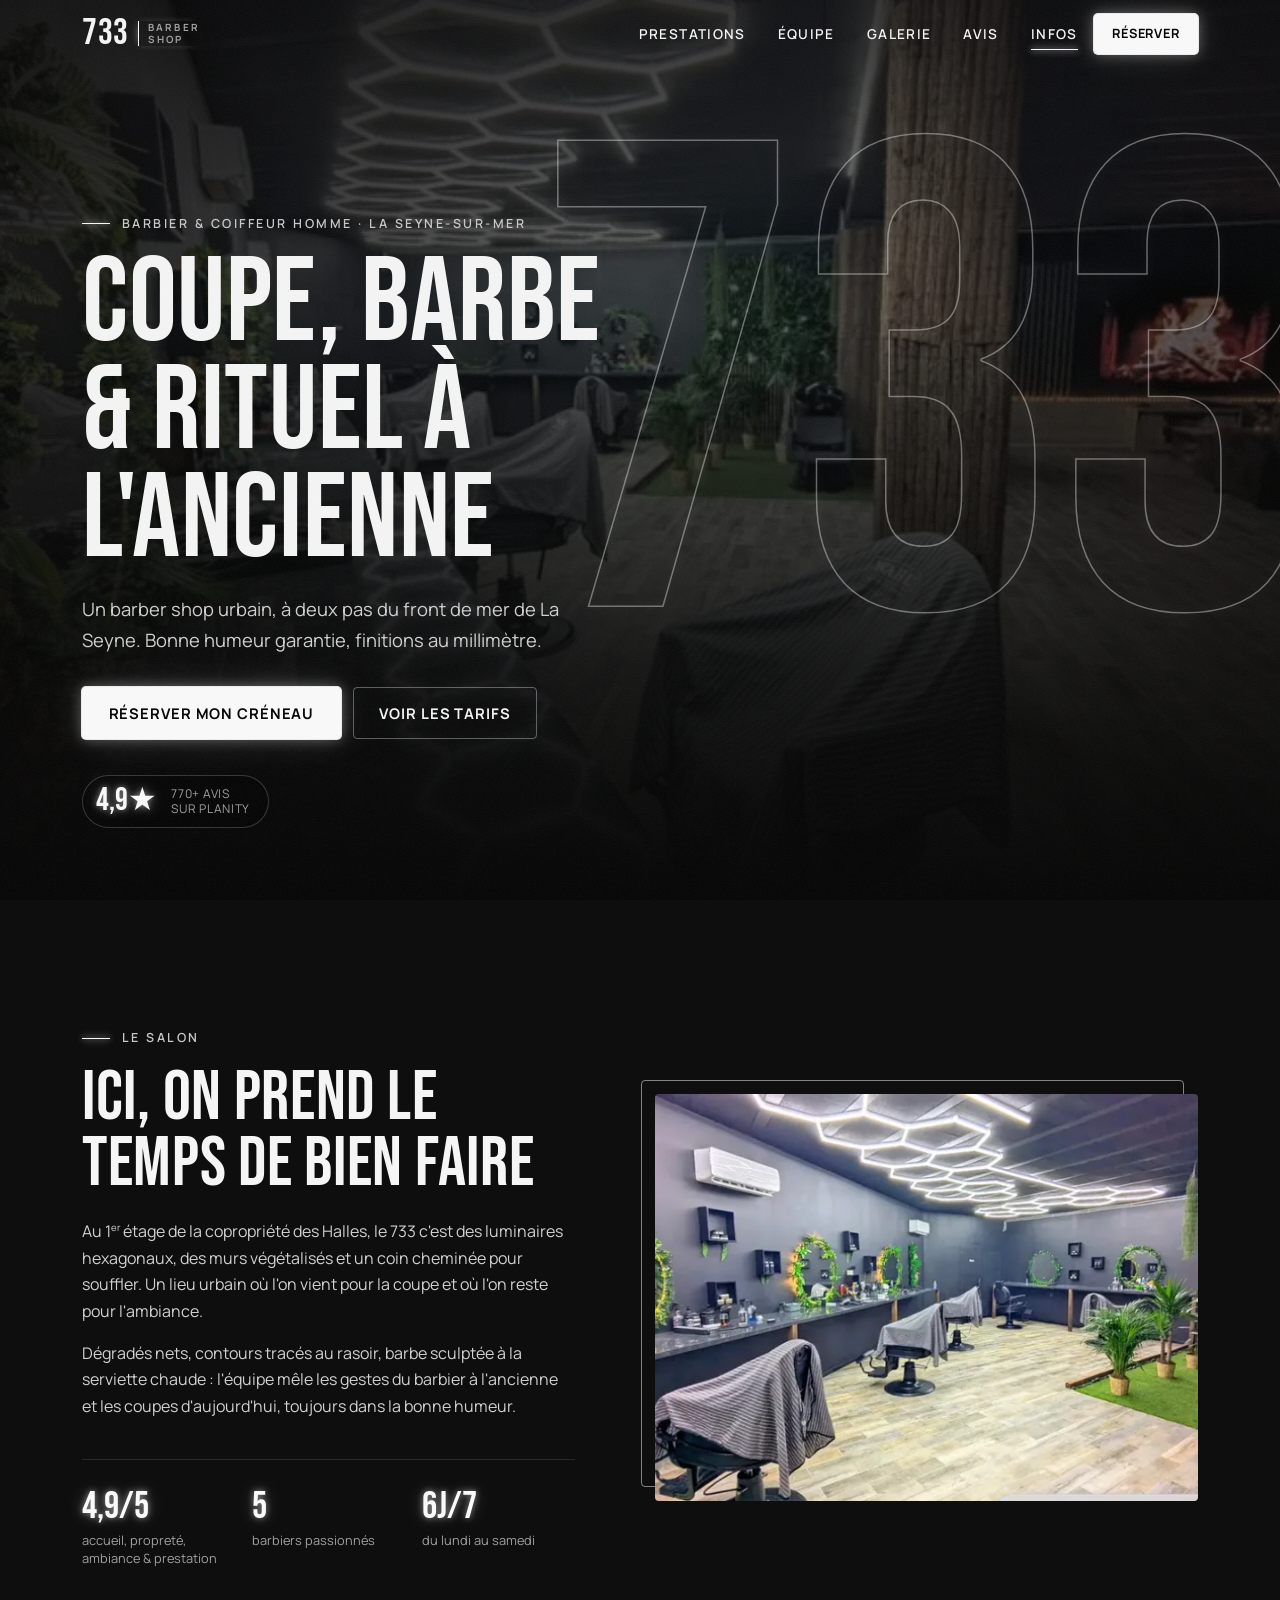
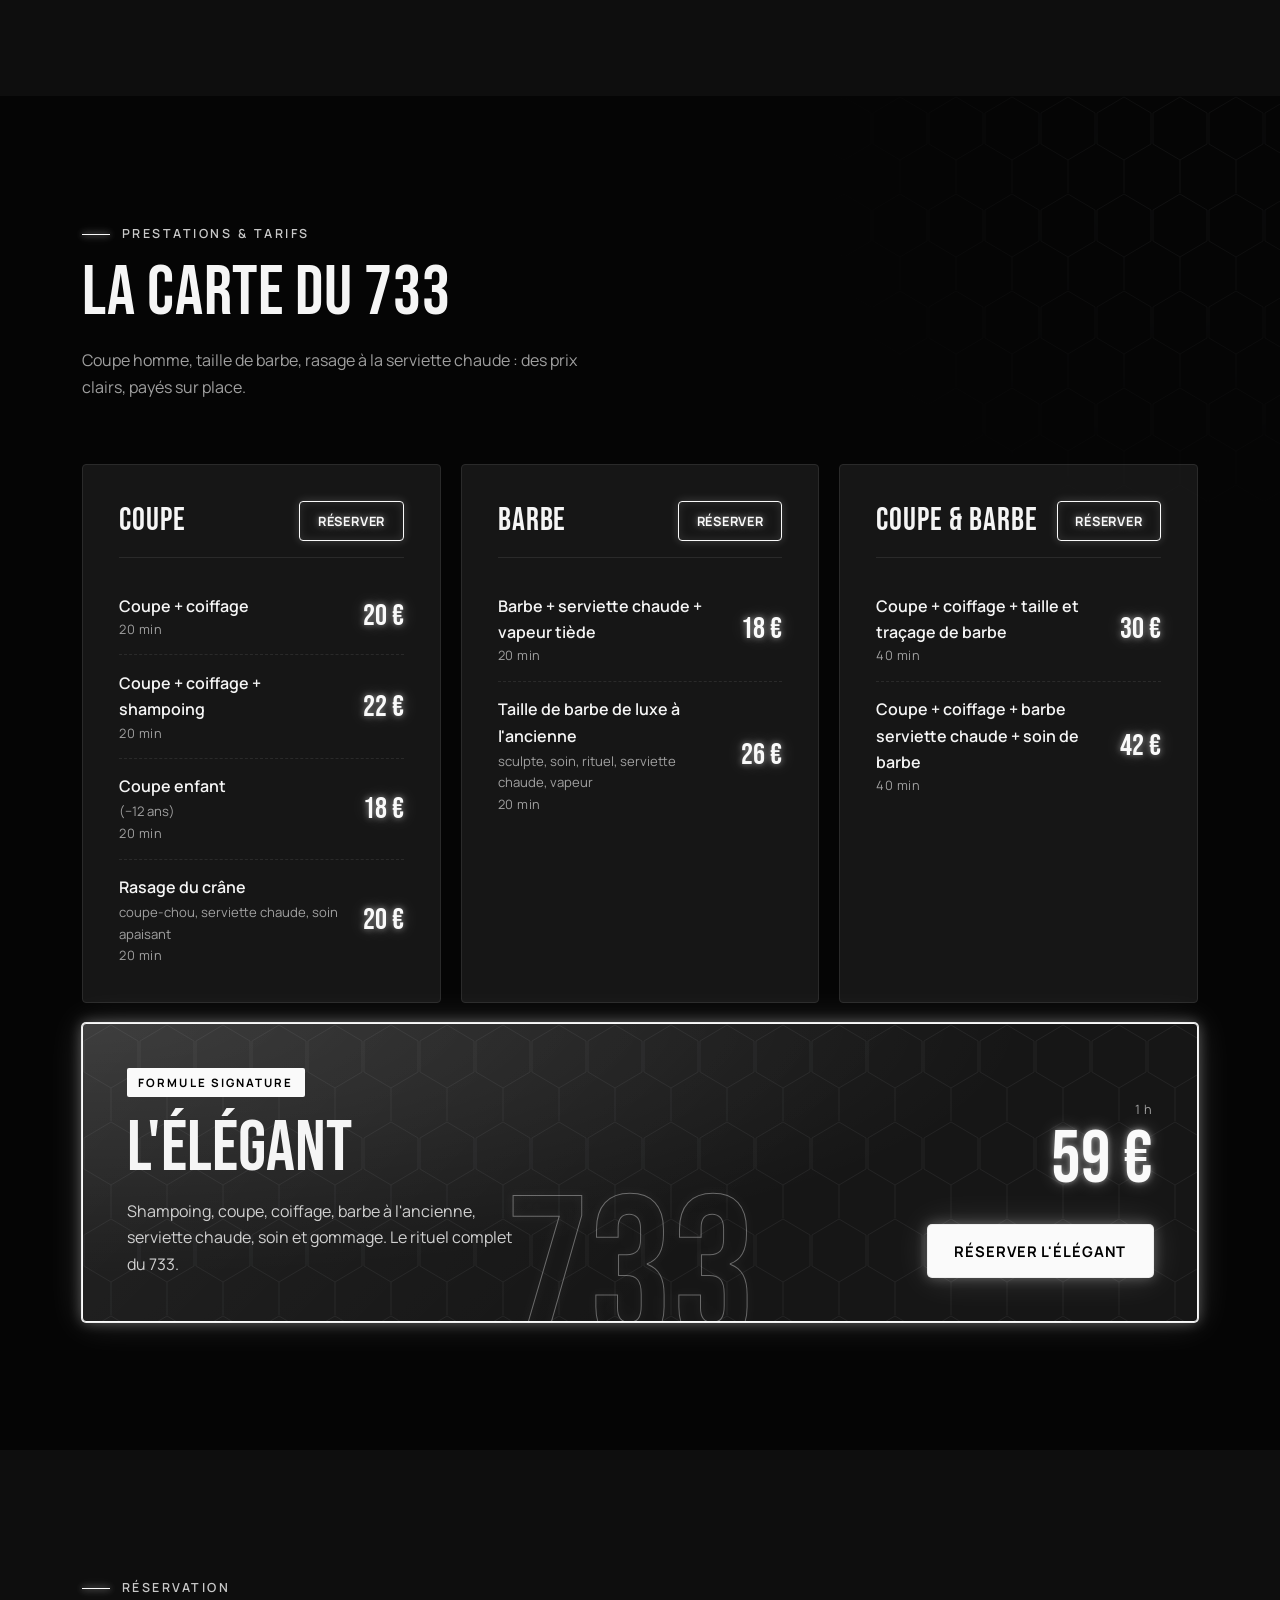
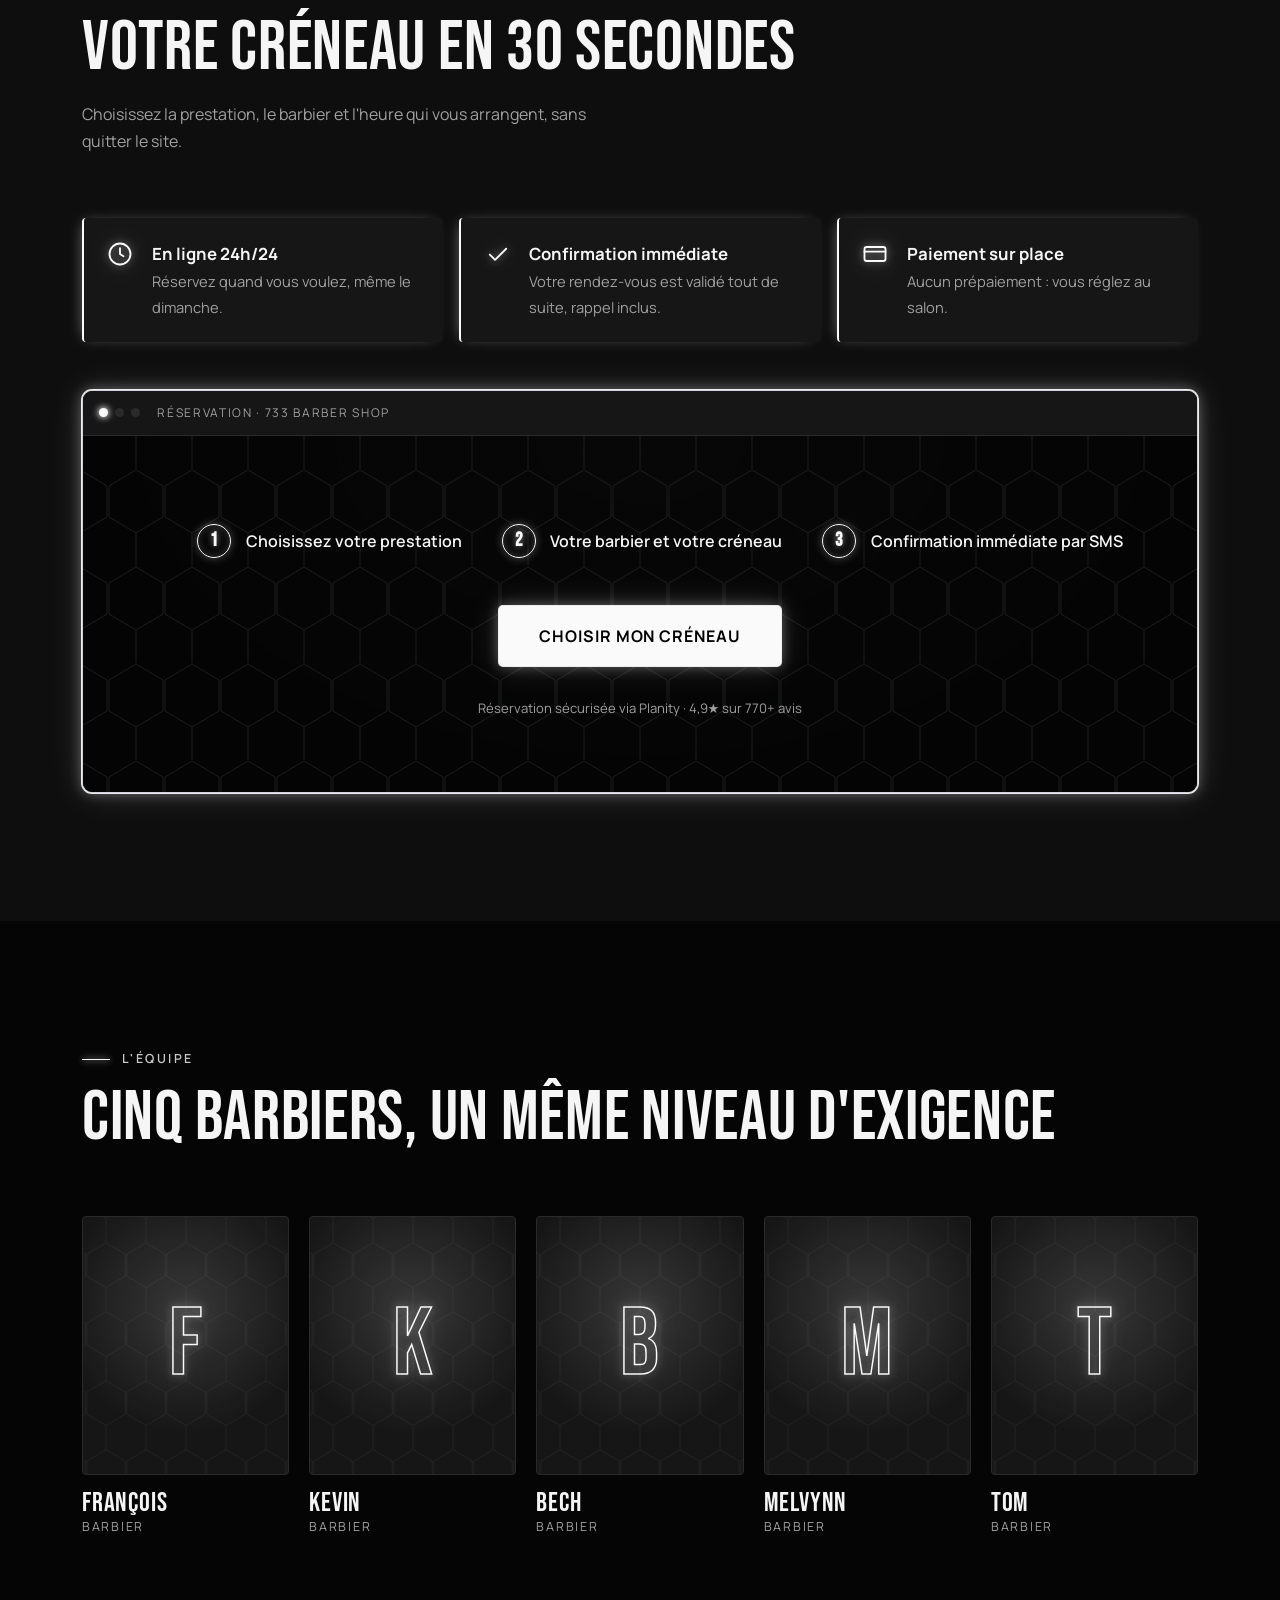
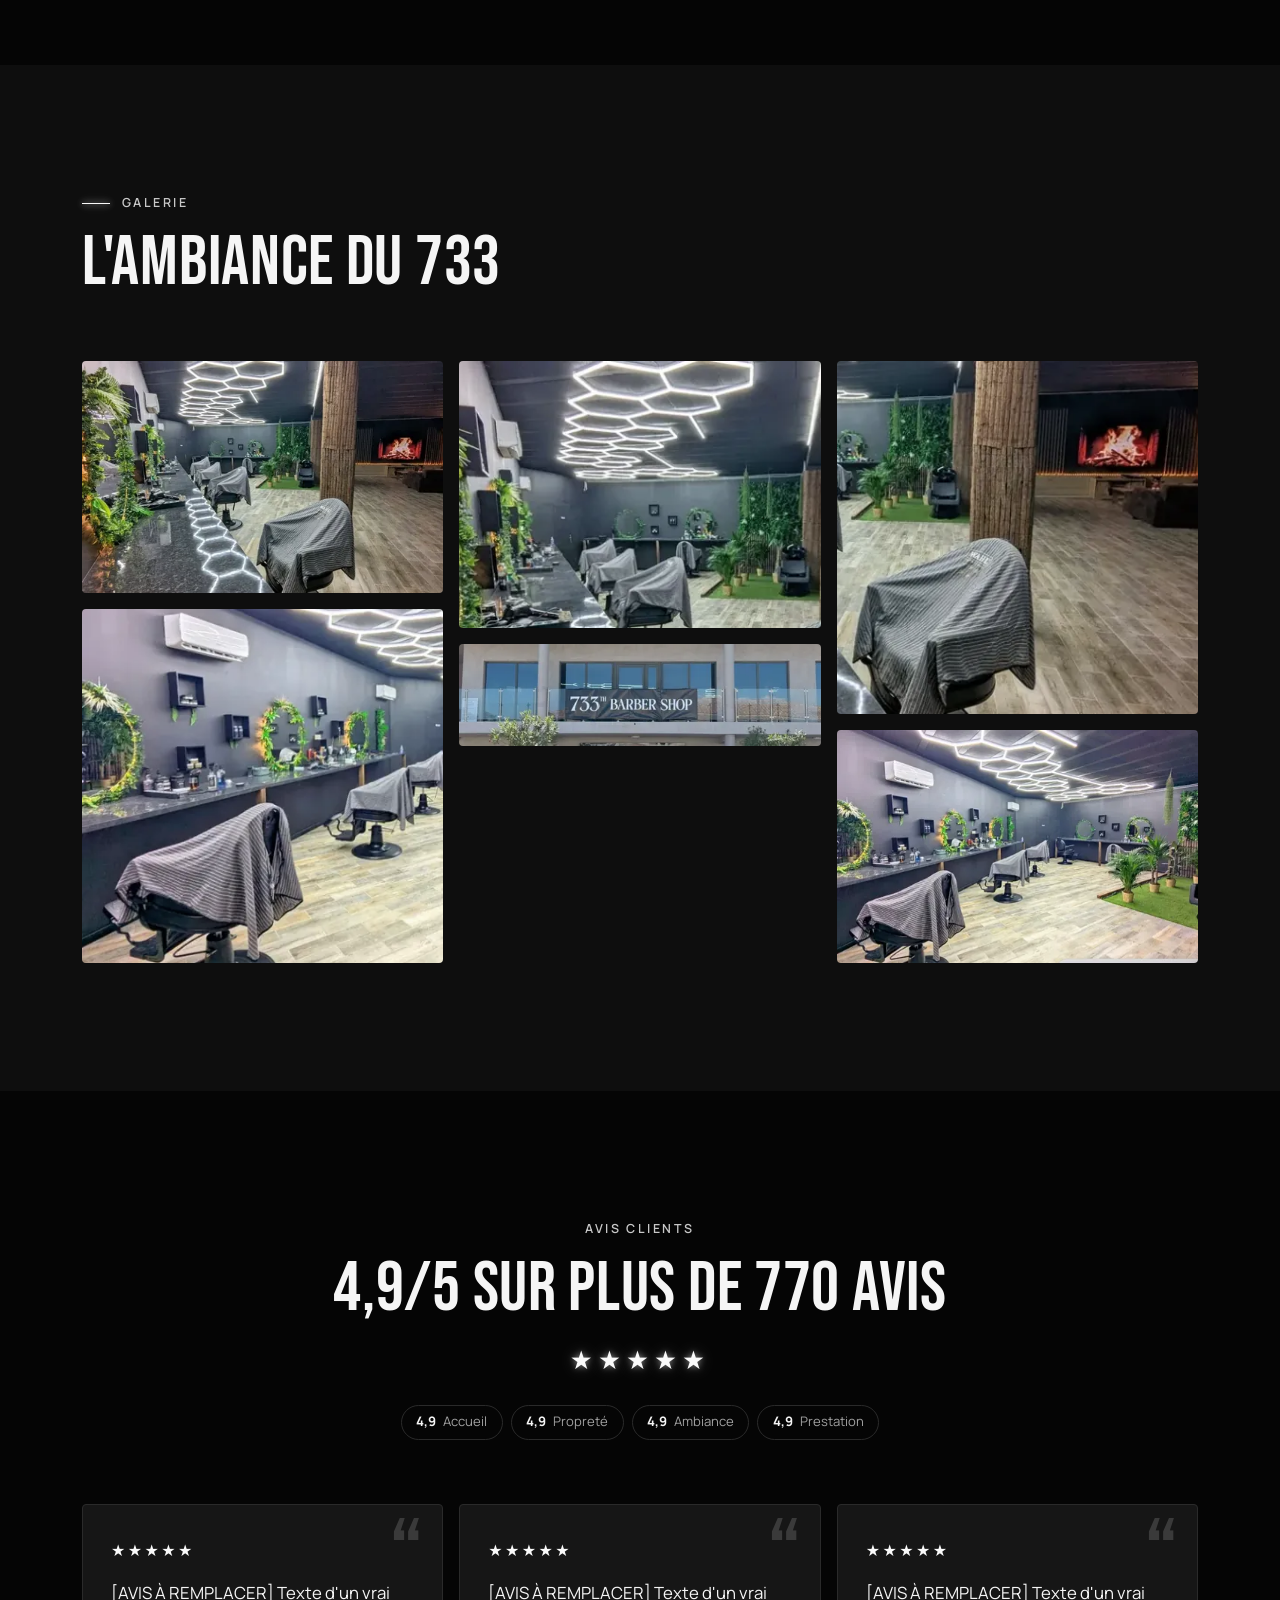
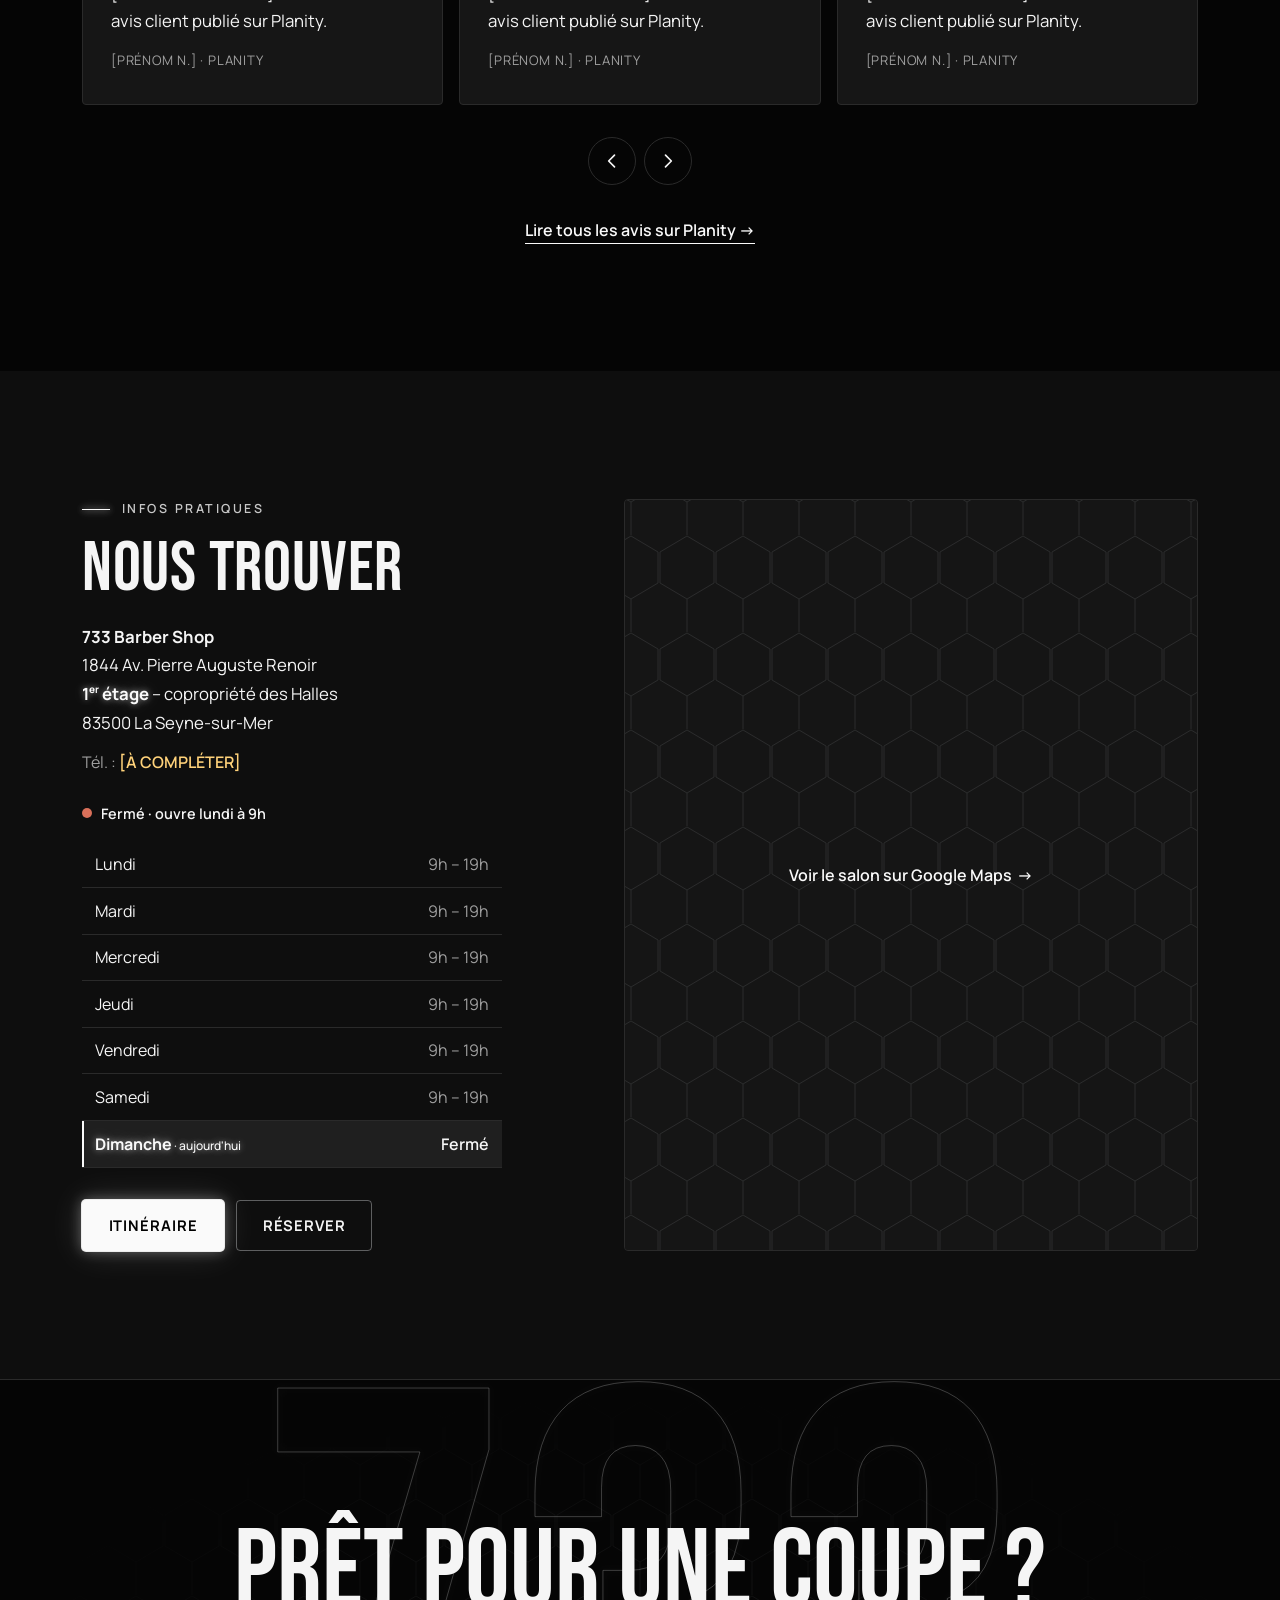
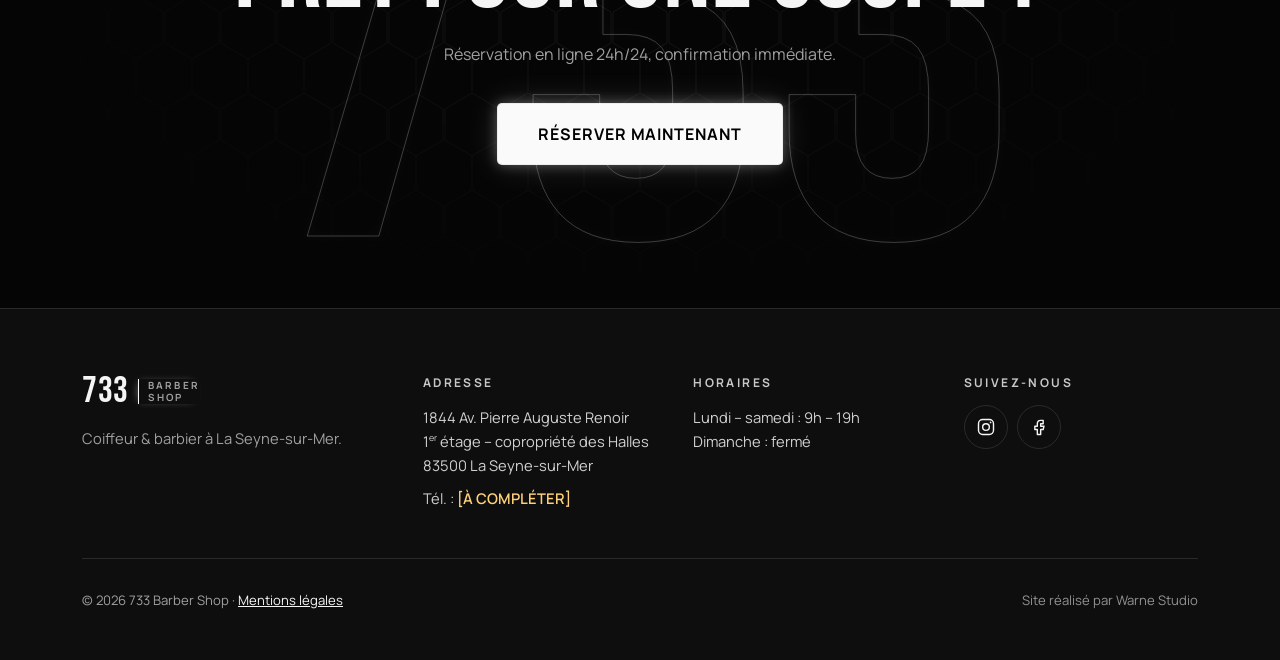
==== commit f70c0f5b: "Charte noir + blanc néon (suppression du bleu) Co-Authored-By: Claude Opus 5.5 <noreply@anthropic.co" ====
--- a/index.html
+++ b/index.html
@@ -6,7 +6,7 @@
   <title>733 Barber Shop – Coiffeur &amp; Barbier à La Seyne-sur-Mer</title>
   <meta name="description" content="733 Barber Shop, barbier et coiffeur homme à La Seyne-sur-Mer : coupe, taille de barbe à l'ancienne, serviette chaude. Noté 4,9/5 sur 770+ avis. Réservation en ligne 24h/24.">
   <link rel="canonical" href="https://www.733barbershop.fr/">
-  <meta name="theme-color" content="#070A12">
+  <meta name="theme-color" content="#050505">
 
   <!-- Open Graph -->
   <meta property="og:type" content="website">
--- a/css/style.css
+++ b/css/style.css
@@ -1,30 +1,30 @@
 /* =========================================================
    733 Barber Shop — feuille de style
-   Charte « néon » : bleu nuit + blanc néon, en référence aux
+   Charte « néon » : noir profond + blanc néon, en référence aux
    luminaires LED hexagonaux du plafond du salon.
    ========================================================= */
 
 :root {
   /* Couleurs */
-  --c-bg: #070A12;          /* bleu-noir profond */
-  --c-bg-2: #0B1120;        /* bleu nuit (sections alternées) */
-  --c-bg-3: #111A2E;        /* bleu nuit clair / cartes */
-  --c-line: #22304E;        /* filets */
-  --c-text: #F2F5FA;        /* blanc froid */
-  --c-text-2: #CDD5E3;      /* paragraphes */
-  --c-muted: #9AA7BD;       /* texte secondaire (AA sur tous les fonds) */
-  --c-blue: #1B3A7A;        /* bleu foncé : surfaces, texte des boutons, détails */
-  --c-blue-glow: #4F86FF;   /* halo bleu des néons (lueurs, filets) */
-  --c-accent: #F4F8FF;      /* blanc néon : boutons, prix, détails */
+  --c-bg: #050505;          /* noir profond */
+  --c-bg-2: #0E0E0E;        /* noir (sections alternées) */
+  --c-bg-3: #161616;        /* anthracite / cartes */
+  --c-line: #2A2A2A;        /* filets */
+  --c-text: #F5F5F5;        /* blanc */
+  --c-text-2: #D0D0D0;      /* paragraphes */
+  --c-muted: #A0A0A0;       /* texte secondaire (AA sur tous les fonds) */
+  --c-ink: #000000;         /* noir pur : texte des boutons, détails */
+  --c-glow: rgba(255, 255, 255, .45); /* halo blanc des néons */
+  --c-accent: #FAFAFA;      /* blanc néon : boutons, prix, détails */
   --c-accent-hover: #FFFFFF;
-  --c-on-accent: #0A1838;   /* texte bleu nuit sur blanc néon */
-  --c-eyebrow: #B9CCF0;
+  --c-on-accent: #000000;   /* texte noir sur blanc néon */
+  --c-eyebrow: #C8C8C8;
 
   /* Lueurs néon */
-  --glow-text: 0 0 6px rgba(200, 222, 255, .55), 0 0 18px rgba(79, 134, 255, .45);
-  --glow-box: 0 0 0 1px rgba(255,255,255,.9), 0 0 14px rgba(190, 215, 255, .55), 0 0 36px rgba(79, 134, 255, .35);
-  --glow-box-strong: 0 0 0 1px #fff, 0 0 18px rgba(210, 228, 255, .75), 0 0 50px rgba(79, 134, 255, .55);
-  --glow-line: drop-shadow(0 0 4px rgba(200, 222, 255, .6)) drop-shadow(0 0 14px rgba(79, 134, 255, .45));
+  --glow-text: 0 0 6px rgba(255, 255, 255, .5), 0 0 18px rgba(255, 255, 255, .25);
+  --glow-box: 0 0 0 1px rgba(255,255,255,.9), 0 0 14px rgba(255, 255, 255, .35), 0 0 36px rgba(255, 255, 255, .15);
+  --glow-box-strong: 0 0 0 1px #fff, 0 0 18px rgba(255, 255, 255, .55), 0 0 50px rgba(255, 255, 255, .25);
+  --glow-line: drop-shadow(0 0 4px rgba(255, 255, 255, .5)) drop-shadow(0 0 14px rgba(255, 255, 255, .22));
 
   /* Typo */
   --f-display: "Bebas Neue", "Oswald", "Arial Narrow", Impact, sans-serif;
@@ -92,7 +92,7 @@
   color: var(--c-eyebrow); margin-bottom: 1rem;
   display: flex; align-items: center; gap: .75rem;
 }
-.eyebrow::before { content: ""; width: 28px; height: 1px; background: var(--c-accent); box-shadow: 0 0 6px rgba(200,222,255,.8), 0 0 12px var(--c-blue-glow); }
+.eyebrow::before { content: ""; width: 28px; height: 1px; background: var(--c-accent); box-shadow: 0 0 6px rgba(255,255,255,.80), 0 0 12px var(--c-glow); }
 .h2 {
   font-family: var(--f-display); font-weight: 400;
   font-size: clamp(2.6rem, 7vw, 4.4rem); line-height: .95; letter-spacing: .01em;
@@ -119,7 +119,7 @@
 .btn--lg { min-height: 58px; padding: 1rem 2.4rem; font-size: 1rem; }
 .btn--ghost { background: transparent; color: var(--c-text); border-color: rgba(242,245,250,.35); box-shadow: none; }
 .btn--ghost:hover { background: var(--c-text); color: var(--c-bg); border-color: var(--c-text); }
-.btn--outline { background: transparent; color: var(--c-accent); box-shadow: 0 0 10px rgba(79,134,255,.35), inset 0 0 10px rgba(79,134,255,.2); text-shadow: var(--glow-text); }
+.btn--outline { background: transparent; color: var(--c-accent); box-shadow: 0 0 10px rgba(255,255,255,.19), inset 0 0 10px rgba(255,255,255,.11); text-shadow: var(--glow-text); }
 .btn--outline:hover { background: var(--c-accent); color: var(--c-on-accent); text-shadow: none; box-shadow: var(--glow-box-strong); }
 
 /* ---------- Header ---------- */
@@ -130,14 +130,14 @@
   border-bottom: 1px solid transparent;
 }
 .header.is-scrolled, .header.is-open {
-  background: rgba(7,10,18,.88);
+  background: rgba(5,5,5,.88);
   -webkit-backdrop-filter: blur(12px); backdrop-filter: blur(12px);
   border-bottom-color: var(--c-line);
 }
 .header__inner { height: 100%; display: flex; align-items: center; gap: 1rem; }
 .logo { display: inline-flex; align-items: center; gap: .55rem; text-decoration: none; margin-right: auto; }
 .logo__num { font-family: var(--f-display); font-size: 2.3rem; line-height: 1; letter-spacing: .02em; }
-.logo__txt { font-size: .62rem; font-weight: 700; letter-spacing: .22em; text-transform: uppercase; line-height: 1.25; color: var(--c-muted); border-left: 1px solid var(--c-accent); padding-left: .55rem; box-shadow: -3px 0 8px -4px var(--c-blue-glow); }
+.logo__txt { font-size: .62rem; font-weight: 700; letter-spacing: .22em; text-transform: uppercase; line-height: 1.25; color: var(--c-muted); border-left: 1px solid var(--c-accent); padding-left: .55rem; box-shadow: -3px 0 8px -4px var(--c-glow); }
 
 .nav__list { display: flex; gap: 2rem; }
 .nav__list a {
@@ -146,7 +146,7 @@
 }
 .nav__list a::after {
   content: ""; position: absolute; left: 0; right: 0; bottom: 0; height: 1px;
-  background: var(--c-accent); box-shadow: 0 0 6px #fff, 0 0 12px var(--c-blue-glow); transform: scaleX(0); transform-origin: left; transition: transform .3s var(--ease);
+  background: var(--c-accent); box-shadow: 0 0 6px #fff, 0 0 12px var(--c-glow); transform: scaleX(0); transform-origin: left; transition: transform .3s var(--ease);
 }
 .nav__list a:hover::after, .nav__list a.is-active::after { transform: scaleX(1); }
 
@@ -172,7 +172,7 @@
     background: var(--c-bg) var(--hex) center / 56px 97px;
     display: none; padding: 2.5rem var(--gutter);
   }
-  .nav::before { content: ""; position: absolute; inset: 0; background: rgba(7,10,18,.94); }
+  .nav::before { content: ""; position: absolute; inset: 0; background: rgba(5,5,5,.94); }
   .nav.is-open { display: block; }
   .nav__list { position: relative; flex-direction: column; gap: .25rem; }
   .nav__list a { display: block; font-family: var(--f-display); font-weight: 400; font-size: 2.8rem; letter-spacing: .03em; text-transform: none; padding-block: .3rem; }
@@ -188,20 +188,20 @@
   overflow: hidden; isolation: isolate;
 }
 .hero__bg, .hero__bg img { position: absolute; inset: 0; width: 100%; height: 100%; z-index: -3; }
-.hero__bg img { object-fit: cover; object-position: 40% center; filter: saturate(.6) hue-rotate(-8deg) brightness(.95); }
+.hero__bg img { object-fit: cover; object-position: 40% center; filter: grayscale(.35) brightness(.95); }
 .hero__veil {
   position: absolute; inset: 0; z-index: -2;
   background:
-    linear-gradient(180deg, rgba(7,10,18,.75) 0%, rgba(7,10,18,.45) 35%, rgba(7,10,18,.85) 75%, var(--c-bg) 100%),
-    radial-gradient(ellipse at 70% 30%, transparent 0%, rgba(7,10,18,.5) 70%),
-    linear-gradient(90deg, rgba(27,58,122,.35), transparent 60%);
+    linear-gradient(180deg, rgba(5,5,5,.75) 0%, rgba(5,5,5,.45) 35%, rgba(5,5,5,.85) 75%, var(--c-bg) 100%),
+    radial-gradient(ellipse at 70% 30%, transparent 0%, rgba(5,5,5,.5) 70%),
+    linear-gradient(90deg, rgba(0,0,0,.35), transparent 60%);
 }
 .hero__num {
   position: absolute; z-index: -1;
   right: -.05em; top: 50%; transform: translateY(-58%);
   font-family: var(--f-display); font-size: clamp(14rem, 52vw, 44rem); line-height: .8;
-  color: transparent; -webkit-text-stroke: 1.5px rgba(232,240,255,.38);
-  filter: drop-shadow(0 0 6px rgba(200,222,255,.35)) drop-shadow(0 0 22px rgba(79,134,255,.35));
+  color: transparent; -webkit-text-stroke: 1.5px rgba(255,255,255,.38);
+  filter: drop-shadow(0 0 6px rgba(255,255,255,.35)) drop-shadow(0 0 22px rgba(255,255,255,.19));
   letter-spacing: -.01em; user-select: none; pointer-events: none;
 }
 .hero__content { position: relative; }
@@ -216,10 +216,10 @@
   display: inline-flex; align-items: center; gap: .9rem;
   padding: .6rem 1.1rem .6rem .8rem;
   border: 1px solid rgba(242,245,250,.2); border-radius: 999px;
-  background: rgba(7,10,18,.55); -webkit-backdrop-filter: blur(6px); backdrop-filter: blur(6px);
+  background: rgba(5,5,5,.55); -webkit-backdrop-filter: blur(6px); backdrop-filter: blur(6px);
   text-decoration: none; transition: border-color .25s;
 }
-.badge:hover { border-color: var(--c-accent); box-shadow: 0 0 14px rgba(79,134,255,.45); }
+.badge:hover { border-color: var(--c-accent); box-shadow: 0 0 14px rgba(255,255,255,.25); }
 .badge__score { font-family: var(--f-display); font-size: 2rem; line-height: 1; color: var(--c-accent); text-shadow: var(--glow-text); }
 .badge__txt { font-size: .75rem; line-height: 1.3; letter-spacing: .06em; text-transform: uppercase; color: var(--c-muted); }
 
@@ -276,8 +276,8 @@
   border: 1px solid var(--c-accent); border-radius: var(--radius); box-shadow: var(--glow-box);
   padding: clamp(1.75rem, 5vw, 2.75rem);
   background:
-    radial-gradient(ellipse at 0% 0%, rgba(79,134,255,.22), transparent 60%),
-    linear-gradient(135deg, rgba(27,58,122,.45), transparent 60%),
+    radial-gradient(ellipse at 0% 0%, rgba(255,255,255,.12), transparent 60%),
+    linear-gradient(135deg, rgba(255,255,255,.06), transparent 60%),
     var(--c-bg-3);
 }
 .signature::after {
@@ -287,7 +287,7 @@
 .signature__num {
   position: absolute; right: -.08em; bottom: -.22em; z-index: -1;
   font-family: var(--f-display); font-size: 13rem; line-height: 1;
-  color: transparent; -webkit-text-stroke: 1px rgba(220,232,255,.35); filter: var(--glow-line);
+  color: transparent; -webkit-text-stroke: 1px rgba(255,255,255,.35); filter: var(--glow-line);
 }
 .signature__tag { display: inline-block; background: var(--c-accent); color: var(--c-on-accent); font-size: .72rem; font-weight: 700; letter-spacing: .18em; text-transform: uppercase; padding: .3rem .7rem; border-radius: 2px; margin-bottom: 1.25rem; }
 .signature__title { font-family: var(--f-display); font-weight: 400; font-size: clamp(3rem, 9vw, 4.5rem); line-height: .9; margin-bottom: 1rem; }
@@ -319,7 +319,7 @@
 .perk {
   display: flex; gap: 1.1rem; align-items: flex-start;
   padding: 1.35rem 1.4rem; background: var(--c-bg-3); border-left: 2px solid var(--c-accent); border-radius: var(--radius);
-  box-shadow: -4px 0 14px -6px var(--c-blue-glow);
+  box-shadow: -4px 0 14px -6px var(--c-glow);
 }
 .perk svg { flex: none; width: 28px; height: 28px; fill: none; stroke: var(--c-accent); stroke-width: 1.6; stroke-linecap: round; stroke-linejoin: round; filter: var(--glow-line); }
 .perk strong { display: block; font-size: 1.05rem; }
@@ -336,12 +336,12 @@
   background: var(--c-bg-3); border-bottom: 1px solid var(--c-line);
 }
 .booking__bar span { width: 9px; height: 9px; border-radius: 50%; background: var(--c-line); }
-.booking__bar span:first-child { background: var(--c-accent); box-shadow: 0 0 6px #fff, 0 0 10px var(--c-blue-glow); }
+.booking__bar span:first-child { background: var(--c-accent); box-shadow: 0 0 6px #fff, 0 0 10px var(--c-glow); }
 .booking__bar p { margin-left: .6rem; font-size: .75rem; letter-spacing: .14em; text-transform: uppercase; color: var(--c-muted); }
 .booking__body { position: relative; min-height: 320px; }
 .booking__widget:empty { display: none; }
 /* Le module Planity a une interface claire : on lui donne un fond blanc */
-.booking.is-loaded .booking__body { background: #fff; color: #0A1838; }
+.booking.is-loaded .booking__body { background: #fff; color: #000; }
 .booking__widget { padding: clamp(.5rem, 2vw, 1.5rem); min-height: 520px; }
 .booking__loading {
   display: flex; align-items: center; justify-content: center; gap: .8rem;
@@ -353,17 +353,17 @@
 .booking__fallback {
   display: grid; justify-items: center; gap: 2rem; text-align: center;
   padding: clamp(2.5rem, 7vw, 4.5rem) var(--gutter);
-  background: radial-gradient(ellipse at 50% 0%, rgba(79,134,255,.18), transparent 65%), var(--hex) center / 56px 97px;
+  background: radial-gradient(ellipse at 50% 0%, rgba(255,255,255,.10), transparent 65%), var(--hex) center / 56px 97px;
   background-blend-mode: normal;
   position: relative; isolation: isolate;
 }
-.booking__fallback::before { content: ""; position: absolute; inset: 0; z-index: -1; background: rgba(7,10,18,.9); }
+.booking__fallback::before { content: ""; position: absolute; inset: 0; z-index: -1; background: rgba(5,5,5,.9); }
 .steps { display: grid; gap: .9rem; text-align: left; counter-reset: none; }
 .steps li { display: flex; align-items: center; gap: .9rem; font-weight: 600; }
 .steps span {
   flex: none; width: 34px; height: 34px; border-radius: 50%; display: grid; place-items: center;
   font-family: var(--f-display); font-size: 1.2rem; color: var(--c-accent);
-  border: 1px solid var(--c-accent); box-shadow: 0 0 10px rgba(79,134,255,.5), inset 0 0 8px rgba(79,134,255,.35); text-shadow: var(--glow-text);
+  border: 1px solid var(--c-accent); box-shadow: 0 0 10px rgba(255,255,255,.28), inset 0 0 8px rgba(255,255,255,.19); text-shadow: var(--glow-text);
 }
 .booking__note { font-size: .82rem; color: var(--c-muted); }
 @media (min-width: 900px) { .steps { grid-auto-flow: column; gap: 2.5rem; } }
@@ -375,7 +375,7 @@
 .team__visual {
   position: relative; overflow: hidden; display: grid; place-items: center;
   background:
-    radial-gradient(circle at 50% 35%, rgba(79,134,255,.25), transparent 65%),
+    radial-gradient(circle at 50% 35%, rgba(255,255,255,.14), transparent 65%),
     var(--c-bg-3);
   border: 1px solid var(--c-line);
   transition: border-color .3s;
@@ -400,14 +400,14 @@
 
 .lightbox {
   width: 100vw; height: 100vh; max-width: none; max-height: none; margin: 0; padding: 0;
-  border: 0; background: rgba(4,6,12,.95); color: var(--c-text);
+  border: 0; background: rgba(0,0,0,.95); color: var(--c-text);
   display: none; place-items: center;
 }
 .lightbox[open] { display: grid; }
 .lightbox::backdrop { background: rgba(0,0,0,.6); }
 .lightbox__img { max-width: min(92vw, 1100px); max-height: 82vh; width: auto; object-fit: contain; border-radius: var(--radius); }
 .lightbox__close, .lightbox__nav {
-  position: absolute; background: rgba(17,26,46,.8); color: var(--c-text);
+  position: absolute; background: rgba(22,22,22,.8); color: var(--c-text);
   border: 1px solid var(--c-line); border-radius: 50%; width: 52px; height: 52px;
   font-size: 2rem; line-height: 1; cursor: pointer; display: grid; place-items: center;
 }
@@ -436,7 +436,7 @@
   padding: 2rem 1.75rem; display: flex; flex-direction: column; gap: 1rem;
   position: relative;
 }
-.review::before { content: "“"; position: absolute; top: .25rem; right: 1.25rem; font-family: var(--f-display); font-size: 6rem; line-height: 1; color: var(--c-blue-glow); opacity: .35; }
+.review::before { content: "“"; position: absolute; top: .25rem; right: 1.25rem; font-family: var(--f-display); font-size: 6rem; line-height: 1; color: var(--c-glow); opacity: .35; }
 .review__stars { color: var(--c-accent); letter-spacing: .15em; }
 .review blockquote { font-size: 1.05rem; flex: 1; }
 .review figcaption { font-size: .82rem; color: var(--c-muted); letter-spacing: .06em; text-transform: uppercase; }
@@ -459,18 +459,18 @@
 .infos__tel { color: var(--c-muted); margin-bottom: 1.5rem; }
 .status { display: inline-flex; align-items: center; gap: .55rem; font-weight: 600; font-size: .9rem; margin-bottom: 1rem; min-height: 1.5rem; }
 .status::before { content: ""; width: 10px; height: 10px; border-radius: 50%; background: var(--c-muted); }
-.status.is-open::before { background: var(--c-accent); box-shadow: 0 0 6px #fff, 0 0 14px var(--c-blue-glow); }
+.status.is-open::before { background: var(--c-accent); box-shadow: 0 0 6px #fff, 0 0 14px var(--c-glow); }
 .status.is-closed::before { background: #D9705A; }
 .hours { width: 100%; max-width: 420px; border-collapse: collapse; margin-bottom: 2rem; }
 .hours th, .hours td { padding: .6rem .8rem; text-align: left; border-bottom: 1px solid var(--c-line); font-weight: 400; }
 .hours td { text-align: right; color: var(--c-muted); }
-.hours tr.is-today { background: rgba(27,58,122,.45); box-shadow: inset 2px 0 0 var(--c-accent); }
+.hours tr.is-today { background: rgba(255,255,255,.07); box-shadow: inset 2px 0 0 var(--c-accent); }
 .hours tr.is-today th { color: var(--c-accent); font-weight: 700; text-shadow: var(--glow-text); }
 .hours tr.is-today th::after { content: " · aujourd'hui"; font-size: .75rem; font-weight: 500; }
 .hours tr.is-today td { color: var(--c-text); font-weight: 600; }
 .infos__actions { display: flex; flex-wrap: wrap; gap: .75rem; }
 .map { position: relative; min-height: 340px; border-radius: var(--radius); overflow: hidden; border: 1px solid var(--c-line); background: var(--c-bg-3) var(--hex) center / 56px 97px; }
-.map__fallback { position: absolute; inset: 0; display: flex; align-items: center; justify-content: center; gap: .35rem; color: var(--c-accent); font-weight: 600; text-decoration: none; background: rgba(17,26,46,.9); }
+.map__fallback { position: absolute; inset: 0; display: flex; align-items: center; justify-content: center; gap: .35rem; color: var(--c-accent); font-weight: 600; text-decoration: none; background: rgba(22,22,22,.9); }
 .map iframe { position: relative; width: 100%; height: 100%; min-height: 340px; border: 0; display: block; filter: grayscale(1) invert(.92) contrast(.9) brightness(.95); }
 @media (min-width: 900px) { .infos__grid { grid-template-columns: 1fr 1.2fr; gap: 4rem; align-items: stretch; } .map, .map iframe { min-height: 100%; } }
 
@@ -490,7 +490,7 @@
 .cta__num {
   position: absolute; left: 50%; top: 50%; transform: translate(-50%, -50%); z-index: -1;
   font-family: var(--f-display); font-size: clamp(16rem, 55vw, 40rem); line-height: .8;
-  color: transparent; -webkit-text-stroke: 1px rgba(220,232,255,.22); filter: var(--glow-line); white-space: nowrap; pointer-events: none;
+  color: transparent; -webkit-text-stroke: 1px rgba(255,255,255,.22); filter: var(--glow-line); white-space: nowrap; pointer-events: none;
 }
 .cta__title { font-family: var(--f-display); font-weight: 400; font-size: clamp(3.2rem, 11vw, 7rem); line-height: .9; margin-bottom: 1rem; }
 .cta p { color: var(--c-muted); margin-bottom: 2.25rem; }
